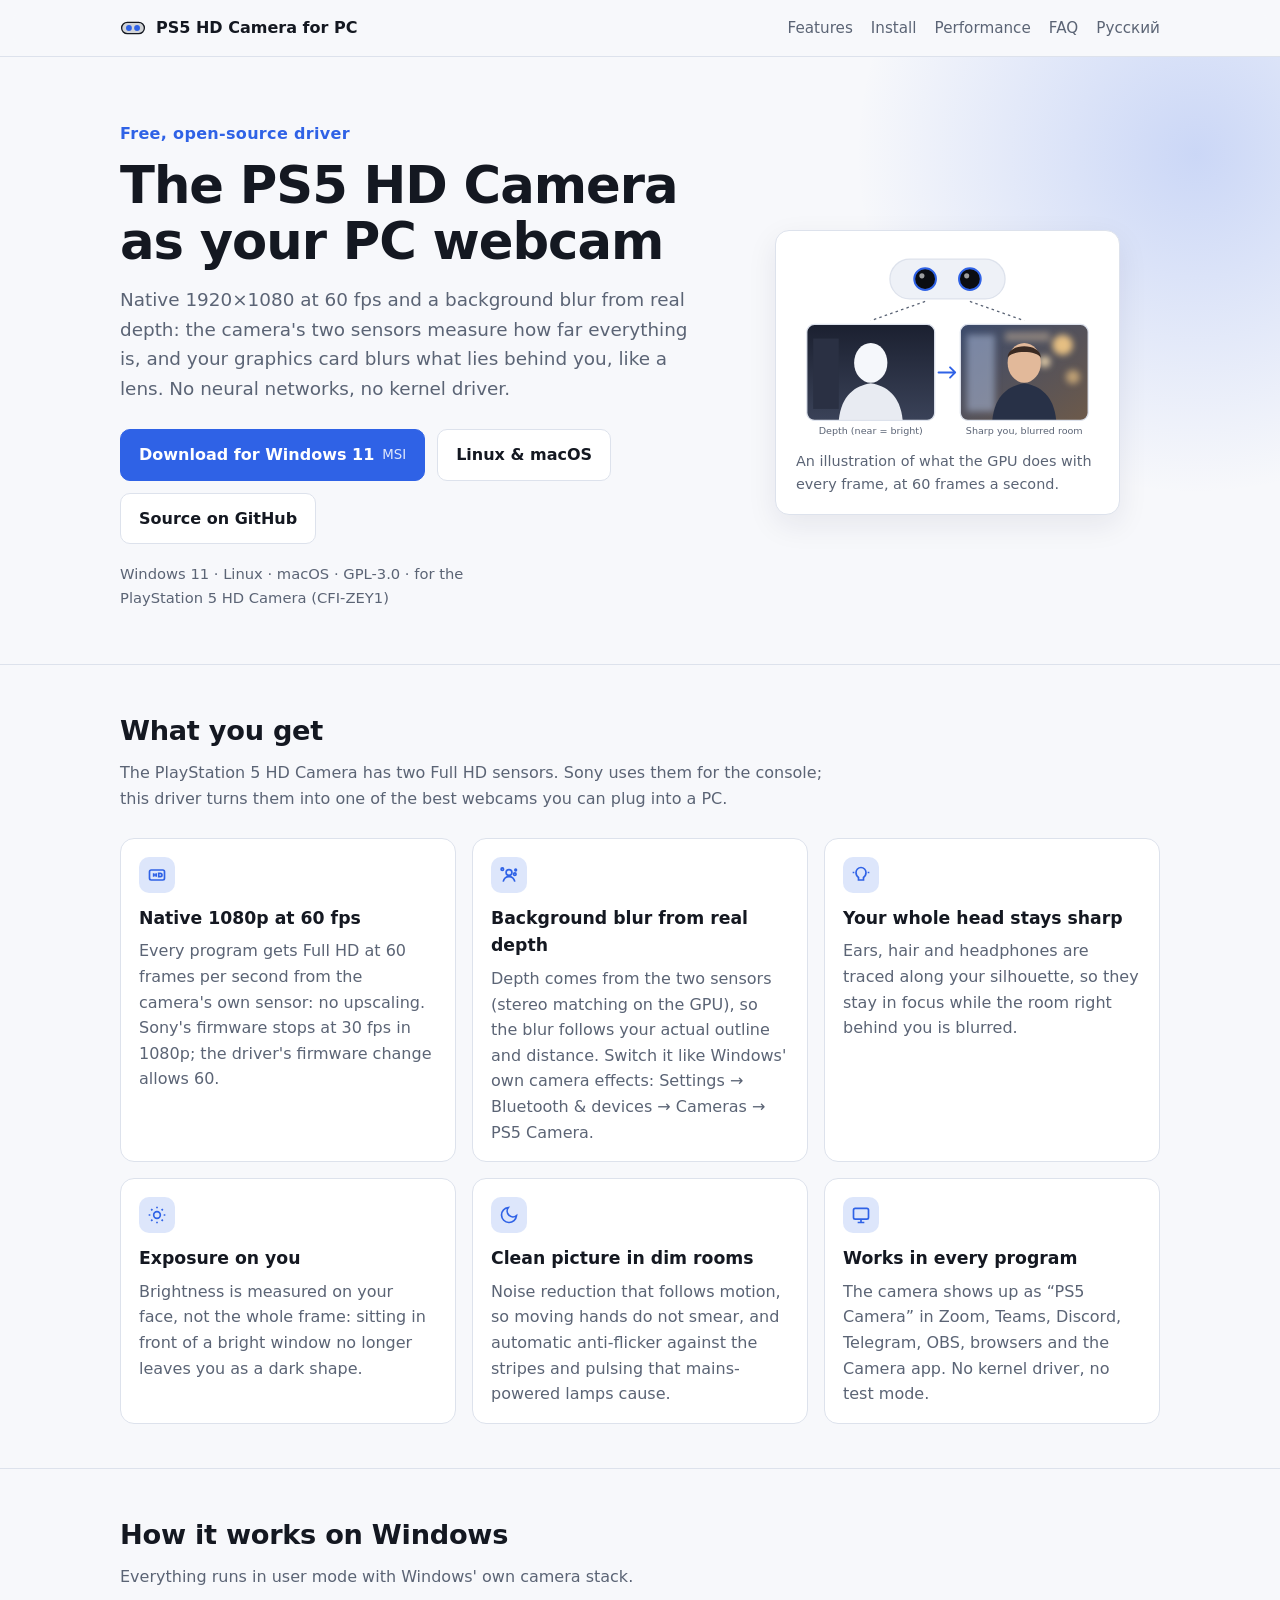
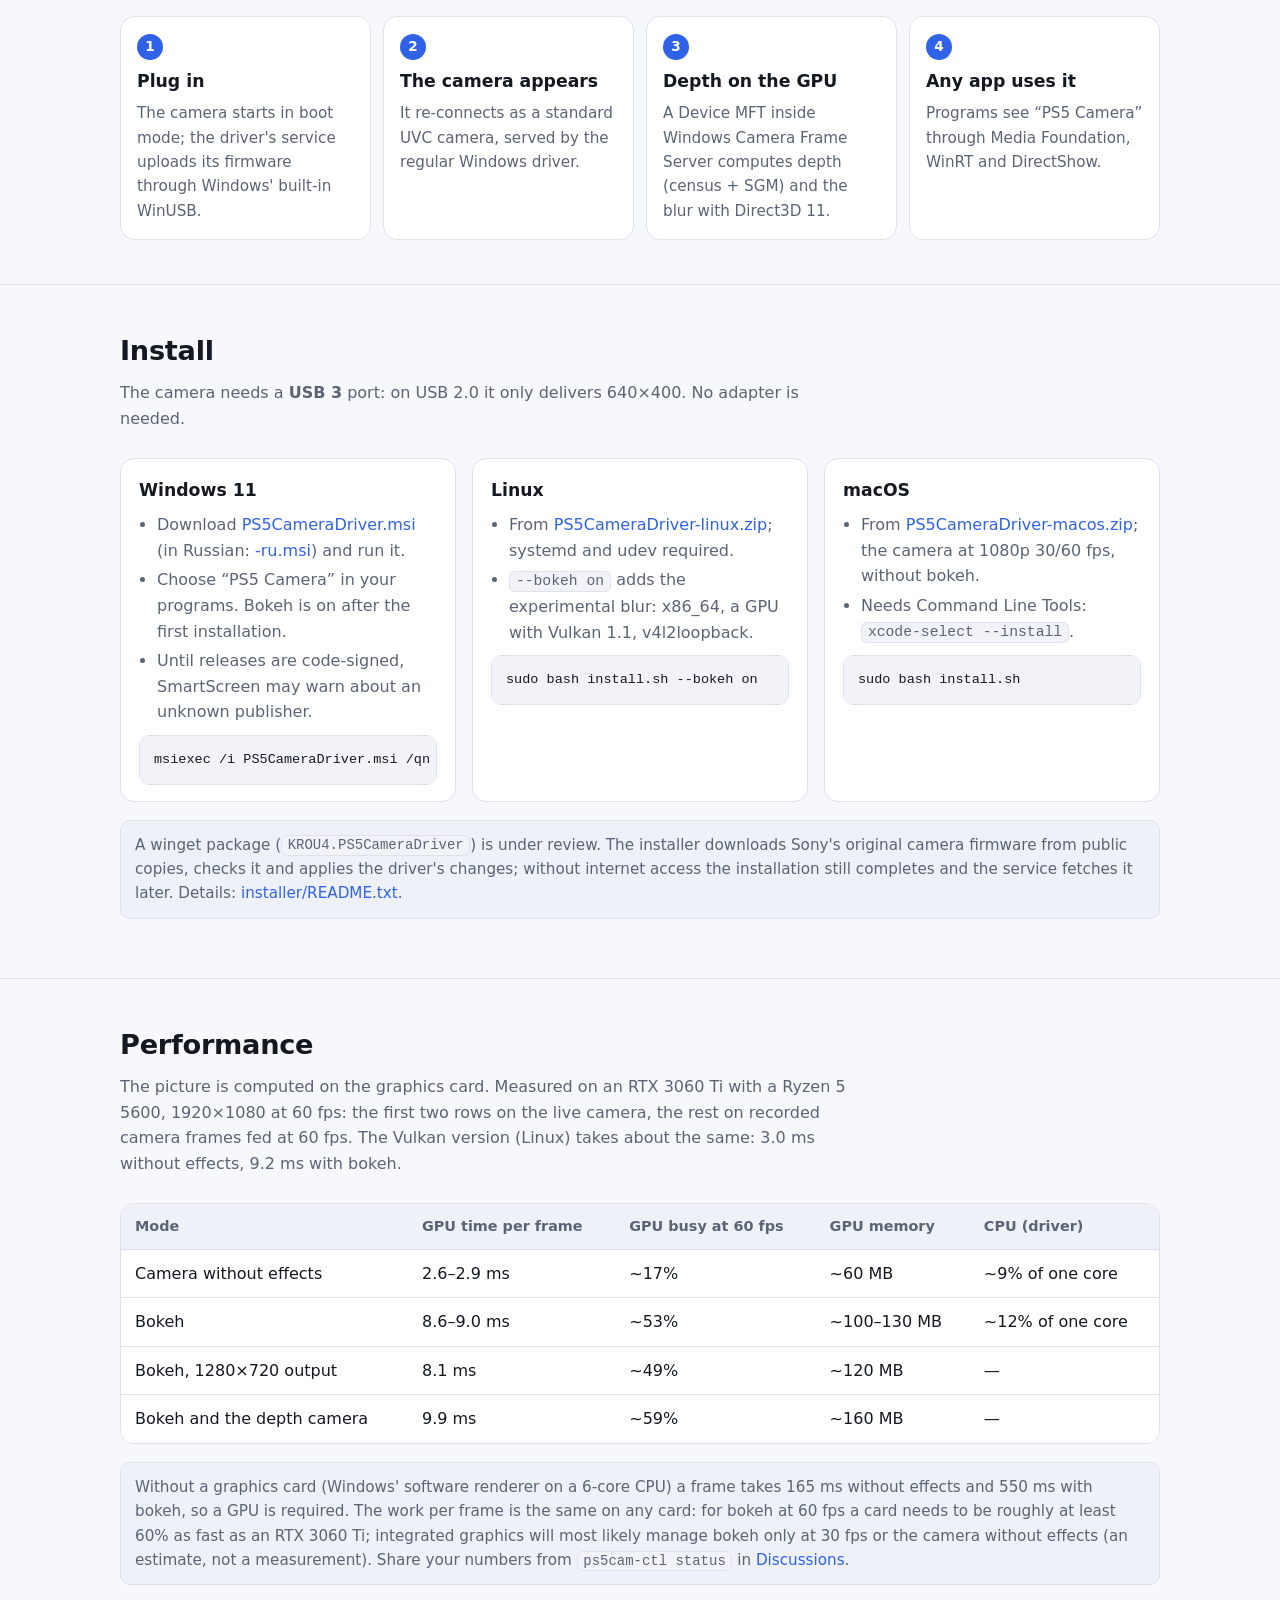
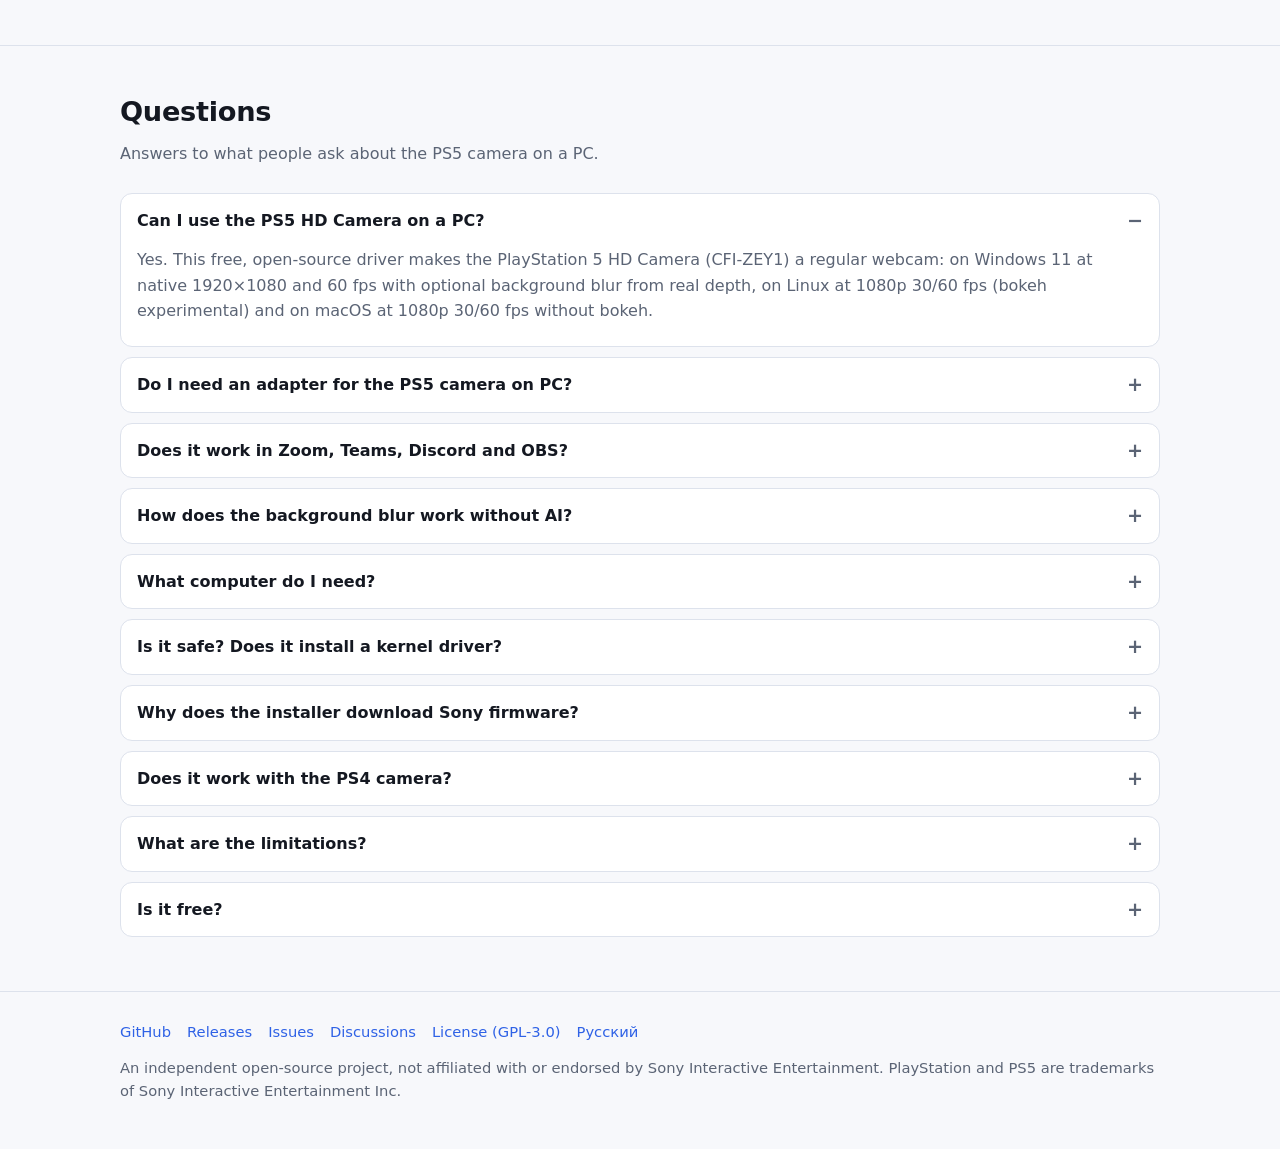
==== docs/index.html @ 49c75872 "GitHub Pages site: English and Russian pages, llms.txt, sitemap, social previews" ====
<!doctype html>
<html lang="en">
<head>
<meta charset="utf-8">
<meta name="viewport" content="width=device-width, initial-scale=1">
<title>PS5 HD Camera for PC — free 1080p60 webcam driver with depth background blur</title>
<meta name="description" content="Use the PlayStation 5 HD Camera (CFI-ZEY1) as a PC webcam: native 1920x1080 at 60 fps and background blur from real stereo depth on Windows 11, plus Linux and macOS. Free and open source (GPL-3.0).">
<link rel="canonical" href="https://krou4.github.io/PS5CameraDriver/">
<link rel="alternate" hreflang="en" href="https://krou4.github.io/PS5CameraDriver/">
<link rel="alternate" hreflang="ru" href="https://krou4.github.io/PS5CameraDriver/ru/">
<link rel="alternate" hreflang="x-default" href="https://krou4.github.io/PS5CameraDriver/">
<link rel="icon" href="favicon.svg" type="image/svg+xml">
<link rel="stylesheet" href="assets/style.css">
<meta property="og:type" content="website">
<meta property="og:site_name" content="PS5 HD Camera for PC">
<meta property="og:title" content="PS5 HD Camera for PC — 1080p60 webcam with real depth blur">
<meta property="og:description" content="A free, open-source driver that makes the PlayStation 5 HD Camera a regular webcam on Windows 11, Linux and macOS.">
<meta property="og:url" content="https://krou4.github.io/PS5CameraDriver/">
<meta property="og:image" content="https://krou4.github.io/PS5CameraDriver/assets/og.png">
<meta property="og:image:width" content="1200">
<meta property="og:image:height" content="630">
<meta property="og:locale" content="en_US">
<meta property="og:locale:alternate" content="ru_RU">
<meta name="twitter:card" content="summary_large_image">
<script type="application/ld+json">
{
  "@context": "https://schema.org",
  "@type": "SoftwareApplication",
  "name": "PS5 HD Camera for PC",
  "alternateName": ["PS5CameraDriver", "PS5 HD Camera driver"],
  "description": "Driver that makes the PlayStation 5 HD Camera (CFI-ZEY1) a regular webcam: native 1920x1080 at 60 fps and background blur (bokeh) from real stereo depth computed on the GPU. Windows 11, Linux (experimental bokeh) and macOS (no bokeh).",
  "applicationCategory": "MultimediaApplication",
  "applicationSubCategory": "Webcam driver",
  "operatingSystem": "Windows 11, Linux, macOS",
  "url": "https://krou4.github.io/PS5CameraDriver/",
  "downloadUrl": "https://github.com/KROU4/PS5CameraDriver/releases/latest",
  "codeRepository": "https://github.com/KROU4/PS5CameraDriver",
  "license": "https://www.gnu.org/licenses/gpl-3.0.html",
  "isAccessibleForFree": true,
  "offers": { "@type": "Offer", "price": "0", "priceCurrency": "USD" },
  "author": { "@type": "Person", "name": "KROU4", "url": "https://github.com/KROU4" },
  "inLanguage": ["en", "ru"]
}
</script>
<script type="application/ld+json">
{
  "@context": "https://schema.org",
  "@type": "FAQPage",
  "mainEntity": [
    { "@type": "Question", "name": "Can I use the PS5 HD Camera on a PC?",
      "acceptedAnswer": { "@type": "Answer", "text": "Yes. This free, open-source driver makes the PlayStation 5 HD Camera (CFI-ZEY1) a regular webcam: on Windows 11 at native 1920x1080 and 60 fps with optional background blur from real depth, on Linux at 1080p 30/60 fps (bokeh experimental) and on macOS at 1080p 30/60 fps without bokeh." } },
    { "@type": "Question", "name": "Do I need an adapter for the PS5 camera on PC?",
      "acceptedAnswer": { "@type": "Answer", "text": "No adapter is needed: plug the camera into a USB 3 port. On a USB 2.0 port the camera only delivers 640x400." } },
    { "@type": "Question", "name": "Does the PS5 camera work in Zoom, Teams, Discord and OBS?",
      "acceptedAnswer": { "@type": "Answer", "text": "Yes. With the driver installed the camera appears as \"PS5 Camera\" in every program that uses webcams: Zoom, Microsoft Teams, Discord, Telegram, OBS Studio, web browsers and the Windows Camera app." } },
    { "@type": "Question", "name": "How does the background blur work without AI?",
      "acceptedAnswer": { "@type": "Answer", "text": "The camera has two image sensors. The driver compares the two images with a stereo algorithm (census transform and semi-global matching) on the graphics card, which gives the distance of every pixel, and blurs what lies behind the person like a camera lens with a shallow depth of field. No neural networks are used." } },
    { "@type": "Question", "name": "What computer do I need?",
      "acceptedAnswer": { "@type": "Answer", "text": "Windows 11, a USB 3 port and a graphics card with Direct3D 11 (Vulkan 1.1 on Linux). On an RTX 3060 Ti a 1080p60 frame takes 2.6–2.9 ms of GPU time without effects and about 9 ms with bokeh. Without a graphics card the picture cannot be computed fast enough." } },
    { "@type": "Question", "name": "Is it safe? Does it install a kernel driver?",
      "acceptedAnswer": { "@type": "Answer", "text": "There is no kernel code and no test mode. The effect runs in user mode as a Device MFT inside Windows Camera Frame Server; the camera's boot mode uses Windows' built-in WinUSB driver. The source code is public under GPL-3.0." } },
    { "@type": "Question", "name": "Why does the installer download Sony firmware?",
      "acceptedAnswer": { "@type": "Answer", "text": "The camera needs firmware every time it is plugged in. Sony's firmware is not redistributed: the installer downloads the original image from public copies, checks its SHA-256 and applies the driver's 90-byte change (1080p at 60 fps, the depth mode, automatic exposure). Without internet access the installation still completes and the service fetches the firmware later." } },
    { "@type": "Question", "name": "Does it work with the PS4 camera?",
      "acceptedAnswer": { "@type": "Answer", "text": "No. The driver is for the PlayStation 5 HD Camera (CFI-ZEY1), which plugs into a regular USB 3 port. The PS4 camera uses a proprietary connector and different firmware." } },
    { "@type": "Question", "name": "Is it free?",
      "acceptedAnswer": { "@type": "Answer", "text": "Yes. The driver is free and open source under the GNU GPL 3.0. Sony's camera firmware is not part of the project." } }
  ]
}
</script>
</head>
<body>
<header class="top">
  <div class="wrap">
    <a class="brand" href="./" aria-label="PS5 HD Camera for PC">
      <svg viewBox="0 0 32 32" aria-hidden="true"><rect x="2" y="9" width="28" height="14" rx="7" fill="currentColor" opacity=".16"/><rect x="2" y="9" width="28" height="14" rx="7" fill="none" stroke="currentColor" stroke-width="1.6"/><circle cx="11" cy="16" r="3.6" fill="var(--accent)"/><circle cx="21" cy="16" r="3.6" fill="var(--accent)"/></svg>
      <span>PS5 HD Camera for PC</span>
    </a>
    <nav class="nav">
      <a href="#features" class="hide-sm">Features</a>
      <a href="#install">Install</a>
      <a href="#performance" class="hide-sm">Performance</a>
      <a href="#faq">FAQ</a>
      <a href="ru/" hreflang="ru" lang="ru">Русский</a>
    </nav>
  </div>
</header>

<main>
<section class="hero">
  <div class="wrap hero-grid">
    <div>
      <p class="eyebrow">Free, open-source driver</p>
      <h1>The PS5 HD Camera as your PC webcam</h1>
      <p class="lead">Native 1920×1080 at 60 fps and a background blur from real depth: the camera's two sensors measure how far everything is, and your graphics card blurs what lies behind you, like a lens. No neural networks, no kernel driver.</p>
      <div class="cta">
        <a class="btn primary" href="https://github.com/KROU4/PS5CameraDriver/releases/latest/download/PS5CameraDriver.msi">Download for Windows 11 <small>MSI</small></a>
        <a class="btn" href="https://github.com/KROU4/PS5CameraDriver/releases/latest">Linux &amp; macOS</a>
        <a class="btn" href="https://github.com/KROU4/PS5CameraDriver">Source on GitHub</a>
      </div>
      <p class="meta">Windows 11 · Linux · macOS · GPL-3.0 · for the <span class="nw">PlayStation 5 HD Camera (CFI-ZEY1)</span></p>
    </div>
    <figure class="figure">
      <svg viewBox="0 0 480 300" role="img" aria-labelledby="fig-title">
        <title id="fig-title">Two sensors give depth; the background is blurred, the person stays sharp</title>
        <defs>
          <linearGradient id="g-depth" x1="0" y1="0" x2="0" y2="1"><stop offset="0" stop-color="#1b2030"/><stop offset="1" stop-color="#3a4258"/></linearGradient>
          <linearGradient id="g-room" x1="0" y1="0" x2="1" y2="1"><stop offset="0" stop-color="#3b4a6b"/><stop offset="1" stop-color="#6d5a4a"/></linearGradient>
          <filter id="f-blur" x="-20%" y="-20%" width="140%" height="140%"><feGaussianBlur stdDeviation="5"/></filter>
          <clipPath id="c-left"><rect x="20" y="118" width="200" height="150" rx="12"/></clipPath>
          <clipPath id="c-right"><rect x="260" y="118" width="200" height="150" rx="12"/></clipPath>
        </defs>
        <rect x="150" y="16" width="180" height="62" rx="31" fill="var(--bg-soft)" stroke="var(--line)" stroke-width="2"/>
        <circle cx="205" cy="47" r="17" fill="#0b0d12" stroke="var(--accent)" stroke-width="3"/>
        <circle cx="275" cy="47" r="17" fill="#0b0d12" stroke="var(--accent)" stroke-width="3"/>
        <circle cx="200" cy="42" r="4" fill="#ffffff" opacity=".6"/>
        <circle cx="270" cy="42" r="4" fill="#ffffff" opacity=".6"/>
        <path d="M205 82 L120 112 M275 82 L360 112" stroke="var(--muted)" stroke-width="2" stroke-dasharray="4 5" fill="none"/>
        <g clip-path="url(#c-left)">
          <rect x="20" y="118" width="200" height="150" fill="url(#g-depth)"/>
          <rect x="30" y="140" width="40" height="110" fill="#2a3043"/>
          <path d="M70 268 C74 228 96 214 120 210 C144 214 166 228 170 268 Z" fill="#e8ebf2"/>
          <ellipse cx="120" cy="178" rx="26" ry="31" fill="#f5f7fb"/>
        </g>
        <g clip-path="url(#c-right)">
          <rect x="260" y="118" width="200" height="150" fill="url(#g-room)"/>
          <g filter="url(#f-blur)">
            <rect x="270" y="134" width="44" height="120" fill="#a9b8d8" opacity=".55"/>
            <circle cx="420" cy="150" r="16" fill="#ffd28a" opacity=".85"/>
            <circle cx="392" cy="176" r="9" fill="#ffe6b8" opacity=".8"/>
            <circle cx="436" cy="200" r="11" fill="#ffd28a" opacity=".6"/>
            <rect x="330" y="130" width="70" height="14" fill="#c9b49a" opacity=".5"/>
          </g>
          <path d="M310 268 C314 228 336 214 360 210 C384 214 406 228 410 268 Z" fill="#283147"/>
          <ellipse cx="360" cy="178" rx="26" ry="31" fill="#e2b99a"/>
          <path d="M334 170 C334 146 386 146 386 170 C380 158 340 158 334 170 Z" fill="#3a2a22"/>
        </g>
        <rect x="20" y="118" width="200" height="150" rx="12" fill="none" stroke="var(--line)" stroke-width="2"/>
        <rect x="260" y="118" width="200" height="150" rx="12" fill="none" stroke="var(--line)" stroke-width="2"/>
        <path d="M226 193 L252 193 M244 185 L252 193 L244 201" stroke="var(--accent)" stroke-width="3" fill="none" stroke-linecap="round" stroke-linejoin="round"/>
        <text x="120" y="290" text-anchor="middle" fill="var(--muted)" font-size="15" font-family="system-ui, sans-serif">Depth (near = bright)</text>
        <text x="360" y="290" text-anchor="middle" fill="var(--muted)" font-size="15" font-family="system-ui, sans-serif">Sharp you, blurred room</text>
      </svg>
      <p>An illustration of what the GPU does with every frame, at 60 frames a second.</p>
    </figure>
  </div>
</section>

<section id="features">
  <div class="wrap">
    <h2>What you get</h2>
    <p class="sub">The PlayStation 5 HD Camera has two Full HD sensors. Sony uses them for the console; this driver turns them into one of the best webcams you can plug into a PC.</p>
    <div class="grid">
      <div class="card">
        <div class="icon"><svg viewBox="0 0 24 24" fill="none" stroke="currentColor" stroke-width="2" aria-hidden="true"><rect x="3" y="6" width="18" height="12" rx="2"/><path d="M8 10v4M8 12h3M11 10v4M14 10h2a2 2 0 0 1 0 4h-2z"/></svg></div>
        <h3>Native 1080p at 60 fps</h3>
        <p>Every program gets Full HD at 60 frames per second from the camera's own sensor: no upscaling. Sony's firmware stops at 30 fps in 1080p; the driver's firmware change allows 60.</p>
      </div>
      <div class="card">
        <div class="icon"><svg viewBox="0 0 24 24" fill="none" stroke="currentColor" stroke-width="2" aria-hidden="true"><circle cx="12" cy="9" r="3.5"/><path d="M5 20c1-4 4-6 7-6s6 2 7 6"/><circle cx="4" cy="5" r="1.5"/><circle cx="20" cy="6" r="1"/><circle cx="19" cy="11" r="1.5"/></svg></div>
        <h3>Background blur from real depth</h3>
        <p>Depth comes from the two sensors (stereo matching on the GPU), so the blur follows your actual outline and distance. Switch it like Windows' own camera effects: Settings → Bluetooth &amp; devices → Cameras → PS5 Camera.</p>
      </div>
      <div class="card">
        <div class="icon"><svg viewBox="0 0 24 24" fill="none" stroke="currentColor" stroke-width="2" aria-hidden="true"><path d="M12 3a6 6 0 0 0-6 6c0 3 1.5 5 3 6v3h6v-3c1.5-1 3-3 3-6a6 6 0 0 0-6-6z"/><path d="M4 9H2M22 9h-2"/></svg></div>
        <h3>Your whole head stays sharp</h3>
        <p>Ears, hair and headphones are traced along your silhouette, so they stay in focus while the room right behind you is blurred.</p>
      </div>
      <div class="card">
        <div class="icon"><svg viewBox="0 0 24 24" fill="none" stroke="currentColor" stroke-width="2" aria-hidden="true"><circle cx="12" cy="12" r="4"/><path d="M12 2v2M12 20v2M2 12h2M20 12h2M5 5l1.5 1.5M17.5 17.5 19 19M5 19l1.5-1.5M17.5 6.5 19 5"/></svg></div>
        <h3>Exposure on you</h3>
        <p>Brightness is measured on your face, not the whole frame: sitting in front of a bright window no longer leaves you as a dark shape.</p>
      </div>
      <div class="card">
        <div class="icon"><svg viewBox="0 0 24 24" fill="none" stroke="currentColor" stroke-width="2" aria-hidden="true"><path d="M21 12.8A9 9 0 1 1 11.2 3a7 7 0 0 0 9.8 9.8z"/></svg></div>
        <h3>Clean picture in dim rooms</h3>
        <p>Noise reduction that follows motion, so moving hands do not smear, and automatic anti-flicker against the stripes and pulsing that mains-powered lamps cause.</p>
      </div>
      <div class="card">
        <div class="icon"><svg viewBox="0 0 24 24" fill="none" stroke="currentColor" stroke-width="2" aria-hidden="true"><rect x="3" y="4" width="18" height="13" rx="2"/><path d="M8 21h8M12 17v4"/></svg></div>
        <h3>Works in every program</h3>
        <p>The camera shows up as “PS5 Camera” in Zoom, Teams, Discord, Telegram, OBS, browsers and the Camera app. No kernel driver, no test mode.</p>
      </div>
    </div>
  </div>
</section>

<section id="how">
  <div class="wrap">
    <h2>How it works on Windows</h2>
    <p class="sub">Everything runs in user mode with Windows' own camera stack.</p>
    <div class="steps">
      <div class="step"><h3>Plug in</h3><p>The camera starts in boot mode; the driver's service uploads its firmware through Windows' built-in WinUSB.</p></div>
      <div class="step"><h3>The camera appears</h3><p>It re-connects as a standard UVC camera, served by the regular Windows driver.</p></div>
      <div class="step"><h3>Depth on the GPU</h3><p>A Device MFT inside Windows Camera Frame Server computes depth (census + SGM) and the blur with Direct3D 11.</p></div>
      <div class="step"><h3>Any app uses it</h3><p>Programs see “PS5 Camera” through Media Foundation, WinRT and DirectShow.</p></div>
    </div>
  </div>
</section>

<section id="install">
  <div class="wrap">
    <h2>Install</h2>
    <p class="sub">The camera needs a <strong>USB 3</strong> port: on USB 2.0 it only delivers 640×400. No adapter is needed.</p>
    <div class="os">
      <div class="card">
        <h3>Windows 11</h3>
        <ul>
          <li>Download <a href="https://github.com/KROU4/PS5CameraDriver/releases/latest/download/PS5CameraDriver.msi">PS5CameraDriver.msi</a> (in Russian: <a href="https://github.com/KROU4/PS5CameraDriver/releases/latest/download/PS5CameraDriver-ru.msi">-ru.msi</a>) and run it.</li>
          <li>Choose “PS5 Camera” in your programs. Bokeh is on after the first installation.</li>
          <li>Until releases are code-signed, SmartScreen may warn about an unknown publisher.</li>
        </ul>
        <pre><code>msiexec /i PS5CameraDriver.msi /qn BOKEH=on</code></pre>
      </div>
      <div class="card">
        <h3>Linux</h3>
        <ul>
          <li>From <a href="https://github.com/KROU4/PS5CameraDriver/releases/latest">PS5CameraDriver-linux.zip</a>; systemd and udev required.</li>
          <li><code>--bokeh on</code> adds the experimental blur: x86_64, a GPU with Vulkan 1.1, v4l2loopback.</li>
        </ul>
        <pre><code>sudo bash install.sh --bokeh on</code></pre>
      </div>
      <div class="card">
        <h3>macOS</h3>
        <ul>
          <li>From <a href="https://github.com/KROU4/PS5CameraDriver/releases/latest">PS5CameraDriver-macos.zip</a>; the camera at 1080p 30/60 fps, without bokeh.</li>
          <li>Needs Command Line Tools: <code>xcode-select --install</code>.</li>
        </ul>
        <pre><code>sudo bash install.sh</code></pre>
      </div>
    </div>
    <p class="note">A winget package (<code>KROU4.PS5CameraDriver</code>) is under review. The installer downloads Sony's original camera firmware from public copies, checks it and applies the driver's changes; without internet access the installation still completes and the service fetches it later. Details: <a href="https://github.com/KROU4/PS5CameraDriver/blob/main/installer/README.txt">installer/README.txt</a>.</p>
  </div>
</section>

<section id="performance">
  <div class="wrap">
    <h2>Performance</h2>
    <p class="sub">The picture is computed on the graphics card. Measured on an RTX 3060 Ti with a Ryzen 5 5600, 1920×1080 at 60 fps: the first two rows on the live camera, the rest on recorded camera frames fed at 60 fps. The Vulkan version (Linux) takes about the same: 3.0 ms without effects, 9.2 ms with bokeh.</p>
    <div class="table-wrap">
      <table>
        <thead><tr><th>Mode</th><th>GPU time per frame</th><th>GPU busy at 60 fps</th><th>GPU memory</th><th>CPU (driver)</th></tr></thead>
        <tbody>
          <tr><td>Camera without effects</td><td class="num">2.6–2.9 ms</td><td class="num">~17%</td><td class="num">~60 MB</td><td class="num">~9% of one core</td></tr>
          <tr><td>Bokeh</td><td class="num">8.6–9.0 ms</td><td class="num">~53%</td><td class="num">~100–130 MB</td><td class="num">~12% of one core</td></tr>
          <tr><td>Bokeh, 1280×720 output</td><td class="num">8.1 ms</td><td class="num">~49%</td><td class="num">~120 MB</td><td class="num">—</td></tr>
          <tr><td>Bokeh and the depth camera</td><td class="num">9.9 ms</td><td class="num">~59%</td><td class="num">~160 MB</td><td class="num">—</td></tr>
        </tbody>
      </table>
    </div>
    <p class="note">Without a graphics card (Windows' software renderer on a 6-core CPU) a frame takes 165 ms without effects and 550 ms with bokeh, so a GPU is required. The work per frame is the same on any card: for bokeh at 60 fps a card needs to be roughly at least 60% as fast as an RTX 3060 Ti; integrated graphics will most likely manage bokeh only at 30 fps or the camera without effects (an estimate, not a measurement). Share your numbers from <code>ps5cam-ctl status</code> in <a href="https://github.com/KROU4/PS5CameraDriver/discussions">Discussions</a>.</p>
  </div>
</section>

<section id="faq" class="faq">
  <div class="wrap">
    <h2>Questions</h2>
    <p class="sub">Answers to what people ask about the PS5 camera on a PC.</p>
    <details open><summary>Can I use the PS5 HD Camera on a PC?</summary><div><p>Yes. This free, open-source driver makes the PlayStation 5 HD Camera (CFI-ZEY1) a regular webcam: on Windows 11 at native 1920×1080 and 60 fps with optional background blur from real depth, on Linux at 1080p 30/60 fps (bokeh experimental) and on macOS at 1080p 30/60 fps without bokeh.</p></div></details>
    <details><summary>Do I need an adapter for the PS5 camera on PC?</summary><div><p>No adapter is needed: plug the camera into a USB 3 port. On a USB 2.0 port the camera only delivers 640×400.</p></div></details>
    <details><summary>Does it work in Zoom, Teams, Discord and OBS?</summary><div><p>Yes. With the driver installed the camera appears as “PS5 Camera” in every program that uses webcams: Zoom, Microsoft Teams, Discord, Telegram, OBS Studio, web browsers and the Windows Camera app.</p></div></details>
    <details><summary>How does the background blur work without AI?</summary><div><p>The camera has two image sensors. The driver compares the two images with a stereo algorithm (census transform and semi-global matching) on the graphics card, which gives the distance of every pixel, and blurs what lies behind the person like a camera lens with a shallow depth of field. No neural networks are used.</p></div></details>
    <details><summary>What computer do I need?</summary><div><p>Windows 11, a USB 3 port and a graphics card with Direct3D 11 (Vulkan 1.1 on Linux). On an RTX 3060 Ti a 1080p60 frame takes 2.6–2.9 ms of GPU time without effects and about 9 ms with bokeh. Without a graphics card the picture cannot be computed fast enough.</p></div></details>
    <details><summary>Is it safe? Does it install a kernel driver?</summary><div><p>There is no kernel code and no test mode. The effect runs in user mode as a Device MFT inside Windows Camera Frame Server; the camera's boot mode uses Windows' built-in WinUSB driver. The source code is public under GPL-3.0, and the program sends nothing over the network except the firmware download.</p></div></details>
    <details><summary>Why does the installer download Sony firmware?</summary><div><p>The camera needs firmware every time it is plugged in. Sony's firmware is not redistributed: the installer downloads the original image from public copies, checks its SHA-256 and applies the driver's 90-byte change (1080p at 60 fps, the depth mode, automatic exposure). Without internet access the installation still completes and the service fetches the firmware later.</p></div></details>
    <details><summary>Does it work with the PS4 camera?</summary><div><p>No. The driver is for the PlayStation 5 HD Camera (CFI-ZEY1), which plugs into a regular USB 3 port. The PS4 camera uses a proprietary connector and different firmware.</p></div></details>
    <details><summary>What are the limitations?</summary><div><p>One program uses the camera at a time, as with any webcam. The camera measures depth from about half a metre: anything closer is blurred unevenly. Bokeh on Linux is experimental, and macOS has no bokeh (it would need a camera system extension, which macOS only runs with an Apple developer signature).</p></div></details>
    <details><summary>Is it free?</summary><div><p>Yes. The driver is free and open source under the GNU GPL 3.0. Sony's camera firmware is not part of the project.</p></div></details>
  </div>
</section>
</main>

<footer>
  <div class="wrap">
    <div class="links">
      <a href="https://github.com/KROU4/PS5CameraDriver">GitHub</a>
      <a href="https://github.com/KROU4/PS5CameraDriver/releases">Releases</a>
      <a href="https://github.com/KROU4/PS5CameraDriver/issues">Issues</a>
      <a href="https://github.com/KROU4/PS5CameraDriver/discussions">Discussions</a>
      <a href="https://github.com/KROU4/PS5CameraDriver/blob/main/LICENSE">License (GPL-3.0)</a>
      <a href="ru/" hreflang="ru" lang="ru">Русский</a>
    </div>
    <p>An independent open-source project, not affiliated with or endorsed by Sony Interactive Entertainment. PlayStation and PS5 are trademarks of Sony Interactive Entertainment Inc.</p>
  </div>
</footer>
</body>
</html>
---- docs/assets/style.css ----
:root {
  --bg: #0b0d12;
  --bg-soft: #12151d;
  --card: #161a24;
  --line: #262c3a;
  --text: #e8ebf2;
  --muted: #9aa3b5;
  --accent: #5b8cff;
  --accent-strong: #3f74f5;
  --accent-text: #ffffff;
  --code: #0f1219;
  --ok: #3fbf7f;
  --radius: 14px;
  --shadow: 0 10px 30px rgba(0, 0, 0, 0.35);
  color-scheme: dark;
}
@media (prefers-color-scheme: light) {
  :root {
    --bg: #f7f8fb;
    --bg-soft: #eef1f7;
    --card: #ffffff;
    --line: #dde2ec;
    --text: #141821;
    --muted: #5b6475;
    --accent: #2f62e6;
    --accent-strong: #2453cc;
    --code: #f1f3f8;
    --shadow: 0 10px 30px rgba(20, 30, 60, 0.08);
    color-scheme: light;
  }
}

* { box-sizing: border-box; }
html { scroll-behavior: smooth; -webkit-text-size-adjust: 100%; }
body {
  margin: 0;
  background: var(--bg);
  color: var(--text);
  font: 16px/1.6 system-ui, -apple-system, "Segoe UI", Roboto, "Helvetica Neue", Arial, sans-serif;
}
a { color: var(--accent); text-decoration: none; }
a:hover { text-decoration: underline; }
a:focus-visible, button:focus-visible, summary:focus-visible {
  outline: 2px solid var(--accent);
  outline-offset: 3px;
  border-radius: 6px;
}
code, pre { font-family: ui-monospace, "Cascadia Code", Consolas, "Liberation Mono", monospace; font-size: 0.92em; }
code { background: var(--code); border: 1px solid var(--line); border-radius: 6px; padding: 0.1em 0.4em; }
pre {
  background: var(--code);
  border: 1px solid var(--line);
  border-radius: 10px;
  padding: 12px 14px;
  overflow-x: auto;
  margin: 10px 0 0;
}
pre code { background: none; border: 0; padding: 0; }

.wrap { max-width: 1080px; margin: 0 auto; padding: 0 20px; }

/* Header */
.top {
  position: sticky; top: 0; z-index: 10;
  background: color-mix(in srgb, var(--bg) 85%, transparent);
  backdrop-filter: blur(10px);
  border-bottom: 1px solid var(--line);
}
.top .wrap { display: flex; align-items: center; justify-content: space-between; gap: 16px; height: 56px; }
.brand { display: flex; align-items: center; gap: 10px; color: var(--text); font-weight: 650; }
.brand:hover { text-decoration: none; }
.brand svg { width: 26px; height: 26px; }
.nav { display: flex; gap: 18px; font-size: 0.95rem; }
.nav a { color: var(--muted); }
.nav a:hover { color: var(--text); text-decoration: none; }
@media (max-width: 720px) { .nav .hide-sm { display: none; } }

/* Hero */
.hero { padding: 64px 0 40px; position: relative; overflow: hidden; }
.hero::before {
  content: ""; position: absolute; inset: -40% -20% auto auto; width: 680px; height: 680px;
  background: radial-gradient(closest-side, color-mix(in srgb, var(--accent) 22%, transparent), transparent);
  pointer-events: none;
}
.hero-grid { display: grid; grid-template-columns: 1.15fr 0.85fr; gap: 40px; align-items: center; position: relative; }
@media (max-width: 860px) { .hero-grid { grid-template-columns: 1fr; } }
.eyebrow { color: var(--accent); font-weight: 600; letter-spacing: 0.02em; margin: 0 0 10px; }
h1 { font-size: clamp(2rem, 4.6vw, 3.2rem); line-height: 1.1; margin: 0 0 16px; letter-spacing: -0.02em; }
.lead { font-size: 1.15rem; color: var(--muted); margin: 0 0 26px; max-width: 40em; }
.cta { display: flex; flex-wrap: wrap; gap: 12px; margin-bottom: 18px; }
.btn {
  display: inline-flex; align-items: center; gap: 8px;
  padding: 12px 18px; border-radius: 10px; font-weight: 600;
  border: 1px solid var(--line); color: var(--text); background: var(--card);
}
.btn:hover { text-decoration: none; border-color: var(--accent); }
.btn.primary { background: var(--accent); border-color: var(--accent); color: var(--accent-text); }
.btn.primary:hover { background: var(--accent-strong); }
.btn small { font-weight: 500; opacity: 0.85; }
.meta { color: var(--muted); font-size: 0.92rem; }

/* Depth illustration */
.figure {
  background: var(--card); border: 1px solid var(--line); border-radius: var(--radius);
  box-shadow: var(--shadow); padding: 18px;
}
.figure svg { width: 100%; height: auto; display: block; }
.figure p { margin: 10px 2px 0; color: var(--muted); font-size: 0.9rem; }

/* Sections */
section { padding: 44px 0; scroll-margin-top: 56px; }
section + section { border-top: 1px solid var(--line); }
h2 { font-size: 1.7rem; margin: 0 0 8px; letter-spacing: -0.01em; }
.sub { color: var(--muted); margin: 0 0 26px; max-width: 46em; }
h3 { font-size: 1.08rem; margin: 0 0 6px; }

.grid { display: grid; gap: 16px; grid-template-columns: repeat(3, 1fr); }
@media (max-width: 900px) { .grid { grid-template-columns: repeat(2, 1fr); } }
@media (max-width: 600px) { .grid { grid-template-columns: 1fr; } }
.card {
  background: var(--card); border: 1px solid var(--line); border-radius: var(--radius); padding: 18px 18px 16px;
}
.card p { margin: 0; color: var(--muted); }
.icon {
  width: 36px; height: 36px; border-radius: 10px; display: grid; place-items: center; margin-bottom: 12px;
  background: color-mix(in srgb, var(--accent) 16%, transparent); color: var(--accent);
}
.icon svg { width: 20px; height: 20px; }

.steps { counter-reset: step; display: grid; gap: 12px; grid-template-columns: repeat(4, 1fr); }
@media (max-width: 900px) { .steps { grid-template-columns: repeat(2, 1fr); } }
@media (max-width: 600px) { .steps { grid-template-columns: 1fr; } }
.step { background: var(--card); border: 1px solid var(--line); border-radius: var(--radius); padding: 16px; }
.step::before {
  counter-increment: step; content: counter(step);
  display: inline-grid; place-items: center; width: 26px; height: 26px; border-radius: 50%;
  background: var(--accent); color: var(--accent-text); font-weight: 700; font-size: 0.85rem; margin-bottom: 8px;
}
.step p { margin: 0; color: var(--muted); font-size: 0.95rem; }

.os { display: grid; gap: 16px; grid-template-columns: repeat(3, 1fr); }
@media (max-width: 900px) { .os { grid-template-columns: 1fr; } }
.os .card ul { margin: 8px 0 0; padding-left: 18px; color: var(--muted); }
.os .card li { margin: 4px 0; }
.note {
  margin-top: 18px; padding: 12px 14px; border-radius: 10px; border: 1px solid var(--line);
  background: var(--bg-soft); color: var(--muted); font-size: 0.95rem;
}

.table-wrap { overflow-x: auto; border: 1px solid var(--line); border-radius: var(--radius); }
table { border-collapse: collapse; width: 100%; min-width: 560px; background: var(--card); }
th, td { text-align: left; padding: 11px 14px; border-bottom: 1px solid var(--line); }
th { font-size: 0.9rem; color: var(--muted); font-weight: 600; background: var(--bg-soft); }
tr:last-child td { border-bottom: 0; }
td.num { font-variant-numeric: tabular-nums; white-space: nowrap; }

.faq details {
  background: var(--card); border: 1px solid var(--line); border-radius: 12px; padding: 0 16px; margin-bottom: 10px;
}
.faq summary {
  cursor: pointer; list-style: none; padding: 14px 24px 14px 0; font-weight: 600; position: relative;
}
.faq summary::-webkit-details-marker { display: none; }
.faq summary::after {
  content: "+"; position: absolute; right: 0; top: 12px; color: var(--muted); font-size: 1.2rem;
}
.faq details[open] summary::after { content: "−"; }
.faq details > div { padding: 0 0 14px; color: var(--muted); }
.faq details > div p { margin: 0 0 8px; }

footer { border-top: 1px solid var(--line); padding: 28px 0 40px; color: var(--muted); font-size: 0.92rem; }
footer .links { display: flex; flex-wrap: wrap; gap: 16px; margin-bottom: 12px; }
footer p { margin: 6px 0; }
.nw { white-space: nowrap; }

/* Grid items may shrink below their content (a long command in <pre> scrolls instead of widening the page). */
.hero-grid > *, .grid > *, .steps > *, .os > * { min-width: 0; }

/* Phones: the logo alone, so the menu fits on one line. */
.brand span { white-space: nowrap; }
@media (max-width: 560px) {
  .brand span { display: none; }
  .nav { gap: 16px; }
}
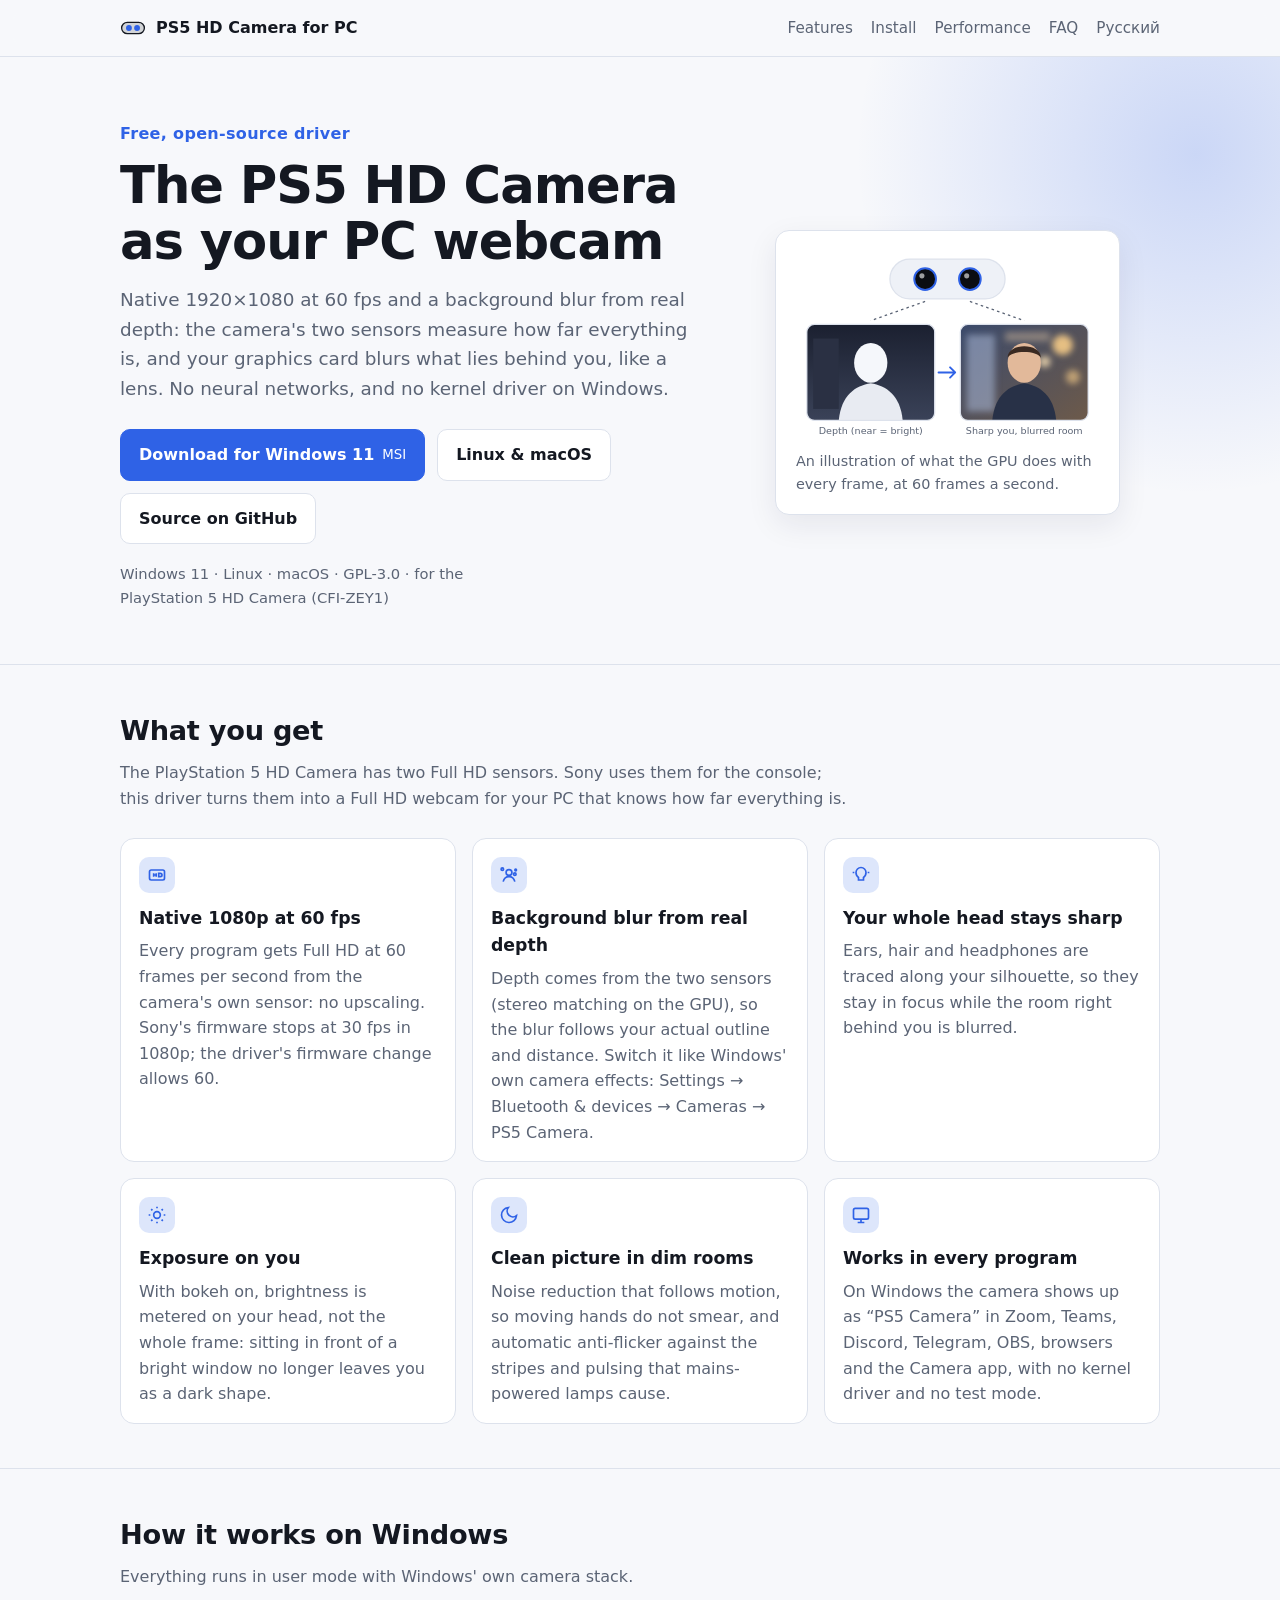
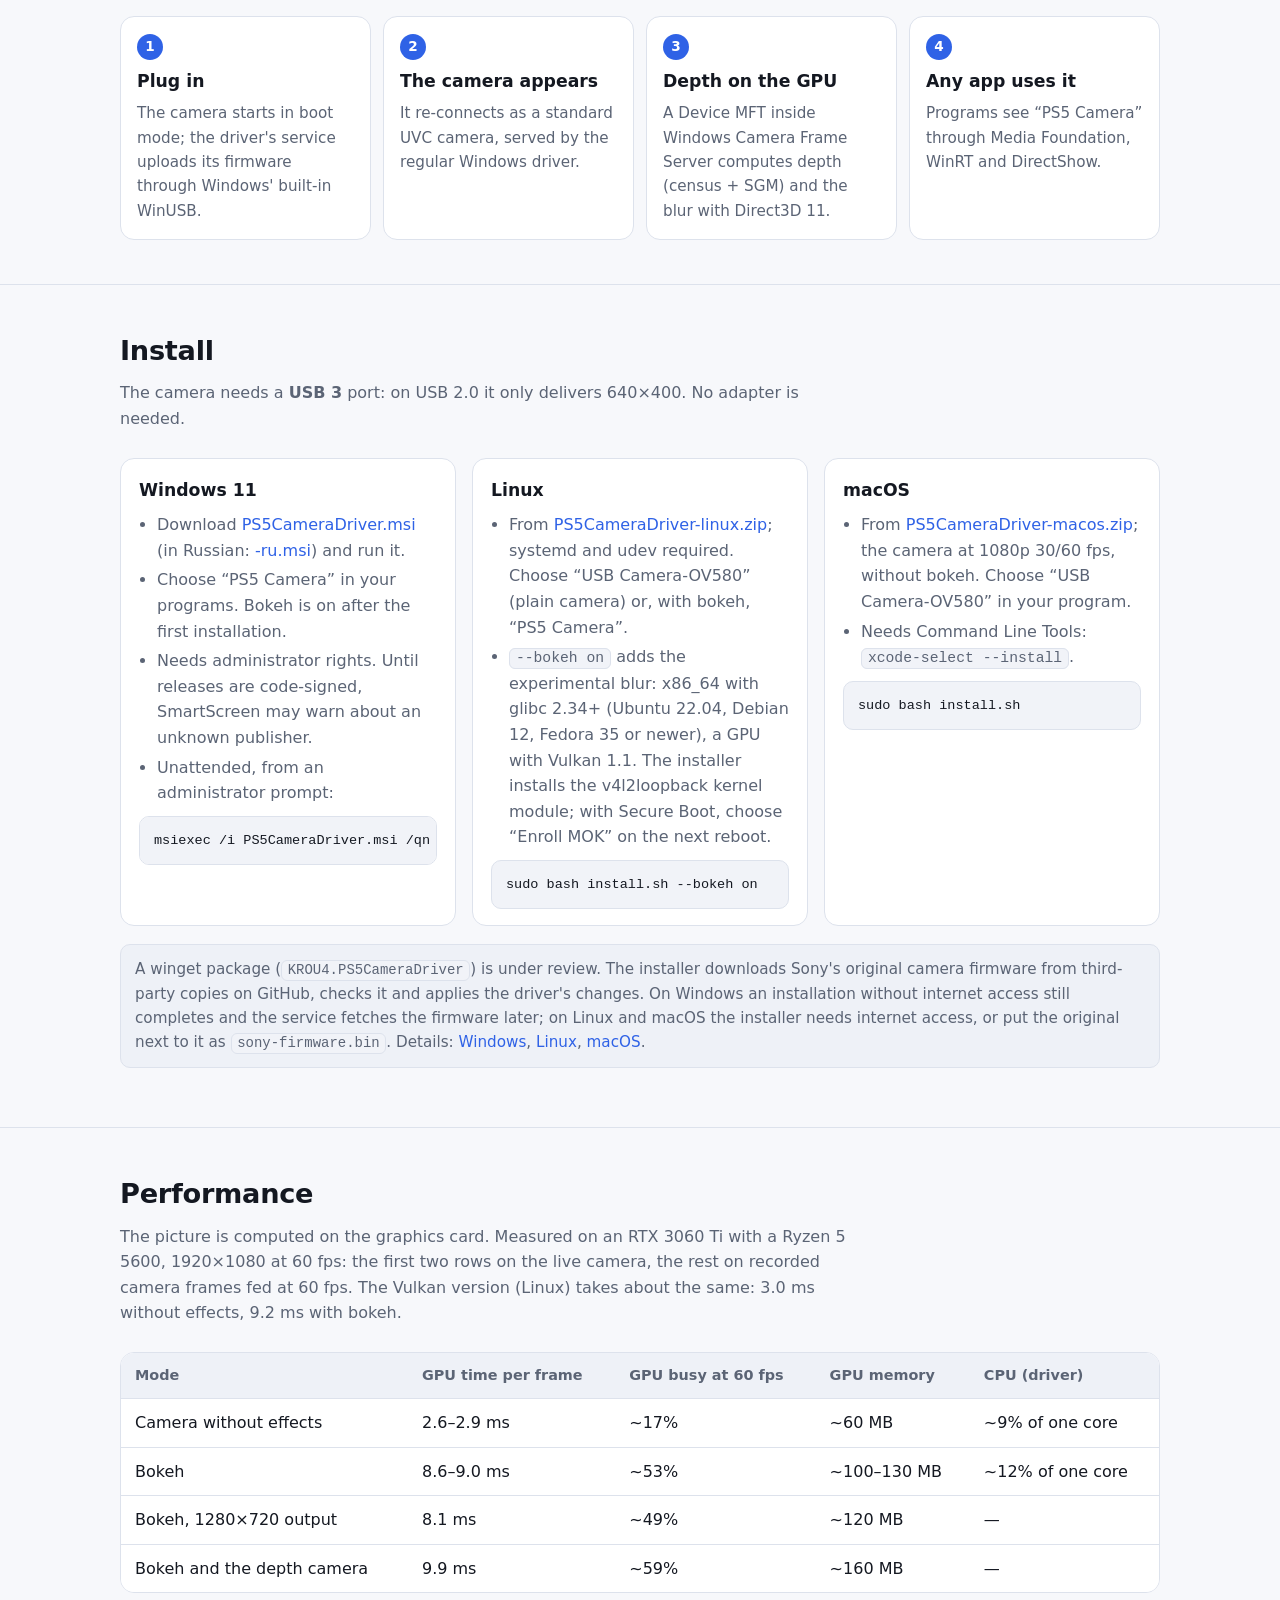
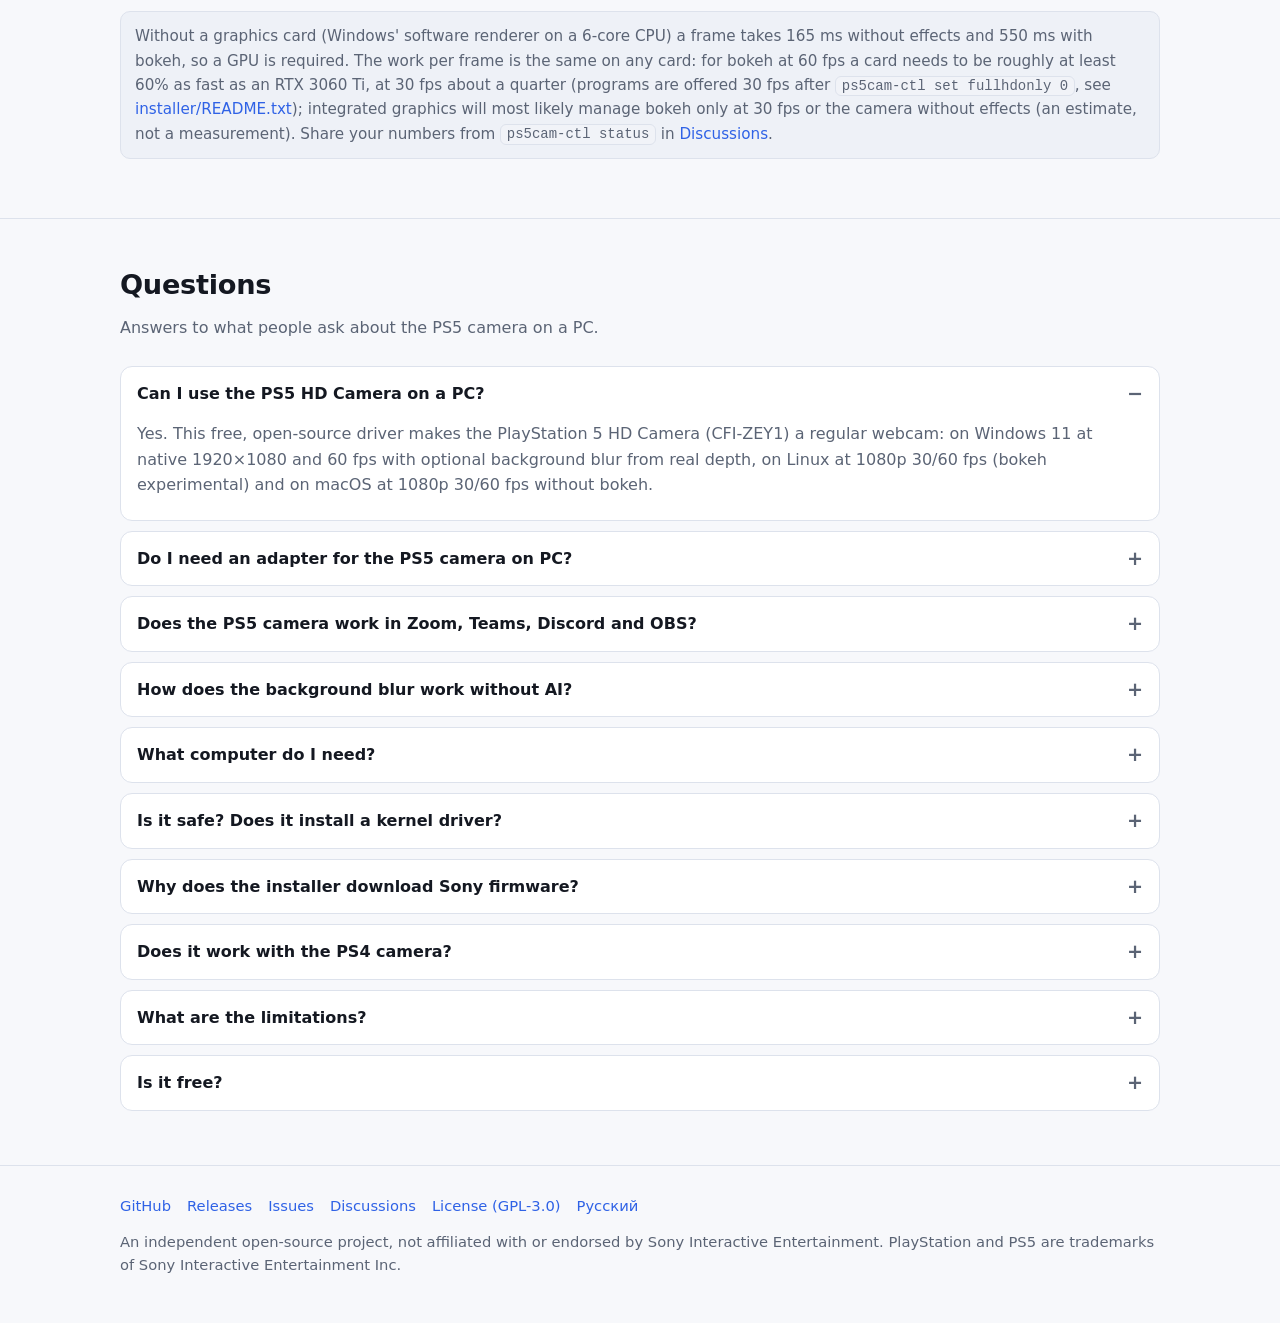
==== commit d07723e3: "Pages review: per-OS facts (offline install, camera names, kernel module), FAQ JSON-LD built from th" ====
--- a/docs/index.html
+++ b/docs/index.html
@@ -19,6 +19,7 @@
 <meta property="og:image" content="https://krou4.github.io/PS5CameraDriver/assets/og.png">
 <meta property="og:image:width" content="1200">
 <meta property="og:image:height" content="630">
+<meta property="og:image:alt" content="PS5 HD Camera as your PC webcam: 1080p at 60 fps and background blur from real depth">
 <meta property="og:locale" content="en_US">
 <meta property="og:locale:alternate" content="ru_RU">
 <meta name="twitter:card" content="summary_large_image">
@@ -34,7 +35,6 @@
   "operatingSystem": "Windows 11, Linux, macOS",
   "url": "https://krou4.github.io/PS5CameraDriver/",
   "downloadUrl": "https://github.com/KROU4/PS5CameraDriver/releases/latest",
-  "codeRepository": "https://github.com/KROU4/PS5CameraDriver",
   "license": "https://www.gnu.org/licenses/gpl-3.0.html",
   "isAccessibleForFree": true,
   "offers": { "@type": "Offer", "price": "0", "priceCurrency": "USD" },
@@ -46,25 +46,88 @@
 {
   "@context": "https://schema.org",
   "@type": "FAQPage",
+  "inLanguage": "en",
   "mainEntity": [
-    { "@type": "Question", "name": "Can I use the PS5 HD Camera on a PC?",
-      "acceptedAnswer": { "@type": "Answer", "text": "Yes. This free, open-source driver makes the PlayStation 5 HD Camera (CFI-ZEY1) a regular webcam: on Windows 11 at native 1920x1080 and 60 fps with optional background blur from real depth, on Linux at 1080p 30/60 fps (bokeh experimental) and on macOS at 1080p 30/60 fps without bokeh." } },
-    { "@type": "Question", "name": "Do I need an adapter for the PS5 camera on PC?",
-      "acceptedAnswer": { "@type": "Answer", "text": "No adapter is needed: plug the camera into a USB 3 port. On a USB 2.0 port the camera only delivers 640x400." } },
-    { "@type": "Question", "name": "Does the PS5 camera work in Zoom, Teams, Discord and OBS?",
-      "acceptedAnswer": { "@type": "Answer", "text": "Yes. With the driver installed the camera appears as \"PS5 Camera\" in every program that uses webcams: Zoom, Microsoft Teams, Discord, Telegram, OBS Studio, web browsers and the Windows Camera app." } },
-    { "@type": "Question", "name": "How does the background blur work without AI?",
-      "acceptedAnswer": { "@type": "Answer", "text": "The camera has two image sensors. The driver compares the two images with a stereo algorithm (census transform and semi-global matching) on the graphics card, which gives the distance of every pixel, and blurs what lies behind the person like a camera lens with a shallow depth of field. No neural networks are used." } },
-    { "@type": "Question", "name": "What computer do I need?",
-      "acceptedAnswer": { "@type": "Answer", "text": "Windows 11, a USB 3 port and a graphics card with Direct3D 11 (Vulkan 1.1 on Linux). On an RTX 3060 Ti a 1080p60 frame takes 2.6–2.9 ms of GPU time without effects and about 9 ms with bokeh. Without a graphics card the picture cannot be computed fast enough." } },
-    { "@type": "Question", "name": "Is it safe? Does it install a kernel driver?",
-      "acceptedAnswer": { "@type": "Answer", "text": "There is no kernel code and no test mode. The effect runs in user mode as a Device MFT inside Windows Camera Frame Server; the camera's boot mode uses Windows' built-in WinUSB driver. The source code is public under GPL-3.0." } },
-    { "@type": "Question", "name": "Why does the installer download Sony firmware?",
-      "acceptedAnswer": { "@type": "Answer", "text": "The camera needs firmware every time it is plugged in. Sony's firmware is not redistributed: the installer downloads the original image from public copies, checks its SHA-256 and applies the driver's 90-byte change (1080p at 60 fps, the depth mode, automatic exposure). Without internet access the installation still completes and the service fetches the firmware later." } },
-    { "@type": "Question", "name": "Does it work with the PS4 camera?",
-      "acceptedAnswer": { "@type": "Answer", "text": "No. The driver is for the PlayStation 5 HD Camera (CFI-ZEY1), which plugs into a regular USB 3 port. The PS4 camera uses a proprietary connector and different firmware." } },
-    { "@type": "Question", "name": "Is it free?",
-      "acceptedAnswer": { "@type": "Answer", "text": "Yes. The driver is free and open source under the GNU GPL 3.0. Sony's camera firmware is not part of the project." } }
+    {
+      "@type": "Question",
+      "name": "Can I use the PS5 HD Camera on a PC?",
+      "acceptedAnswer": {
+        "@type": "Answer",
+        "text": "Yes. This free, open-source driver makes the PlayStation 5 HD Camera (CFI-ZEY1) a regular webcam: on Windows 11 at native 1920×1080 and 60 fps with optional background blur from real depth, on Linux at 1080p 30/60 fps (bokeh experimental) and on macOS at 1080p 30/60 fps without bokeh."
+      }
+    },
+    {
+      "@type": "Question",
+      "name": "Do I need an adapter for the PS5 camera on PC?",
+      "acceptedAnswer": {
+        "@type": "Answer",
+        "text": "No adapter is needed: plug the camera into a USB 3 port. On a USB 2.0 port the camera only delivers 640×400."
+      }
+    },
+    {
+      "@type": "Question",
+      "name": "Does the PS5 camera work in Zoom, Teams, Discord and OBS?",
+      "acceptedAnswer": {
+        "@type": "Answer",
+        "text": "Yes, in every program that uses webcams: Zoom, Microsoft Teams, Discord, Telegram, OBS Studio, web browsers and the Windows Camera app. On Windows, and on Linux with bokeh, the camera is called “PS5 Camera”; on macOS and on Linux without bokeh, “USB Camera-OV580”."
+      }
+    },
+    {
+      "@type": "Question",
+      "name": "How does the background blur work without AI?",
+      "acceptedAnswer": {
+        "@type": "Answer",
+        "text": "The camera has two image sensors. The driver compares the two images with a stereo algorithm (census transform and semi-global matching) on the graphics card, which gives the distance of every pixel, and blurs what lies behind the person like a camera lens with a shallow depth of field. No neural networks are used."
+      }
+    },
+    {
+      "@type": "Question",
+      "name": "What computer do I need?",
+      "acceptedAnswer": {
+        "@type": "Answer",
+        "text": "On Windows: Windows 11, a USB 3 port and a graphics card with Direct3D 11; integrated graphics count. The driver processes the picture on the GPU: on an RTX 3060 Ti a 1080p60 frame takes 2.6–2.9 ms without effects and about 9 ms with bokeh, and without a graphics card it cannot keep up. On Linux the bokeh needs Vulkan 1.1; the plain camera on Linux and macOS needs no GPU."
+      }
+    },
+    {
+      "@type": "Question",
+      "name": "Is it safe? Does it install a kernel driver?",
+      "acceptedAnswer": {
+        "@type": "Answer",
+        "text": "On Windows there is no kernel code and no test mode. The effect runs in user mode as a Device MFT inside Windows Camera Frame Server, and the camera's boot mode uses Windows' built-in WinUSB driver: the installer adds a certificate created on your computer to the trusted stores to install that driver package and deletes its private key right away, so nothing else can be signed with it. On Windows nothing is sent over the network except the firmware download. On Linux the bokeh uses the v4l2loopback kernel module, which the installer installs. The source code is public under GPL-3.0."
+      }
+    },
+    {
+      "@type": "Question",
+      "name": "Why does the installer download Sony firmware?",
+      "acceptedAnswer": {
+        "@type": "Answer",
+        "text": "The camera needs firmware every time it is plugged in. Sony's firmware is not redistributed: the installer downloads the original image from third-party copies on GitHub, checks its SHA-256 and applies the driver's 90-byte change (1080p at 60 fps, the depth mode, automatic exposure). On Windows an installation without internet access still completes and the service fetches the firmware later; on Linux and macOS the installer needs internet access or the original placed next to it as sony-firmware.bin."
+      }
+    },
+    {
+      "@type": "Question",
+      "name": "Does it work with the PS4 camera?",
+      "acceptedAnswer": {
+        "@type": "Answer",
+        "text": "No. The driver is for the PlayStation 5 HD Camera (CFI-ZEY1) only. The PS4 camera is a different device and is not supported, even through a USB adapter."
+      }
+    },
+    {
+      "@type": "Question",
+      "name": "What are the limitations?",
+      "acceptedAnswer": {
+        "@type": "Answer",
+        "text": "One program uses the camera at a time, as with any webcam. The camera measures depth from about half a metre: anything closer is blurred unevenly. Bokeh on Linux is experimental, and macOS has no bokeh (it would need a camera system extension, which macOS only runs with an Apple developer signature)."
+      }
+    },
+    {
+      "@type": "Question",
+      "name": "Is it free?",
+      "acceptedAnswer": {
+        "@type": "Answer",
+        "text": "Yes. The driver is free and open source under the GNU GPL 3.0. Sony's camera firmware is not part of the project."
+      }
+    }
   ]
 }
 </script>
@@ -92,7 +155,7 @@
     <div>
       <p class="eyebrow">Free, open-source driver</p>
       <h1>The PS5 HD Camera as your PC webcam</h1>
-      <p class="lead">Native 1920×1080 at 60 fps and a background blur from real depth: the camera's two sensors measure how far everything is, and your graphics card blurs what lies behind you, like a lens. No neural networks, no kernel driver.</p>
+      <p class="lead">Native 1920×1080 at 60 fps and a background blur from real depth: the camera's two sensors measure how far everything is, and your graphics card blurs what lies behind you, like a lens. No neural networks, and no kernel driver on Windows.</p>
       <div class="cta">
         <a class="btn primary" href="https://github.com/KROU4/PS5CameraDriver/releases/latest/download/PS5CameraDriver.msi">Download for Windows 11 <small>MSI</small></a>
         <a class="btn" href="https://github.com/KROU4/PS5CameraDriver/releases/latest">Linux &amp; macOS</a>
@@ -141,7 +204,7 @@
         <text x="120" y="290" text-anchor="middle" fill="var(--muted)" font-size="15" font-family="system-ui, sans-serif">Depth (near = bright)</text>
         <text x="360" y="290" text-anchor="middle" fill="var(--muted)" font-size="15" font-family="system-ui, sans-serif">Sharp you, blurred room</text>
       </svg>
-      <p>An illustration of what the GPU does with every frame, at 60 frames a second.</p>
+      <figcaption>An illustration of what the GPU does with every frame, at 60 frames a second.</figcaption>
     </figure>
   </div>
 </section>
@@ -149,7 +212,7 @@
 <section id="features">
   <div class="wrap">
     <h2>What you get</h2>
-    <p class="sub">The PlayStation 5 HD Camera has two Full HD sensors. Sony uses them for the console; this driver turns them into one of the best webcams you can plug into a PC.</p>
+    <p class="sub">The PlayStation 5 HD Camera has two Full HD sensors. Sony uses them for the console; this driver turns them into a Full HD webcam for your PC that knows how far everything is.</p>
     <div class="grid">
       <div class="card">
         <div class="icon"><svg viewBox="0 0 24 24" fill="none" stroke="currentColor" stroke-width="2" aria-hidden="true"><rect x="3" y="6" width="18" height="12" rx="2"/><path d="M8 10v4M8 12h3M11 10v4M14 10h2a2 2 0 0 1 0 4h-2z"/></svg></div>
@@ -169,7 +232,7 @@
       <div class="card">
         <div class="icon"><svg viewBox="0 0 24 24" fill="none" stroke="currentColor" stroke-width="2" aria-hidden="true"><circle cx="12" cy="12" r="4"/><path d="M12 2v2M12 20v2M2 12h2M20 12h2M5 5l1.5 1.5M17.5 17.5 19 19M5 19l1.5-1.5M17.5 6.5 19 5"/></svg></div>
         <h3>Exposure on you</h3>
-        <p>Brightness is measured on your face, not the whole frame: sitting in front of a bright window no longer leaves you as a dark shape.</p>
+        <p>With bokeh on, brightness is metered on your head, not the whole frame: sitting in front of a bright window no longer leaves you as a dark shape.</p>
       </div>
       <div class="card">
         <div class="icon"><svg viewBox="0 0 24 24" fill="none" stroke="currentColor" stroke-width="2" aria-hidden="true"><path d="M21 12.8A9 9 0 1 1 11.2 3a7 7 0 0 0 9.8 9.8z"/></svg></div>
@@ -179,7 +242,7 @@
       <div class="card">
         <div class="icon"><svg viewBox="0 0 24 24" fill="none" stroke="currentColor" stroke-width="2" aria-hidden="true"><rect x="3" y="4" width="18" height="13" rx="2"/><path d="M8 21h8M12 17v4"/></svg></div>
         <h3>Works in every program</h3>
-        <p>The camera shows up as “PS5 Camera” in Zoom, Teams, Discord, Telegram, OBS, browsers and the Camera app. No kernel driver, no test mode.</p>
+        <p>On Windows the camera shows up as “PS5 Camera” in Zoom, Teams, Discord, Telegram, OBS, browsers and the Camera app, with no kernel driver and no test mode.</p>
       </div>
     </div>
   </div>
@@ -208,28 +271,29 @@
         <ul>
           <li>Download <a href="https://github.com/KROU4/PS5CameraDriver/releases/latest/download/PS5CameraDriver.msi">PS5CameraDriver.msi</a> (in Russian: <a href="https://github.com/KROU4/PS5CameraDriver/releases/latest/download/PS5CameraDriver-ru.msi">-ru.msi</a>) and run it.</li>
           <li>Choose “PS5 Camera” in your programs. Bokeh is on after the first installation.</li>
-          <li>Until releases are code-signed, SmartScreen may warn about an unknown publisher.</li>
+          <li>Needs administrator rights. Until releases are code-signed, SmartScreen may warn about an unknown publisher.</li>
+          <li>Unattended, from an administrator prompt:</li>
         </ul>
         <pre><code>msiexec /i PS5CameraDriver.msi /qn BOKEH=on</code></pre>
       </div>
       <div class="card">
         <h3>Linux</h3>
         <ul>
-          <li>From <a href="https://github.com/KROU4/PS5CameraDriver/releases/latest">PS5CameraDriver-linux.zip</a>; systemd and udev required.</li>
-          <li><code>--bokeh on</code> adds the experimental blur: x86_64, a GPU with Vulkan 1.1, v4l2loopback.</li>
+          <li>From <a href="https://github.com/KROU4/PS5CameraDriver/releases/latest">PS5CameraDriver-linux.zip</a>; systemd and udev required. Choose “USB Camera-OV580” (plain camera) or, with bokeh, “PS5 Camera”.</li>
+          <li><code>--bokeh on</code> adds the experimental blur: x86_64 with glibc 2.34+ (Ubuntu 22.04, Debian 12, Fedora 35 or newer), a GPU with Vulkan 1.1. The installer installs the v4l2loopback kernel module; with Secure Boot, choose “Enroll MOK” on the next reboot.</li>
         </ul>
         <pre><code>sudo bash install.sh --bokeh on</code></pre>
       </div>
       <div class="card">
         <h3>macOS</h3>
         <ul>
-          <li>From <a href="https://github.com/KROU4/PS5CameraDriver/releases/latest">PS5CameraDriver-macos.zip</a>; the camera at 1080p 30/60 fps, without bokeh.</li>
+          <li>From <a href="https://github.com/KROU4/PS5CameraDriver/releases/latest">PS5CameraDriver-macos.zip</a>; the camera at 1080p 30/60 fps, without bokeh. Choose “USB Camera-OV580” in your program.</li>
           <li>Needs Command Line Tools: <code>xcode-select --install</code>.</li>
         </ul>
         <pre><code>sudo bash install.sh</code></pre>
       </div>
     </div>
-    <p class="note">A winget package (<code>KROU4.PS5CameraDriver</code>) is under review. The installer downloads Sony's original camera firmware from public copies, checks it and applies the driver's changes; without internet access the installation still completes and the service fetches it later. Details: <a href="https://github.com/KROU4/PS5CameraDriver/blob/main/installer/README.txt">installer/README.txt</a>.</p>
+    <p class="note">A winget package (<code>KROU4.PS5CameraDriver</code>) is under review. The installer downloads Sony's original camera firmware from third-party copies on GitHub, checks it and applies the driver's changes. On Windows an installation without internet access still completes and the service fetches the firmware later; on Linux and macOS the installer needs internet access, or put the original next to it as <code>sony-firmware.bin</code>. Details: <a href="https://github.com/KROU4/PS5CameraDriver/blob/main/installer/README.txt">Windows</a>, <a href="https://github.com/KROU4/PS5CameraDriver/blob/main/installer/linux/README.txt">Linux</a>, <a href="https://github.com/KROU4/PS5CameraDriver/blob/main/installer/macos/README.txt">macOS</a>.</p>
   </div>
 </section>
 
@@ -248,7 +312,7 @@
         </tbody>
       </table>
     </div>
-    <p class="note">Without a graphics card (Windows' software renderer on a 6-core CPU) a frame takes 165 ms without effects and 550 ms with bokeh, so a GPU is required. The work per frame is the same on any card: for bokeh at 60 fps a card needs to be roughly at least 60% as fast as an RTX 3060 Ti; integrated graphics will most likely manage bokeh only at 30 fps or the camera without effects (an estimate, not a measurement). Share your numbers from <code>ps5cam-ctl status</code> in <a href="https://github.com/KROU4/PS5CameraDriver/discussions">Discussions</a>.</p>
+    <p class="note">Without a graphics card (Windows' software renderer on a 6-core CPU) a frame takes 165 ms without effects and 550 ms with bokeh, so a GPU is required. The work per frame is the same on any card: for bokeh at 60 fps a card needs to be roughly at least 60% as fast as an RTX 3060 Ti, at 30 fps about a quarter (programs are offered 30 fps after <code>ps5cam-ctl set fullhdonly 0</code>, see <a href="https://github.com/KROU4/PS5CameraDriver/blob/main/installer/README.txt">installer/README.txt</a>); integrated graphics will most likely manage bokeh only at 30 fps or the camera without effects (an estimate, not a measurement). Share your numbers from <code>ps5cam-ctl status</code> in <a href="https://github.com/KROU4/PS5CameraDriver/discussions">Discussions</a>.</p>
   </div>
 </section>
 
@@ -258,12 +322,12 @@
     <p class="sub">Answers to what people ask about the PS5 camera on a PC.</p>
     <details open><summary>Can I use the PS5 HD Camera on a PC?</summary><div><p>Yes. This free, open-source driver makes the PlayStation 5 HD Camera (CFI-ZEY1) a regular webcam: on Windows 11 at native 1920×1080 and 60 fps with optional background blur from real depth, on Linux at 1080p 30/60 fps (bokeh experimental) and on macOS at 1080p 30/60 fps without bokeh.</p></div></details>
     <details><summary>Do I need an adapter for the PS5 camera on PC?</summary><div><p>No adapter is needed: plug the camera into a USB 3 port. On a USB 2.0 port the camera only delivers 640×400.</p></div></details>
-    <details><summary>Does it work in Zoom, Teams, Discord and OBS?</summary><div><p>Yes. With the driver installed the camera appears as “PS5 Camera” in every program that uses webcams: Zoom, Microsoft Teams, Discord, Telegram, OBS Studio, web browsers and the Windows Camera app.</p></div></details>
+    <details><summary>Does the PS5 camera work in Zoom, Teams, Discord and OBS?</summary><div><p>Yes, in every program that uses webcams: Zoom, Microsoft Teams, Discord, Telegram, OBS Studio, web browsers and the Windows Camera app. On Windows, and on Linux with bokeh, the camera is called “PS5 Camera”; on macOS and on Linux without bokeh, “USB Camera-OV580”.</p></div></details>
     <details><summary>How does the background blur work without AI?</summary><div><p>The camera has two image sensors. The driver compares the two images with a stereo algorithm (census transform and semi-global matching) on the graphics card, which gives the distance of every pixel, and blurs what lies behind the person like a camera lens with a shallow depth of field. No neural networks are used.</p></div></details>
-    <details><summary>What computer do I need?</summary><div><p>Windows 11, a USB 3 port and a graphics card with Direct3D 11 (Vulkan 1.1 on Linux). On an RTX 3060 Ti a 1080p60 frame takes 2.6–2.9 ms of GPU time without effects and about 9 ms with bokeh. Without a graphics card the picture cannot be computed fast enough.</p></div></details>
-    <details><summary>Is it safe? Does it install a kernel driver?</summary><div><p>There is no kernel code and no test mode. The effect runs in user mode as a Device MFT inside Windows Camera Frame Server; the camera's boot mode uses Windows' built-in WinUSB driver. The source code is public under GPL-3.0, and the program sends nothing over the network except the firmware download.</p></div></details>
-    <details><summary>Why does the installer download Sony firmware?</summary><div><p>The camera needs firmware every time it is plugged in. Sony's firmware is not redistributed: the installer downloads the original image from public copies, checks its SHA-256 and applies the driver's 90-byte change (1080p at 60 fps, the depth mode, automatic exposure). Without internet access the installation still completes and the service fetches the firmware later.</p></div></details>
-    <details><summary>Does it work with the PS4 camera?</summary><div><p>No. The driver is for the PlayStation 5 HD Camera (CFI-ZEY1), which plugs into a regular USB 3 port. The PS4 camera uses a proprietary connector and different firmware.</p></div></details>
+    <details><summary>What computer do I need?</summary><div><p>On Windows: Windows 11, a USB 3 port and a graphics card with Direct3D 11; integrated graphics count. The driver processes the picture on the GPU: on an RTX 3060 Ti a 1080p60 frame takes 2.6–2.9 ms without effects and about 9 ms with bokeh, and without a graphics card it cannot keep up. On Linux the bokeh needs Vulkan 1.1; the plain camera on Linux and macOS needs no GPU.</p></div></details>
+    <details><summary>Is it safe? Does it install a kernel driver?</summary><div><p>On Windows there is no kernel code and no test mode. The effect runs in user mode as a Device MFT inside Windows Camera Frame Server, and the camera's boot mode uses Windows' built-in WinUSB driver: the installer adds a certificate created on your computer to the trusted stores to install that driver package and deletes its private key right away, so nothing else can be signed with it. On Windows nothing is sent over the network except the firmware download. On Linux the bokeh uses the v4l2loopback kernel module, which the installer installs. The source code is public under GPL-3.0.</p></div></details>
+    <details><summary>Why does the installer download Sony firmware?</summary><div><p>The camera needs firmware every time it is plugged in. Sony's firmware is not redistributed: the installer downloads the original image from third-party copies on GitHub, checks its SHA-256 and applies the driver's 90-byte change (1080p at 60 fps, the depth mode, automatic exposure). On Windows an installation without internet access still completes and the service fetches the firmware later; on Linux and macOS the installer needs internet access or the original placed next to it as sony-firmware.bin.</p></div></details>
+    <details><summary>Does it work with the PS4 camera?</summary><div><p>No. The driver is for the PlayStation 5 HD Camera (CFI-ZEY1) only. The PS4 camera is a different device and is not supported, even through a USB adapter.</p></div></details>
     <details><summary>What are the limitations?</summary><div><p>One program uses the camera at a time, as with any webcam. The camera measures depth from about half a metre: anything closer is blurred unevenly. Bokeh on Linux is experimental, and macOS has no bokeh (it would need a camera system extension, which macOS only runs with an Apple developer signature).</p></div></details>
     <details><summary>Is it free?</summary><div><p>Yes. The driver is free and open source under the GNU GPL 3.0. Sony's camera firmware is not part of the project.</p></div></details>
   </div>
--- a/docs/assets/style.css
+++ b/docs/assets/style.css
@@ -8,6 +8,9 @@
   --accent: #5b8cff;
   --accent-strong: #3f74f5;
   --accent-text: #ffffff;
+  /* Filled buttons: white text needs a darker blue than the links (WCAG AA in both themes). */
+  --accent-fill: #2f62e6;
+  --accent-fill-hover: #2453cc;
   --code: #0f1219;
   --ok: #3fbf7f;
   --radius: 14px;
@@ -31,7 +34,8 @@
 }
 
 * { box-sizing: border-box; }
-html { scroll-behavior: smooth; -webkit-text-size-adjust: 100%; }
+html { -webkit-text-size-adjust: 100%; }
+@media (prefers-reduced-motion: no-preference) { html { scroll-behavior: smooth; } }
 body {
   margin: 0;
   background: var(--bg);
@@ -62,6 +66,7 @@
 /* Header */
 .top {
   position: sticky; top: 0; z-index: 10;
+  background: var(--bg);
   background: color-mix(in srgb, var(--bg) 85%, transparent);
   backdrop-filter: blur(10px);
   border-bottom: 1px solid var(--line);
@@ -73,7 +78,7 @@
 .nav { display: flex; gap: 18px; font-size: 0.95rem; }
 .nav a { color: var(--muted); }
 .nav a:hover { color: var(--text); text-decoration: none; }
-@media (max-width: 720px) { .nav .hide-sm { display: none; } }
+@media (max-width: 760px) { .nav .hide-sm { display: none; } }
 
 /* Hero */
 .hero { padding: 64px 0 40px; position: relative; overflow: hidden; }
@@ -94,9 +99,9 @@
   border: 1px solid var(--line); color: var(--text); background: var(--card);
 }
 .btn:hover { text-decoration: none; border-color: var(--accent); }
-.btn.primary { background: var(--accent); border-color: var(--accent); color: var(--accent-text); }
-.btn.primary:hover { background: var(--accent-strong); }
-.btn small { font-weight: 500; opacity: 0.85; }
+.btn.primary { background: var(--accent-fill); border-color: var(--accent-fill); color: var(--accent-text); }
+.btn.primary:hover { background: var(--accent-fill-hover); border-color: var(--accent-fill-hover); }
+.btn small { font-weight: 500; }
 .meta { color: var(--muted); font-size: 0.92rem; }
 
 /* Depth illustration */
@@ -105,7 +110,7 @@
   box-shadow: var(--shadow); padding: 18px;
 }
 .figure svg { width: 100%; height: auto; display: block; }
-.figure p { margin: 10px 2px 0; color: var(--muted); font-size: 0.9rem; }
+.figure figcaption { margin: 10px 2px 0; color: var(--muted); font-size: 0.9rem; }
 
 /* Sections */
 section { padding: 44px 0; scroll-margin-top: 56px; }
@@ -134,7 +139,7 @@
 .step::before {
   counter-increment: step; content: counter(step);
   display: inline-grid; place-items: center; width: 26px; height: 26px; border-radius: 50%;
-  background: var(--accent); color: var(--accent-text); font-weight: 700; font-size: 0.85rem; margin-bottom: 8px;
+  background: var(--accent-fill); color: var(--accent-text); font-weight: 700; font-size: 0.85rem; margin-bottom: 8px;
 }
 .step p { margin: 0; color: var(--muted); font-size: 0.95rem; }
 
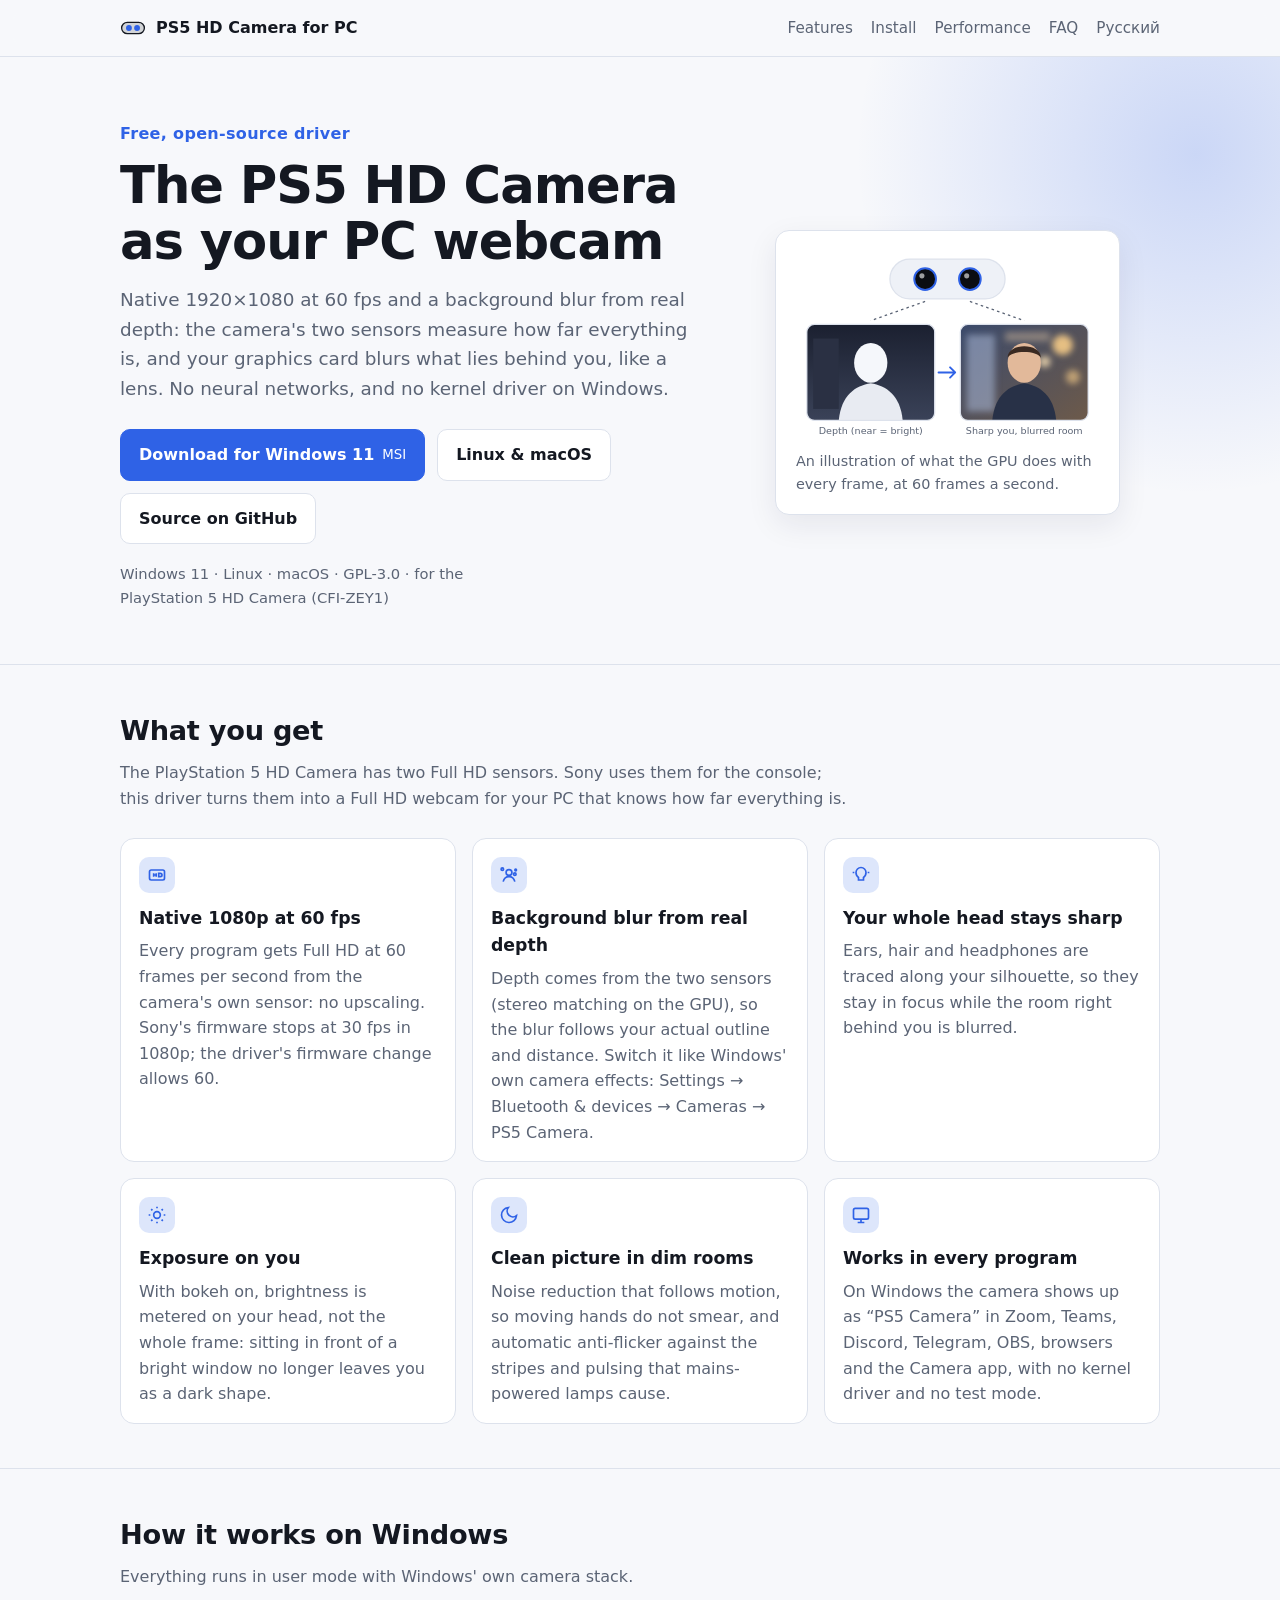
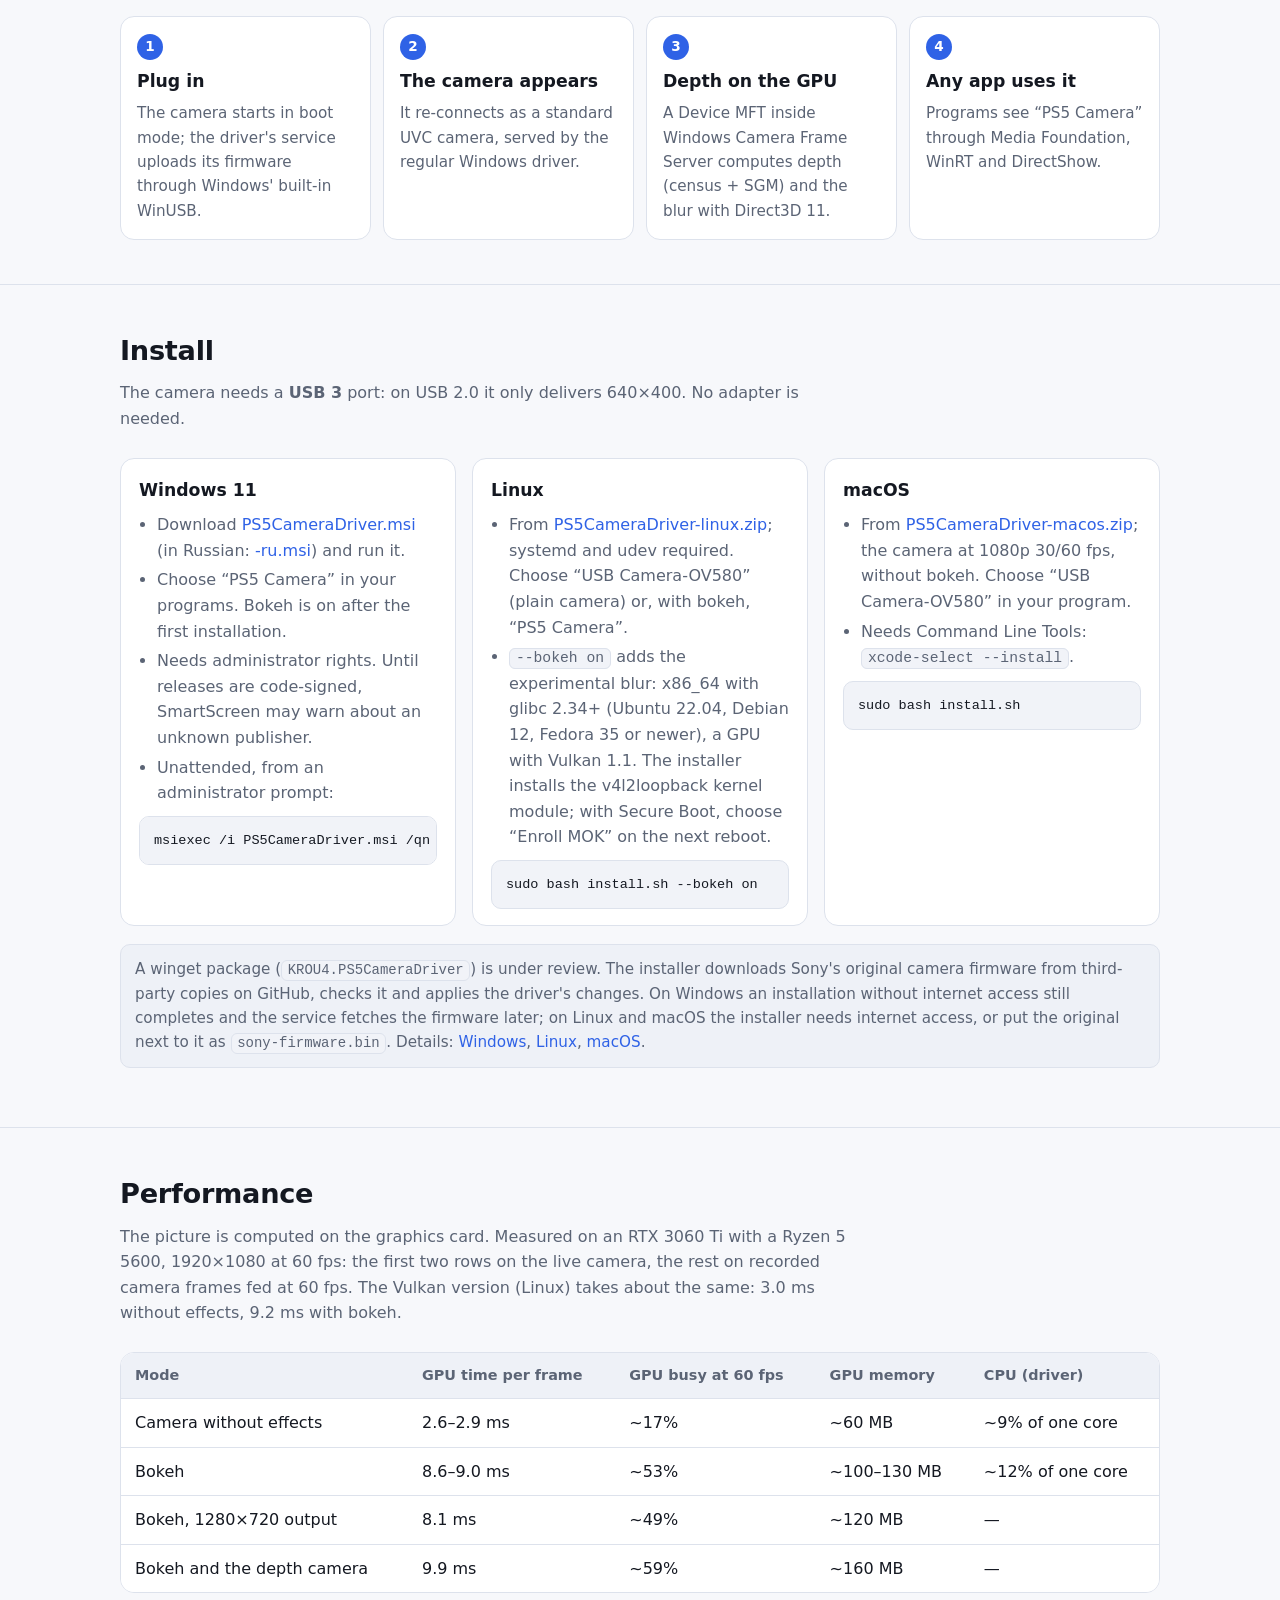
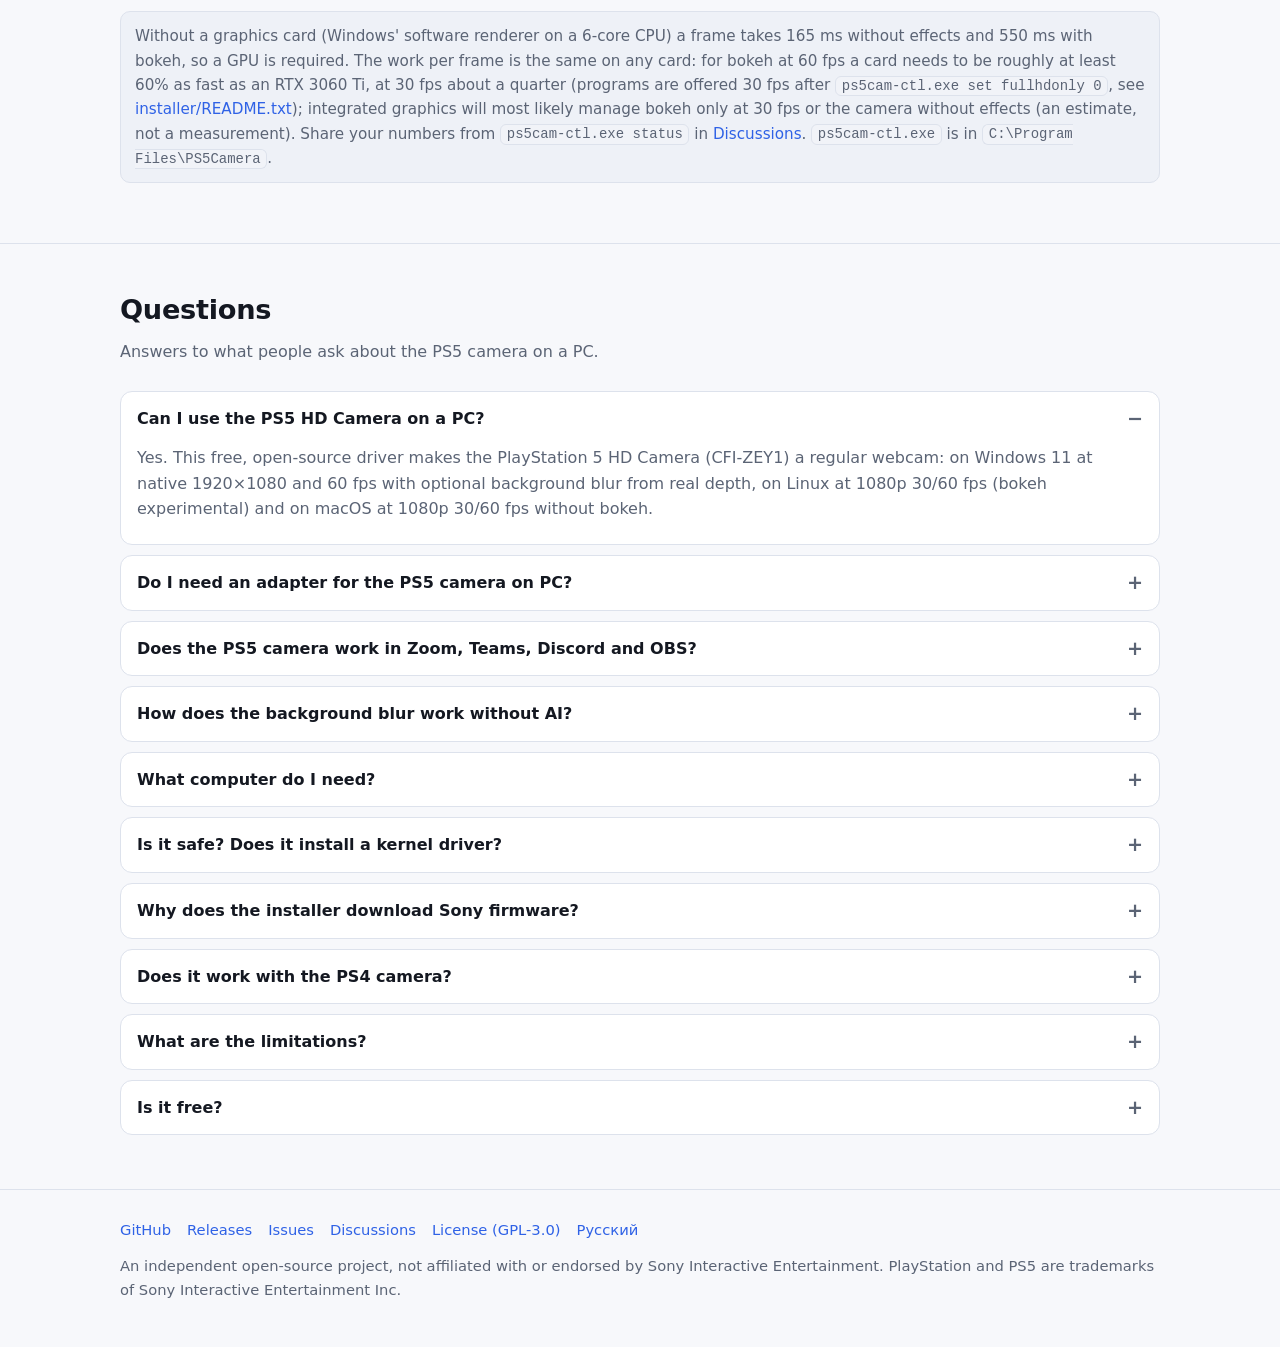
==== commit 93dd1d74: "Pages: ps5cam-ctl.exe with its folder, escape </ in the FAQ JSON-LD" ====
--- a/docs/index.html
+++ b/docs/index.html
@@ -312,7 +312,7 @@
         </tbody>
       </table>
     </div>
-    <p class="note">Without a graphics card (Windows' software renderer on a 6-core CPU) a frame takes 165 ms without effects and 550 ms with bokeh, so a GPU is required. The work per frame is the same on any card: for bokeh at 60 fps a card needs to be roughly at least 60% as fast as an RTX 3060 Ti, at 30 fps about a quarter (programs are offered 30 fps after <code>ps5cam-ctl set fullhdonly 0</code>, see <a href="https://github.com/KROU4/PS5CameraDriver/blob/main/installer/README.txt">installer/README.txt</a>); integrated graphics will most likely manage bokeh only at 30 fps or the camera without effects (an estimate, not a measurement). Share your numbers from <code>ps5cam-ctl status</code> in <a href="https://github.com/KROU4/PS5CameraDriver/discussions">Discussions</a>.</p>
+    <p class="note">Without a graphics card (Windows' software renderer on a 6-core CPU) a frame takes 165 ms without effects and 550 ms with bokeh, so a GPU is required. The work per frame is the same on any card: for bokeh at 60 fps a card needs to be roughly at least 60% as fast as an RTX 3060 Ti, at 30 fps about a quarter (programs are offered 30 fps after <code>ps5cam-ctl.exe set fullhdonly 0</code>, see <a href="https://github.com/KROU4/PS5CameraDriver/blob/main/installer/README.txt">installer/README.txt</a>); integrated graphics will most likely manage bokeh only at 30 fps or the camera without effects (an estimate, not a measurement). Share your numbers from <code>ps5cam-ctl.exe status</code> in <a href="https://github.com/KROU4/PS5CameraDriver/discussions">Discussions</a>. <code>ps5cam-ctl.exe</code> is in <code>C:\Program Files\PS5Camera</code>.</p>
   </div>
 </section>
 
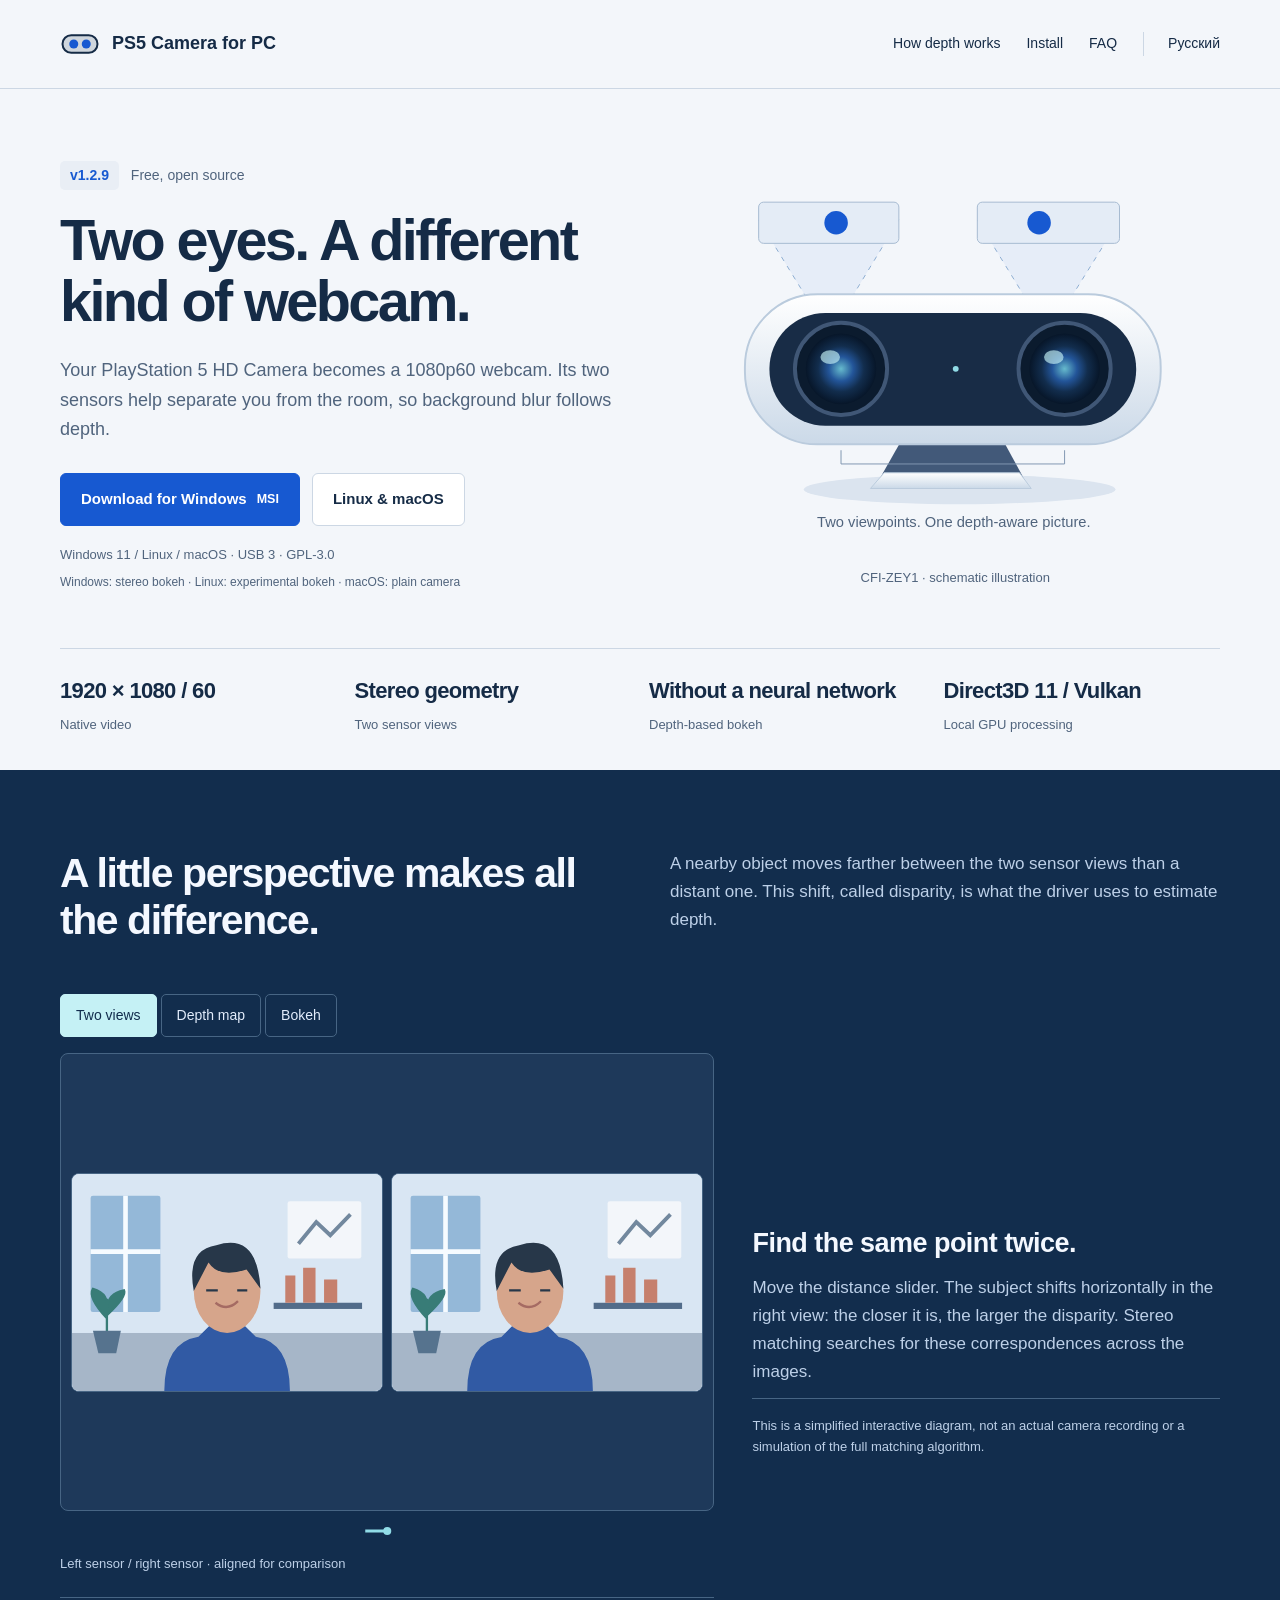
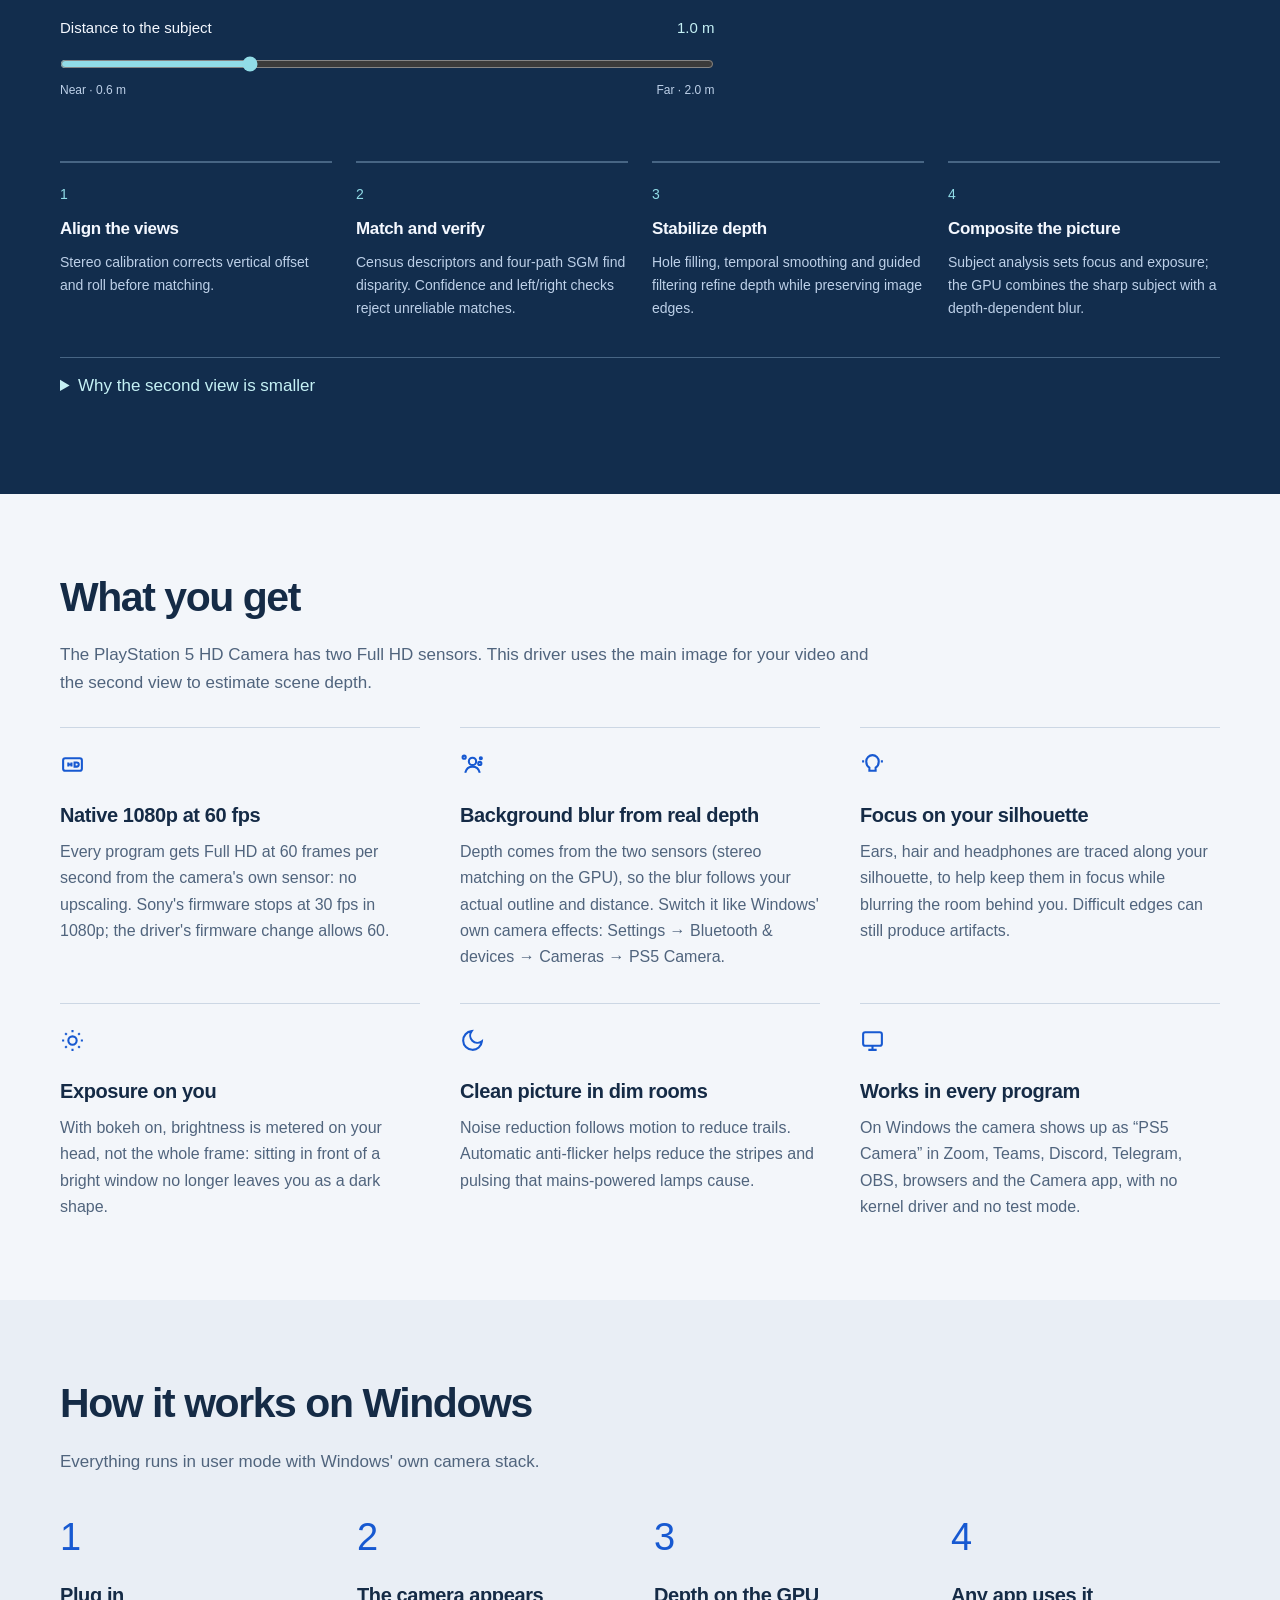
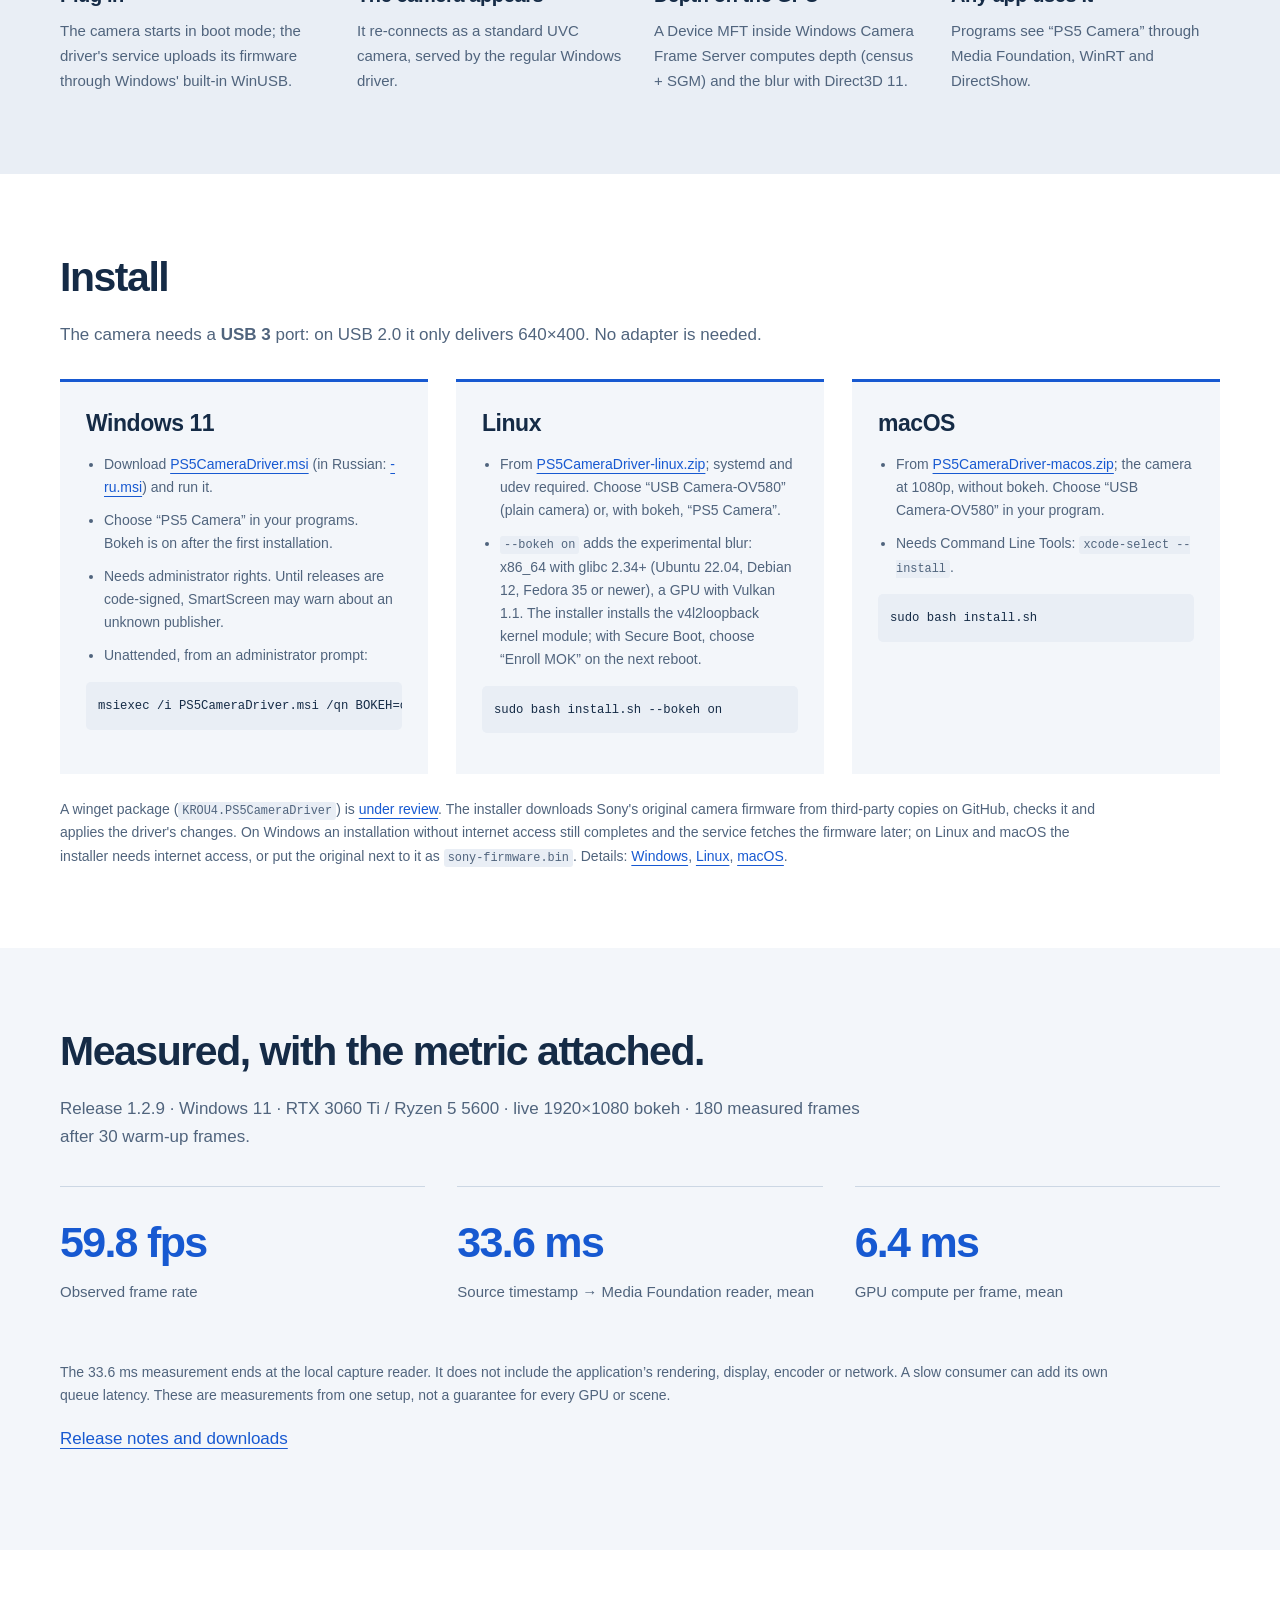
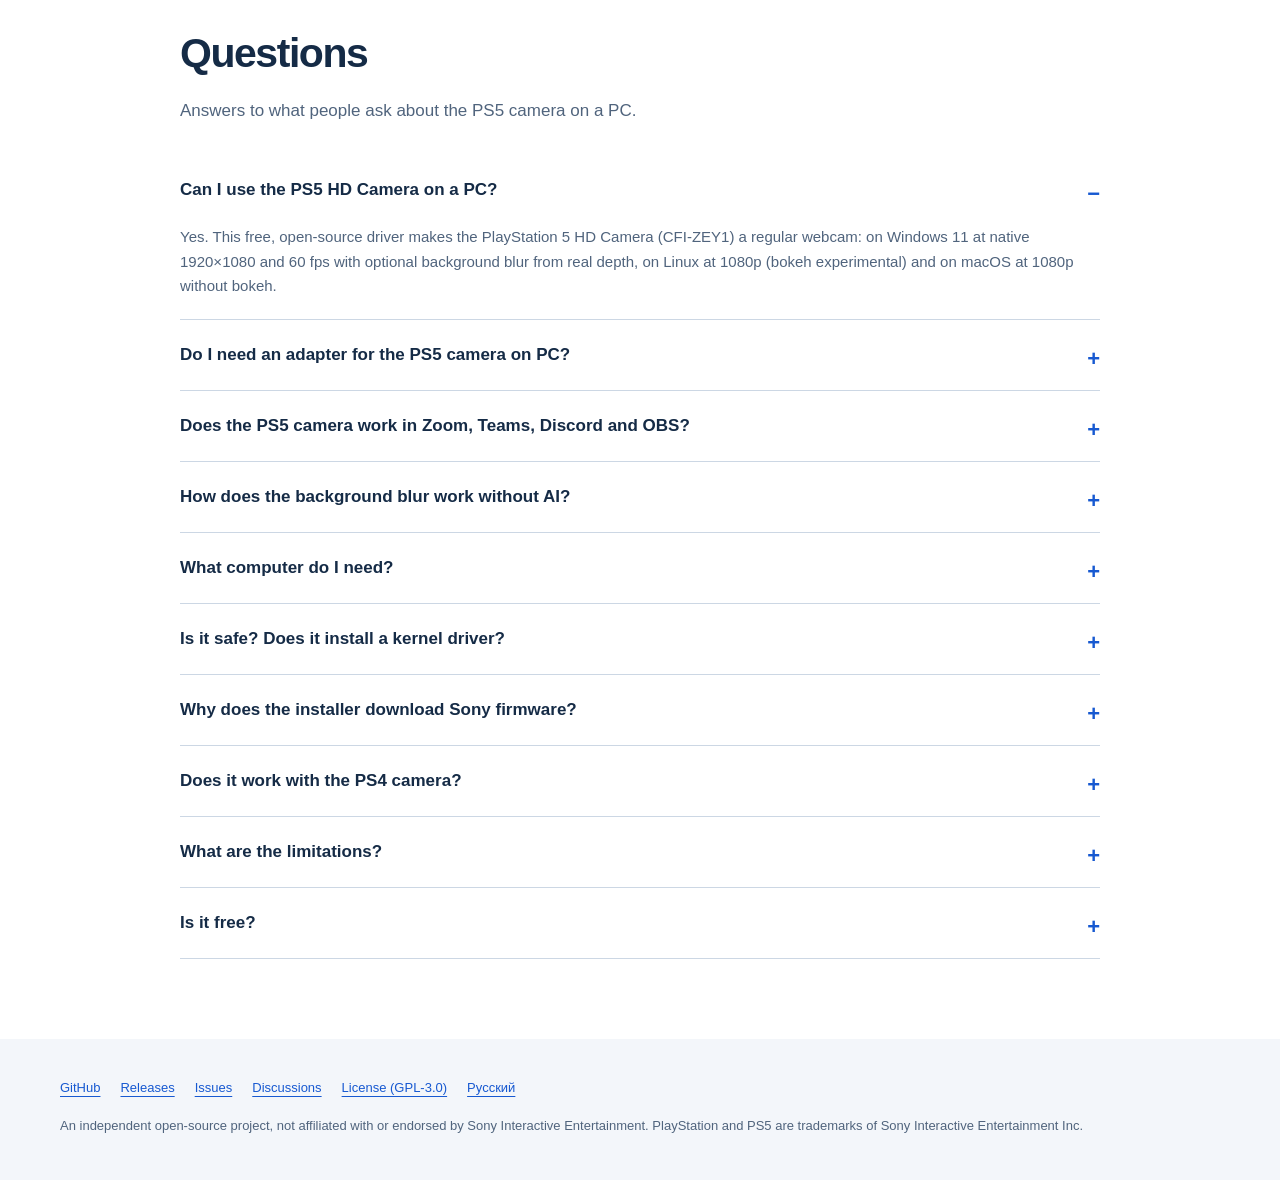
==== commit 7a573ad6: "Redesign the website around an interactive stereo depth explanation" ====
--- a/docs/index.html
+++ b/docs/index.html
@@ -10,7 +10,7 @@
 <link rel="alternate" hreflang="ru" href="https://krou4.github.io/PS5CameraDriver/ru/">
 <link rel="alternate" hreflang="x-default" href="https://krou4.github.io/PS5CameraDriver/">
 <link rel="icon" href="favicon.svg" type="image/svg+xml">
-<link rel="stylesheet" href="assets/style.css">
+<link rel="stylesheet" href="assets/site.css">
 <meta property="og:type" content="website">
 <meta property="og:site_name" content="PS5 HD Camera for PC">
 <meta property="og:title" content="PS5 HD Camera for PC — 1080p60 webcam with real depth blur">
@@ -53,7 +53,7 @@
       "name": "Can I use the PS5 HD Camera on a PC?",
       "acceptedAnswer": {
         "@type": "Answer",
-        "text": "Yes. This free, open-source driver makes the PlayStation 5 HD Camera (CFI-ZEY1) a regular webcam: on Windows 11 at native 1920×1080 and 60 fps with optional background blur from real depth, on Linux at 1080p 30/60 fps (bokeh experimental) and on macOS at 1080p 30/60 fps without bokeh."
+        "text": "Yes. This free, open-source driver makes the PlayStation 5 HD Camera (CFI-ZEY1) a regular webcam: on Windows 11 at native 1920×1080 and 60 fps with optional background blur from real depth, on Linux at 1080p (bokeh experimental) and on macOS at 1080p without bokeh."
       }
     },
     {
@@ -77,7 +77,7 @@
       "name": "How does the background blur work without AI?",
       "acceptedAnswer": {
         "@type": "Answer",
-        "text": "The camera has two image sensors. The driver compares the two images with a stereo algorithm (census transform and semi-global matching) on the graphics card, which gives the distance of every pixel, and blurs what lies behind the person like a camera lens with a shallow depth of field. No neural networks are used."
+        "text": "The camera has two image sensors. The driver compares the two images with a stereo algorithm (census transform and semi-global matching) on the graphics card, which estimates a lower-resolution disparity field aligned to the full-resolution image, and blurs what lies behind the person like a camera lens with a shallow depth of field. No neural networks are used."
       }
     },
     {
@@ -85,7 +85,7 @@
       "name": "What computer do I need?",
       "acceptedAnswer": {
         "@type": "Answer",
-        "text": "On Windows: Windows 11, a USB 3 port and a graphics card with Direct3D 11; integrated graphics count. The driver processes the picture on the GPU: on an RTX 3060 Ti a 1080p60 frame takes 2.6–2.9 ms without effects and about 9 ms with bokeh, and without a graphics card it cannot keep up. On Linux the bokeh needs Vulkan 1.1; the plain camera on Linux and macOS needs no GPU."
+        "text": "On Windows: Windows 11, a USB 3 port and a graphics card with Direct3D 11; integrated graphics count. Processing runs on the GPU; speed depends on the graphics card, scene and settings. Current release measurements are in the performance section. On Linux the bokeh needs Vulkan 1.1; the plain camera on Linux and macOS needs no GPU."
       }
     },
     {
@@ -131,221 +131,531 @@
   ]
 }
 </script>
+<!-- Yandex.Metrika counter -->
+<script type="text/javascript">
+    (function(m,e,t,r,i,k,a){
+        m[i]=m[i]||function(){(m[i].a=m[i].a||[]).push(arguments)};
+        m[i].l=1*new Date();
+        for (var j = 0; j < document.scripts.length; j++) {if (document.scripts[j].src === r) { return; }}
+        k=e.createElement(t),a=e.getElementsByTagName(t)[0],k.async=1,k.src=r,a.parentNode.insertBefore(k,a)
+    })(window, document,'script','https://mc.yandex.ru/metrika/tag.js?id=113591260', 'ym');
+
+    ym(113591260, 'init', {ssr:true, webvisor:true, clickmap:true, ecommerce:"dataLayer", referrer: document.referrer, url: location.href, accurateTrackBounce:true, trackLinks:true});
+</script>
+<!-- /Yandex.Metrika counter -->
 </head>
 <body>
+<noscript>
+<div>
+<img src="https://mc.yandex.ru/watch/113591260" style="position:absolute; left:-9999px;" alt="" />
+</div>
+</noscript>
+<a class="skip" href="#content">Skip to content</a>
 <header class="top">
-  <div class="wrap">
-    <a class="brand" href="./" aria-label="PS5 HD Camera for PC">
-      <svg viewBox="0 0 32 32" aria-hidden="true"><rect x="2" y="9" width="28" height="14" rx="7" fill="currentColor" opacity=".16"/><rect x="2" y="9" width="28" height="14" rx="7" fill="none" stroke="currentColor" stroke-width="1.6"/><circle cx="11" cy="16" r="3.6" fill="var(--accent)"/><circle cx="21" cy="16" r="3.6" fill="var(--accent)"/></svg>
-      <span>PS5 HD Camera for PC</span>
-    </a>
-    <nav class="nav">
-      <a href="#features" class="hide-sm">Features</a>
-      <a href="#install">Install</a>
-      <a href="#performance" class="hide-sm">Performance</a>
-      <a href="#faq">FAQ</a>
-      <a href="ru/" hreflang="ru" lang="ru">Русский</a>
-    </nav>
-  </div>
+<div class="wrap">
+<a class="brand" href="./">
+<svg viewBox="0 0 32 32" aria-hidden="true">
+<rect x="2" y="9" width="28" height="14" rx="7" fill="currentColor" opacity=".16"/>
+<rect x="2" y="9" width="28" height="14" rx="7" fill="none" stroke="currentColor" stroke-width="1.6"/>
+<circle cx="11" cy="16" r="3.6" fill="var(--accent)"/>
+<circle cx="21" cy="16" r="3.6" fill="var(--accent)"/>
+</svg>
+<span>PS5 Camera for PC</span>
+</a>
+<nav class="nav" aria-label="Navigation">
+<a class="hide-sm" href="#depth">How depth works</a>
+<a href="#install">Install</a>
+<a class="hide-xs" href="#faq">FAQ</a>
+<a href="ru/" lang="ru" hreflang="ru">Русский</a>
+</nav>
+</div>
 </header>
-
-<main>
+<main id="content">
 <section class="hero">
-  <div class="wrap hero-grid">
-    <div>
-      <p class="eyebrow">Free, open-source driver</p>
-      <h1>The PS5 HD Camera as your PC webcam</h1>
-      <p class="lead">Native 1920×1080 at 60 fps and a background blur from real depth: the camera's two sensors measure how far everything is, and your graphics card blurs what lies behind you, like a lens. No neural networks, and no kernel driver on Windows.</p>
-      <div class="cta">
-        <a class="btn primary" href="https://github.com/KROU4/PS5CameraDriver/releases/latest/download/PS5CameraDriver.msi">Download for Windows 11 <small>MSI</small></a>
-        <a class="btn" href="https://github.com/KROU4/PS5CameraDriver/releases/latest">Linux &amp; macOS</a>
-        <a class="btn" href="https://github.com/KROU4/PS5CameraDriver">Source on GitHub</a>
-      </div>
-      <p class="meta">Windows 11 · Linux · macOS · GPL-3.0 · for the <span class="nw">PlayStation 5 HD Camera (CFI-ZEY1)</span></p>
-    </div>
-    <figure class="figure">
-      <svg viewBox="0 0 480 300" role="img" aria-labelledby="fig-title">
-        <title id="fig-title">Two sensors give depth; the background is blurred, the person stays sharp</title>
-        <defs>
-          <linearGradient id="g-depth" x1="0" y1="0" x2="0" y2="1"><stop offset="0" stop-color="#1b2030"/><stop offset="1" stop-color="#3a4258"/></linearGradient>
-          <linearGradient id="g-room" x1="0" y1="0" x2="1" y2="1"><stop offset="0" stop-color="#3b4a6b"/><stop offset="1" stop-color="#6d5a4a"/></linearGradient>
-          <filter id="f-blur" x="-20%" y="-20%" width="140%" height="140%"><feGaussianBlur stdDeviation="5"/></filter>
-          <clipPath id="c-left"><rect x="20" y="118" width="200" height="150" rx="12"/></clipPath>
-          <clipPath id="c-right"><rect x="260" y="118" width="200" height="150" rx="12"/></clipPath>
-        </defs>
-        <rect x="150" y="16" width="180" height="62" rx="31" fill="var(--bg-soft)" stroke="var(--line)" stroke-width="2"/>
-        <circle cx="205" cy="47" r="17" fill="#0b0d12" stroke="var(--accent)" stroke-width="3"/>
-        <circle cx="275" cy="47" r="17" fill="#0b0d12" stroke="var(--accent)" stroke-width="3"/>
-        <circle cx="200" cy="42" r="4" fill="#ffffff" opacity=".6"/>
-        <circle cx="270" cy="42" r="4" fill="#ffffff" opacity=".6"/>
-        <path d="M205 82 L120 112 M275 82 L360 112" stroke="var(--muted)" stroke-width="2" stroke-dasharray="4 5" fill="none"/>
-        <g clip-path="url(#c-left)">
-          <rect x="20" y="118" width="200" height="150" fill="url(#g-depth)"/>
-          <rect x="30" y="140" width="40" height="110" fill="#2a3043"/>
-          <path d="M70 268 C74 228 96 214 120 210 C144 214 166 228 170 268 Z" fill="#e8ebf2"/>
-          <ellipse cx="120" cy="178" rx="26" ry="31" fill="#f5f7fb"/>
-        </g>
-        <g clip-path="url(#c-right)">
-          <rect x="260" y="118" width="200" height="150" fill="url(#g-room)"/>
-          <g filter="url(#f-blur)">
-            <rect x="270" y="134" width="44" height="120" fill="#a9b8d8" opacity=".55"/>
-            <circle cx="420" cy="150" r="16" fill="#ffd28a" opacity=".85"/>
-            <circle cx="392" cy="176" r="9" fill="#ffe6b8" opacity=".8"/>
-            <circle cx="436" cy="200" r="11" fill="#ffd28a" opacity=".6"/>
-            <rect x="330" y="130" width="70" height="14" fill="#c9b49a" opacity=".5"/>
-          </g>
-          <path d="M310 268 C314 228 336 214 360 210 C384 214 406 228 410 268 Z" fill="#283147"/>
-          <ellipse cx="360" cy="178" rx="26" ry="31" fill="#e2b99a"/>
-          <path d="M334 170 C334 146 386 146 386 170 C380 158 340 158 334 170 Z" fill="#3a2a22"/>
-        </g>
-        <rect x="20" y="118" width="200" height="150" rx="12" fill="none" stroke="var(--line)" stroke-width="2"/>
-        <rect x="260" y="118" width="200" height="150" rx="12" fill="none" stroke="var(--line)" stroke-width="2"/>
-        <path d="M226 193 L252 193 M244 185 L252 193 L244 201" stroke="var(--accent)" stroke-width="3" fill="none" stroke-linecap="round" stroke-linejoin="round"/>
-        <text x="120" y="290" text-anchor="middle" fill="var(--muted)" font-size="15" font-family="system-ui, sans-serif">Depth (near = bright)</text>
-        <text x="360" y="290" text-anchor="middle" fill="var(--muted)" font-size="15" font-family="system-ui, sans-serif">Sharp you, blurred room</text>
-      </svg>
-      <figcaption>An illustration of what the GPU does with every frame, at 60 frames a second.</figcaption>
-    </figure>
-  </div>
+<div class="wrap hero-grid">
+<div>
+<p class="eyebrow">
+<span class="release-pill">v1.2.9</span> Free, open source</p>
+<h1>Two eyes. A different kind of webcam.</h1>
+<p class="lead">Your PlayStation 5 HD Camera becomes a 1080p60 webcam. Its two sensors help separate you from the room, so background blur follows depth.</p>
+<div class="cta">
+<a class="btn primary" href="https://github.com/KROU4/PS5CameraDriver/releases/latest/download/PS5CameraDriver.msi">Download for Windows <small>MSI</small>
+</a>
+<a class="btn" href="#install">Linux &amp; macOS</a>
+</div>
+<p class="meta">Windows 11 / Linux / macOS · USB 3 · GPL-3.0</p>
+<p class="meta platform-note">Windows: stereo bokeh · Linux: experimental bokeh · macOS: plain camera</p>
+</div>
+<figure class="hardware">
+<svg viewBox="0 0 540 410" role="img" aria-labelledby="camera-title">
+<title id="camera-title">Schematic of the two lenses of the PS5 HD Camera</title>
+<defs>
+<linearGradient id="shell" x1="0" y1="0" x2="0" y2="1">
+<stop stop-color="#fff"/>
+<stop offset="1" stop-color="#cbd9e8"/>
+</linearGradient>
+<radialGradient id="lens">
+<stop stop-color="#66bacd"/>
+<stop offset=".35" stop-color="#235599"/>
+<stop offset=".65" stop-color="#122d4d"/>
+<stop offset="1" stop-color="#071629"/>
+</radialGradient>
+</defs>
+<ellipse cx="275" cy="337" rx="159" ry="15" fill="#dbe4ef"/>
+<path d="M142 179L70 62L213 62Z M365 179L293 62L438 62Z" fill="#1759d1" opacity=".06"/>
+<path d="M142 179L70 62M142 179L213 62M365 179L293 62M365 179L438 62" stroke="#8cadd2" stroke-dasharray="5 6" fill="none"/>
+<rect x="70" y="44" width="143" height="42" rx="5" fill="#e4ecf6" stroke="#a6bad1"/>
+<rect x="293" y="44" width="145" height="42" rx="5" fill="#e4ecf6" stroke="#a6bad1"/>
+<circle cx="149" cy="65" r="12" fill="#1759d1"/>
+<circle cx="356" cy="65" r="12" fill="#1759d1"/>
+<path d="M219 281L194 325H340L316 281Z" fill="#425979"/>
+<path d="M198 320H336L348 336H184Z" fill="url(#shell)" stroke="#bacbdd"/>
+<rect x="56" y="138" width="424" height="153" rx="74" fill="url(#shell)" stroke="#bacbdd" stroke-width="2"/>
+<rect x="81" y="157" width="374" height="115" rx="57" fill="#182c46"/>
+<circle cx="154" cy="214" r="47" fill="#0b1b2e" stroke="#405776" stroke-width="4"/>
+<circle cx="154" cy="214" r="36" fill="url(#lens)"/>
+<circle cx="382" cy="214" r="47" fill="#0b1b2e" stroke="#405776" stroke-width="4"/>
+<circle cx="382" cy="214" r="36" fill="url(#lens)"/>
+<ellipse cx="143" cy="202" rx="10" ry="7" fill="#c5f1f5" opacity=".65"/>
+<ellipse cx="371" cy="202" rx="10" ry="7" fill="#c5f1f5" opacity=".65"/>
+<circle cx="271" cy="214" r="3" fill="#91dce7"/>
+<path d="M154 297V311H382V297" fill="none" stroke="#8096b1"/>
+<text x="269" y="375" text-anchor="middle" font-family="Segoe UI,Arial,sans-serif" font-size="15" fill="#50647d">Two viewpoints. One depth-aware picture.</text>
+</svg>
+<figcaption>CFI-ZEY1 · schematic illustration</figcaption>
+</figure>
+</div>
+<div class="wrap">
+<div class="spec-strip">
+<div>
+<strong>1920 × 1080 / 60</strong>
+<span>Native video</span>
+</div>
+<div>
+<strong>Stereo geometry</strong>
+<span>Two sensor views</span>
+</div>
+<div>
+<strong>Without a neural network</strong>
+<span>Depth-based bokeh</span>
+</div>
+<div>
+<strong>Direct3D 11 / Vulkan</strong>
+<span>Local GPU processing</span>
+</div>
+</div>
+</div>
 </section>
-
+<section id="depth" class="depth">
+<div class="wrap">
+<div class="section-intro">
+<h2>A little perspective makes all the difference.</h2>
+<p class="sub">A nearby object moves farther between the two sensor views than a distant one. This shift, called disparity, is what the driver uses to estimate depth.</p>
+</div>
+<div class="lab" data-depth-lab>
+<div class="depth-views">
+<div class="view-controls" role="group" aria-label="Processing stage">
+<button type="button" disabled data-view="stereo" aria-pressed="false" aria-controls="view-stereo">Two views</button>
+<button type="button" disabled data-view="depth" aria-pressed="false" aria-controls="view-depth">Depth map</button>
+<button type="button" disabled data-view="bokeh" aria-pressed="false" aria-controls="view-bokeh">Bokeh</button>
+</div>
+<figure class="view-panel" id="view-stereo" data-panel="stereo" role="group" aria-label="Two views">
+<div class="stereo-pair">
+<svg viewBox="0 0 400 280" aria-hidden="true">
+<rect width="400" height="280" fill="#d9e6f3"/>
+<rect y="205" width="400" height="75" fill="#a6b6c8"/>
+<rect x="24" y="28" width="90" height="150" rx="3" fill="#94b8d8"/>
+<path d="M69 28V178M24 100H114" stroke="#f6fbff" stroke-width="6"/>
+<rect x="278" y="35" width="95" height="74" rx="3" fill="#f3f6fa"/>
+<path d="M292 90L315 62L333 79L359 52" fill="none" stroke="#72889e" stroke-width="5"/>
+<rect x="260" y="166" width="114" height="8" fill="#526c8a"/>
+<path d="M275 166V131H288V166M298 166V121H314V166M325 166V136H342V166" fill="#c6806d"/>
+<path d="M45 207V161M45 186Q20 159 27 148Q49 154 45 178M45 182Q71 158 67 150Q46 154 45 174" fill="#387c77" stroke="#387c77" stroke-width="3"/>
+<path d="M27 202H63L57 231H34Z" fill="#56738e"/>
+<g>
+<g fill="#315aa4">
+<path d="M119 280Q119 217 163 210L177 196H223L237 210Q281 217 281 280Z"/>
+</g>
+<ellipse cx="200" cy="151" rx="43" ry="54" fill="#d6a58b"/>
+<path d="M157 151Q147 98 186 92Q239 75 243 148L225 123Q190 135 176 114Z" fill="#273749"/>
+<path d="M185 166Q200 178 214 164" stroke="#a56b63" stroke-width="3" fill="none"/>
+<path d="M173 150H188M213 150H226" stroke="#273749" stroke-width="3"/>
+</g>
+</svg>
+<svg viewBox="0 0 400 280" aria-hidden="true">
+<rect width="400" height="280" fill="#d9e6f3"/>
+<rect y="205" width="400" height="75" fill="#a6b6c8"/>
+<rect x="24" y="28" width="90" height="150" rx="3" fill="#94b8d8"/>
+<path d="M69 28V178M24 100H114" stroke="#f6fbff" stroke-width="6"/>
+<rect x="278" y="35" width="95" height="74" rx="3" fill="#f3f6fa"/>
+<path d="M292 90L315 62L333 79L359 52" fill="none" stroke="#72889e" stroke-width="5"/>
+<rect x="260" y="166" width="114" height="8" fill="#526c8a"/>
+<path d="M275 166V131H288V166M298 166V121H314V166M325 166V136H342V166" fill="#c6806d"/>
+<path d="M45 207V161M45 186Q20 159 27 148Q49 154 45 178M45 182Q71 158 67 150Q46 154 45 174" fill="#387c77" stroke="#387c77" stroke-width="3"/>
+<path d="M27 202H63L57 231H34Z" fill="#56738e"/>
+<g data-right-subject>
+<g fill="#315aa4">
+<path d="M119 280Q119 217 163 210L177 196H223L237 210Q281 217 281 280Z"/>
+</g>
+<ellipse cx="200" cy="151" rx="43" ry="54" fill="#d6a58b"/>
+<path d="M157 151Q147 98 186 92Q239 75 243 148L225 123Q190 135 176 114Z" fill="#273749"/>
+<path d="M185 166Q200 178 214 164" stroke="#a56b63" stroke-width="3" fill="none"/>
+<path d="M173 150H188M213 150H226" stroke="#273749" stroke-width="3"/>
+</g>
+</svg>
+</div>
+<svg viewBox="0 0 400 24" aria-hidden="true" class="disparity-ruler">
+<line x1="200" y1="12" x2="178" y2="12" data-disparity-line stroke="#91dce7" stroke-width="3"/>
+<circle cx="200" cy="12" r="4" fill="#91dce7"/>
+</svg>
+<figcaption>Left sensor / right sensor · aligned for comparison</figcaption>
+</figure>
+<figure class="view-panel" id="view-depth" data-panel="depth" role="group" aria-label="Depth map">
+<svg viewBox="0 0 400 280" aria-hidden="true">
+<rect width="400" height="280" fill="#263b55"/>
+<rect x="24" y="28" width="90" height="150" fill="#516981"/>
+<rect x="290" y="35" width="74" height="90" fill="#8497a9"/>
+<g>
+<g data-depth-subject fill="#bebebe">
+<path d="M119 280Q119 217 163 210L177 196H223L237 210Q281 217 281 280Z"/>
+<ellipse cx="200" cy="151" rx="43" ry="54"/>
+</g>
+</g>
+</svg>
+<figcaption>Brighter is nearer · illustrative depth, not captured data</figcaption>
+</figure>
+<figure class="view-panel" id="view-bokeh" data-panel="bokeh" role="group" aria-label="Bokeh">
+<svg viewBox="0 0 400 280" aria-hidden="true">
+<defs>
+<filter id="blur-en-bokeh">
+<feGaussianBlur data-blur stdDeviation="2"/>
+</filter>
+</defs>
+<g filter="url(#blur-en-bokeh)">
+<rect width="400" height="280" fill="#d9e6f3"/>
+<rect y="205" width="400" height="75" fill="#a6b6c8"/>
+<rect x="24" y="28" width="90" height="150" rx="3" fill="#94b8d8"/>
+<path d="M69 28V178M24 100H114" stroke="#f6fbff" stroke-width="6"/>
+<rect x="278" y="35" width="95" height="74" rx="3" fill="#f3f6fa"/>
+<path d="M292 90L315 62L333 79L359 52" fill="none" stroke="#72889e" stroke-width="5"/>
+<rect x="260" y="166" width="114" height="8" fill="#526c8a"/>
+<path d="M275 166V131H288V166M298 166V121H314V166M325 166V136H342V166" fill="#c6806d"/>
+<path d="M45 207V161M45 186Q20 159 27 148Q49 154 45 178M45 182Q71 158 67 150Q46 154 45 174" fill="#387c77" stroke="#387c77" stroke-width="3"/>
+<path d="M27 202H63L57 231H34Z" fill="#56738e"/>
+</g>
+<g>
+<g fill="#315aa4">
+<path d="M119 280Q119 217 163 210L177 196H223L237 210Q281 217 281 280Z"/>
+</g>
+<ellipse cx="200" cy="151" rx="43" ry="54" fill="#d6a58b"/>
+<path d="M157 151Q147 98 186 92Q239 75 243 148L225 123Q190 135 176 114Z" fill="#273749"/>
+<path d="M185 166Q200 178 214 164" stroke="#a56b63" stroke-width="3" fill="none"/>
+<path d="M173 150H188M213 150H226" stroke="#273749" stroke-width="3"/>
+</g>
+</svg>
+<figcaption>Focus follows the subject · the background stays at 3 m in this diagram</figcaption>
+</figure>
+<div class="distance-control">
+<div class="distance-label">
+<label for="subject-distance">Distance to the subject</label>
+<output for="subject-distance">1.0 m</output>
+</div>
+<input id="subject-distance" type="range" disabled min="0.6" max="2" step="0.1" value="1">
+<div class="range-ends">
+<span>Near · 0.6 m</span>
+<span>Far · 2.0 m</span>
+</div>
+</div>
+</div>
+<div class="lab-copy">
+<div class="explanation" data-explanation="stereo">
+<h3>Find the same point twice.</h3>
+<p>Move the distance slider. The subject shifts horizontally in the right view: the closer it is, the larger the disparity. Stereo matching searches for these correspondences across the images.</p>
+</div>
+<div class="explanation" data-explanation="depth">
+<h3>Depth is an estimate.</h3>
+<p>Correspondences form a lower-resolution disparity field. Textureless walls, reflections and hidden edges can produce unreliable matches. The pipeline rejects and filters these before using the result.</p>
+</div>
+<div class="explanation" data-explanation="bokeh">
+<h3>Blur follows distance.</h3>
+<p>The subject remains in focus. Background blur depends on its separation from the focus plane. Edge-aware filtering and compositing help avoid spilling that blur over the subject.</p>
+</div>
+<p class="demo-note">This is a simplified interactive diagram, not an actual camera recording or a simulation of the full matching algorithm.</p>
+</div>
+</div>
+<div class="pipeline">
+<article>
+<span class="ordinal">1</span>
+<h3>Align the views</h3>
+<p>Stereo calibration corrects vertical offset and roll before matching.</p>
+</article>
+<article>
+<span class="ordinal">2</span>
+<h3>Match and verify</h3>
+<p>Census descriptors and four-path SGM find disparity. Confidence and left/right checks reject unreliable matches.</p>
+</article>
+<article>
+<span class="ordinal">3</span>
+<h3>Stabilize depth</h3>
+<p>Hole filling, temporal smoothing and guided filtering refine depth while preserving image edges.</p>
+</article>
+<article>
+<span class="ordinal">4</span>
+<h3>Composite the picture</h3>
+<p>Subject analysis sets focus and exposure; the GPU combines the sharp subject with a depth-dependent blur.</p>
+</article>
+</div>
+<details class="engineering">
+<summary>Why the second view is smaller</summary>
+<div>
+<p>The main image stays at 1920×1080. The second sensor supplies 960×540 inside a packed 2448×1088 stream. Matching works at approximately 640×360, then guided filtering aligns the depth estimate to the output. Two full 1080p60 streams would exceed the camera’s available USB bandwidth. This layout leaves the main picture at full resolution while using the second view for geometry.</p>
+<p>Depth gets less reliable closer than roughly 0.5 m. Transparent surfaces, repetitive patterns and occlusions can still cause artifacts; this is not a precision depth sensor.</p>
+<a href="https://github.com/KROU4/PS5CameraDriver/blob/main/src/core/pipeline.cpp">Read the pipeline code</a>
+</div>
+</details>
+</div>
+</section>
 <section id="features">
-  <div class="wrap">
-    <h2>What you get</h2>
-    <p class="sub">The PlayStation 5 HD Camera has two Full HD sensors. Sony uses them for the console; this driver turns them into a Full HD webcam for your PC that knows how far everything is.</p>
-    <div class="grid">
-      <div class="card">
-        <div class="icon"><svg viewBox="0 0 24 24" fill="none" stroke="currentColor" stroke-width="2" aria-hidden="true"><rect x="3" y="6" width="18" height="12" rx="2"/><path d="M8 10v4M8 12h3M11 10v4M14 10h2a2 2 0 0 1 0 4h-2z"/></svg></div>
-        <h3>Native 1080p at 60 fps</h3>
-        <p>Every program gets Full HD at 60 frames per second from the camera's own sensor: no upscaling. Sony's firmware stops at 30 fps in 1080p; the driver's firmware change allows 60.</p>
-      </div>
-      <div class="card">
-        <div class="icon"><svg viewBox="0 0 24 24" fill="none" stroke="currentColor" stroke-width="2" aria-hidden="true"><circle cx="12" cy="9" r="3.5"/><path d="M5 20c1-4 4-6 7-6s6 2 7 6"/><circle cx="4" cy="5" r="1.5"/><circle cx="20" cy="6" r="1"/><circle cx="19" cy="11" r="1.5"/></svg></div>
-        <h3>Background blur from real depth</h3>
-        <p>Depth comes from the two sensors (stereo matching on the GPU), so the blur follows your actual outline and distance. Switch it like Windows' own camera effects: Settings → Bluetooth &amp; devices → Cameras → PS5 Camera.</p>
-      </div>
-      <div class="card">
-        <div class="icon"><svg viewBox="0 0 24 24" fill="none" stroke="currentColor" stroke-width="2" aria-hidden="true"><path d="M12 3a6 6 0 0 0-6 6c0 3 1.5 5 3 6v3h6v-3c1.5-1 3-3 3-6a6 6 0 0 0-6-6z"/><path d="M4 9H2M22 9h-2"/></svg></div>
-        <h3>Your whole head stays sharp</h3>
-        <p>Ears, hair and headphones are traced along your silhouette, so they stay in focus while the room right behind you is blurred.</p>
-      </div>
-      <div class="card">
-        <div class="icon"><svg viewBox="0 0 24 24" fill="none" stroke="currentColor" stroke-width="2" aria-hidden="true"><circle cx="12" cy="12" r="4"/><path d="M12 2v2M12 20v2M2 12h2M20 12h2M5 5l1.5 1.5M17.5 17.5 19 19M5 19l1.5-1.5M17.5 6.5 19 5"/></svg></div>
-        <h3>Exposure on you</h3>
-        <p>With bokeh on, brightness is metered on your head, not the whole frame: sitting in front of a bright window no longer leaves you as a dark shape.</p>
-      </div>
-      <div class="card">
-        <div class="icon"><svg viewBox="0 0 24 24" fill="none" stroke="currentColor" stroke-width="2" aria-hidden="true"><path d="M21 12.8A9 9 0 1 1 11.2 3a7 7 0 0 0 9.8 9.8z"/></svg></div>
-        <h3>Clean picture in dim rooms</h3>
-        <p>Noise reduction that follows motion, so moving hands do not smear, and automatic anti-flicker against the stripes and pulsing that mains-powered lamps cause.</p>
-      </div>
-      <div class="card">
-        <div class="icon"><svg viewBox="0 0 24 24" fill="none" stroke="currentColor" stroke-width="2" aria-hidden="true"><rect x="3" y="4" width="18" height="13" rx="2"/><path d="M8 21h8M12 17v4"/></svg></div>
-        <h3>Works in every program</h3>
-        <p>On Windows the camera shows up as “PS5 Camera” in Zoom, Teams, Discord, Telegram, OBS, browsers and the Camera app, with no kernel driver and no test mode.</p>
-      </div>
-    </div>
-  </div>
+<div class="wrap">
+<h2>What you get</h2>
+<p class="sub">The PlayStation 5 HD Camera has two Full HD sensors. This driver uses the main image for your video and the second view to estimate scene depth.</p>
+<div class="grid">
+<div class="card">
+<div class="icon">
+<svg viewBox="0 0 24 24" fill="none" stroke="currentColor" stroke-width="2" aria-hidden="true">
+<rect x="3" y="6" width="18" height="12" rx="2"/>
+<path d="M8 10v4M8 12h3M11 10v4M14 10h2a2 2 0 0 1 0 4h-2z"/>
+</svg>
+</div>
+<h3>Native 1080p at 60 fps</h3>
+<p>Every program gets Full HD at 60 frames per second from the camera's own sensor: no upscaling. Sony's firmware stops at 30 fps in 1080p; the driver's firmware change allows 60.</p>
+</div>
+<div class="card">
+<div class="icon">
+<svg viewBox="0 0 24 24" fill="none" stroke="currentColor" stroke-width="2" aria-hidden="true">
+<circle cx="12" cy="9" r="3.5"/>
+<path d="M5 20c1-4 4-6 7-6s6 2 7 6"/>
+<circle cx="4" cy="5" r="1.5"/>
+<circle cx="20" cy="6" r="1"/>
+<circle cx="19" cy="11" r="1.5"/>
+</svg>
+</div>
+<h3>Background blur from real depth</h3>
+<p>Depth comes from the two sensors (stereo matching on the GPU), so the blur follows your actual outline and distance. Switch it like Windows' own camera effects: Settings → Bluetooth &amp; devices → Cameras → PS5 Camera.</p>
+</div>
+<div class="card">
+<div class="icon">
+<svg viewBox="0 0 24 24" fill="none" stroke="currentColor" stroke-width="2" aria-hidden="true">
+<path d="M12 3a6 6 0 0 0-6 6c0 3 1.5 5 3 6v3h6v-3c1.5-1 3-3 3-6a6 6 0 0 0-6-6z"/>
+<path d="M4 9H2M22 9h-2"/>
+</svg>
+</div>
+<h3>Focus on your silhouette</h3>
+<p>Ears, hair and headphones are traced along your silhouette, to help keep them in focus while blurring the room behind you. Difficult edges can still produce artifacts.</p>
+</div>
+<div class="card">
+<div class="icon">
+<svg viewBox="0 0 24 24" fill="none" stroke="currentColor" stroke-width="2" aria-hidden="true">
+<circle cx="12" cy="12" r="4"/>
+<path d="M12 2v2M12 20v2M2 12h2M20 12h2M5 5l1.5 1.5M17.5 17.5 19 19M5 19l1.5-1.5M17.5 6.5 19 5"/>
+</svg>
+</div>
+<h3>Exposure on you</h3>
+<p>With bokeh on, brightness is metered on your head, not the whole frame: sitting in front of a bright window no longer leaves you as a dark shape.</p>
+</div>
+<div class="card">
+<div class="icon">
+<svg viewBox="0 0 24 24" fill="none" stroke="currentColor" stroke-width="2" aria-hidden="true">
+<path d="M21 12.8A9 9 0 1 1 11.2 3a7 7 0 0 0 9.8 9.8z"/>
+</svg>
+</div>
+<h3>Clean picture in dim rooms</h3>
+<p>Noise reduction follows motion to reduce trails. Automatic anti-flicker helps reduce the stripes and pulsing that mains-powered lamps cause.</p>
+</div>
+<div class="card">
+<div class="icon">
+<svg viewBox="0 0 24 24" fill="none" stroke="currentColor" stroke-width="2" aria-hidden="true">
+<rect x="3" y="4" width="18" height="13" rx="2"/>
+<path d="M8 21h8M12 17v4"/>
+</svg>
+</div>
+<h3>Works in every program</h3>
+<p>On Windows the camera shows up as “PS5 Camera” in Zoom, Teams, Discord, Telegram, OBS, browsers and the Camera app, with no kernel driver and no test mode.</p>
+</div>
+</div>
+</div>
 </section>
-
 <section id="how">
-  <div class="wrap">
-    <h2>How it works on Windows</h2>
-    <p class="sub">Everything runs in user mode with Windows' own camera stack.</p>
-    <div class="steps">
-      <div class="step"><h3>Plug in</h3><p>The camera starts in boot mode; the driver's service uploads its firmware through Windows' built-in WinUSB.</p></div>
-      <div class="step"><h3>The camera appears</h3><p>It re-connects as a standard UVC camera, served by the regular Windows driver.</p></div>
-      <div class="step"><h3>Depth on the GPU</h3><p>A Device MFT inside Windows Camera Frame Server computes depth (census + SGM) and the blur with Direct3D 11.</p></div>
-      <div class="step"><h3>Any app uses it</h3><p>Programs see “PS5 Camera” through Media Foundation, WinRT and DirectShow.</p></div>
-    </div>
-  </div>
+<div class="wrap">
+<h2>How it works on Windows</h2>
+<p class="sub">Everything runs in user mode with Windows' own camera stack.</p>
+<div class="steps">
+<div class="step">
+<h3>Plug in</h3>
+<p>The camera starts in boot mode; the driver's service uploads its firmware through Windows' built-in WinUSB.</p>
+</div>
+<div class="step">
+<h3>The camera appears</h3>
+<p>It re-connects as a standard UVC camera, served by the regular Windows driver.</p>
+</div>
+<div class="step">
+<h3>Depth on the GPU</h3>
+<p>A Device MFT inside Windows Camera Frame Server computes depth (census + SGM) and the blur with Direct3D 11.</p>
+</div>
+<div class="step">
+<h3>Any app uses it</h3>
+<p>Programs see “PS5 Camera” through Media Foundation, WinRT and DirectShow.</p>
+</div>
+</div>
+</div>
 </section>
-
 <section id="install">
-  <div class="wrap">
-    <h2>Install</h2>
-    <p class="sub">The camera needs a <strong>USB 3</strong> port: on USB 2.0 it only delivers 640×400. No adapter is needed.</p>
-    <div class="os">
-      <div class="card">
-        <h3>Windows 11</h3>
-        <ul>
-          <li>Download <a href="https://github.com/KROU4/PS5CameraDriver/releases/latest/download/PS5CameraDriver.msi">PS5CameraDriver.msi</a> (in Russian: <a href="https://github.com/KROU4/PS5CameraDriver/releases/latest/download/PS5CameraDriver-ru.msi">-ru.msi</a>) and run it.</li>
-          <li>Choose “PS5 Camera” in your programs. Bokeh is on after the first installation.</li>
-          <li>Needs administrator rights. Until releases are code-signed, SmartScreen may warn about an unknown publisher.</li>
-          <li>Unattended, from an administrator prompt:</li>
-        </ul>
-        <pre><code>msiexec /i PS5CameraDriver.msi /qn BOKEH=on</code></pre>
-      </div>
-      <div class="card">
-        <h3>Linux</h3>
-        <ul>
-          <li>From <a href="https://github.com/KROU4/PS5CameraDriver/releases/latest">PS5CameraDriver-linux.zip</a>; systemd and udev required. Choose “USB Camera-OV580” (plain camera) or, with bokeh, “PS5 Camera”.</li>
-          <li><code>--bokeh on</code> adds the experimental blur: x86_64 with glibc 2.34+ (Ubuntu 22.04, Debian 12, Fedora 35 or newer), a GPU with Vulkan 1.1. The installer installs the v4l2loopback kernel module; with Secure Boot, choose “Enroll MOK” on the next reboot.</li>
-        </ul>
-        <pre><code>sudo bash install.sh --bokeh on</code></pre>
-      </div>
-      <div class="card">
-        <h3>macOS</h3>
-        <ul>
-          <li>From <a href="https://github.com/KROU4/PS5CameraDriver/releases/latest">PS5CameraDriver-macos.zip</a>; the camera at 1080p 30/60 fps, without bokeh. Choose “USB Camera-OV580” in your program.</li>
-          <li>Needs Command Line Tools: <code>xcode-select --install</code>.</li>
-        </ul>
-        <pre><code>sudo bash install.sh</code></pre>
-      </div>
-    </div>
-    <p class="note">A winget package (<code>KROU4.PS5CameraDriver</code>) is under review. The installer downloads Sony's original camera firmware from third-party copies on GitHub, checks it and applies the driver's changes. On Windows an installation without internet access still completes and the service fetches the firmware later; on Linux and macOS the installer needs internet access, or put the original next to it as <code>sony-firmware.bin</code>. Details: <a href="https://github.com/KROU4/PS5CameraDriver/blob/main/installer/README.txt">Windows</a>, <a href="https://github.com/KROU4/PS5CameraDriver/blob/main/installer/linux/README.txt">Linux</a>, <a href="https://github.com/KROU4/PS5CameraDriver/blob/main/installer/macos/README.txt">macOS</a>.</p>
-  </div>
+<div class="wrap">
+<h2>Install</h2>
+<p class="sub">The camera needs a <strong>USB 3</strong> port: on USB 2.0 it only delivers 640×400. No adapter is needed.</p>
+<div class="os">
+<div class="card">
+<h3>Windows 11</h3>
+<ul>
+<li>Download <a href="https://github.com/KROU4/PS5CameraDriver/releases/latest/download/PS5CameraDriver.msi">PS5CameraDriver.msi</a> (in Russian: <a href="https://github.com/KROU4/PS5CameraDriver/releases/latest/download/PS5CameraDriver-ru.msi">-ru.msi</a>) and run it.</li>
+<li>Choose “PS5 Camera” in your programs. Bokeh is on after the first installation.</li>
+<li>Needs administrator rights. Until releases are code-signed, SmartScreen may warn about an unknown publisher.</li>
+<li>Unattended, from an administrator prompt:</li>
+</ul>
+<pre>
+<code>msiexec /i PS5CameraDriver.msi /qn BOKEH=on</code>
+</pre>
+</div>
+<div class="card">
+<h3>Linux</h3>
+<ul>
+<li>From <a href="https://github.com/KROU4/PS5CameraDriver/releases/latest">PS5CameraDriver-linux.zip</a>; systemd and udev required. Choose “USB Camera-OV580” (plain camera) or, with bokeh, “PS5 Camera”.</li>
+<li>
+<code>--bokeh on</code> adds the experimental blur: x86_64 with glibc 2.34+ (Ubuntu 22.04, Debian 12, Fedora 35 or newer), a GPU with Vulkan 1.1. The installer installs the v4l2loopback kernel module; with Secure Boot, choose “Enroll MOK” on the next reboot.</li>
+</ul>
+<pre>
+<code>sudo bash install.sh --bokeh on</code>
+</pre>
+</div>
+<div class="card">
+<h3>macOS</h3>
+<ul>
+<li>From <a href="https://github.com/KROU4/PS5CameraDriver/releases/latest">PS5CameraDriver-macos.zip</a>; the camera at 1080p, without bokeh. Choose “USB Camera-OV580” in your program.</li>
+<li>Needs Command Line Tools: <code>xcode-select --install</code>.</li>
+</ul>
+<pre>
+<code>sudo bash install.sh</code>
+</pre>
+</div>
+</div>
+<p class="note">A winget package (<code>KROU4.PS5CameraDriver</code>) is <a href="https://github.com/microsoft/winget-pkgs/pull/449133">under review</a>. The installer downloads Sony's original camera firmware from third-party copies on GitHub, checks it and applies the driver's changes. On Windows an installation without internet access still completes and the service fetches the firmware later; on Linux and macOS the installer needs internet access, or put the original next to it as <code>sony-firmware.bin</code>. Details: <a href="https://github.com/KROU4/PS5CameraDriver/blob/main/installer/README.txt">Windows</a>, <a href="https://github.com/KROU4/PS5CameraDriver/blob/main/installer/linux/README.txt">Linux</a>, <a href="https://github.com/KROU4/PS5CameraDriver/blob/main/installer/macos/README.txt">macOS</a>.</p>
+</div>
 </section>
-
 <section id="performance">
-  <div class="wrap">
-    <h2>Performance</h2>
-    <p class="sub">The picture is computed on the graphics card. Measured on an RTX 3060 Ti with a Ryzen 5 5600, 1920×1080 at 60 fps: the first two rows on the live camera, the rest on recorded camera frames fed at 60 fps. The Vulkan version (Linux) takes about the same: 3.0 ms without effects, 9.2 ms with bokeh.</p>
-    <div class="table-wrap">
-      <table>
-        <thead><tr><th>Mode</th><th>GPU time per frame</th><th>GPU busy at 60 fps</th><th>GPU memory</th><th>CPU (driver)</th></tr></thead>
-        <tbody>
-          <tr><td>Camera without effects</td><td class="num">2.6–2.9 ms</td><td class="num">~17%</td><td class="num">~60 MB</td><td class="num">~9% of one core</td></tr>
-          <tr><td>Bokeh</td><td class="num">8.6–9.0 ms</td><td class="num">~53%</td><td class="num">~100–130 MB</td><td class="num">~12% of one core</td></tr>
-          <tr><td>Bokeh, 1280×720 output</td><td class="num">8.1 ms</td><td class="num">~49%</td><td class="num">~120 MB</td><td class="num">—</td></tr>
-          <tr><td>Bokeh and the depth camera</td><td class="num">9.9 ms</td><td class="num">~59%</td><td class="num">~160 MB</td><td class="num">—</td></tr>
-        </tbody>
-      </table>
-    </div>
-    <p class="note">Without a graphics card (Windows' software renderer on a 6-core CPU) a frame takes 165 ms without effects and 550 ms with bokeh, so a GPU is required. The work per frame is the same on any card: for bokeh at 60 fps a card needs to be roughly at least 60% as fast as an RTX 3060 Ti, at 30 fps about a quarter (programs are offered 30 fps after <code>ps5cam-ctl.exe set fullhdonly 0</code>, see <a href="https://github.com/KROU4/PS5CameraDriver/blob/main/installer/README.txt">installer/README.txt</a>); integrated graphics will most likely manage bokeh only at 30 fps or the camera without effects (an estimate, not a measurement). Share your numbers from <code>ps5cam-ctl.exe status</code> in <a href="https://github.com/KROU4/PS5CameraDriver/discussions">Discussions</a>. <code>ps5cam-ctl.exe</code> is in <code>C:\Program Files\PS5Camera</code>.</p>
-  </div>
+<div class="wrap">
+<h2>Measured, with the metric attached.</h2>
+<p class="sub">Release 1.2.9 · Windows 11 · RTX 3060 Ti / Ryzen 5 5600 · live 1920×1080 bokeh · 180 measured frames after 30 warm-up frames.</p>
+<div class="bench">
+<div>
+<strong>59.8 fps</strong>
+<span>Observed frame rate</span>
+</div>
+<div>
+<strong>33.6 ms</strong>
+<span>Source timestamp → Media Foundation reader, mean</span>
+</div>
+<div>
+<strong>6.4 ms</strong>
+<span>GPU compute per frame, mean</span>
+</div>
+</div>
+<p class="note">The 33.6 ms measurement ends at the local capture reader. It does not include the application’s rendering, display, encoder or network. A slow consumer can add its own queue latency. These are measurements from one setup, not a guarantee for every GPU or scene.</p>
+<p>
+<a href="https://github.com/KROU4/PS5CameraDriver/releases/tag/v1.2.9">Release notes and downloads</a>
+</p>
+</div>
 </section>
-
 <section id="faq" class="faq">
-  <div class="wrap">
-    <h2>Questions</h2>
-    <p class="sub">Answers to what people ask about the PS5 camera on a PC.</p>
-    <details open><summary>Can I use the PS5 HD Camera on a PC?</summary><div><p>Yes. This free, open-source driver makes the PlayStation 5 HD Camera (CFI-ZEY1) a regular webcam: on Windows 11 at native 1920×1080 and 60 fps with optional background blur from real depth, on Linux at 1080p 30/60 fps (bokeh experimental) and on macOS at 1080p 30/60 fps without bokeh.</p></div></details>
-    <details><summary>Do I need an adapter for the PS5 camera on PC?</summary><div><p>No adapter is needed: plug the camera into a USB 3 port. On a USB 2.0 port the camera only delivers 640×400.</p></div></details>
-    <details><summary>Does the PS5 camera work in Zoom, Teams, Discord and OBS?</summary><div><p>Yes, in every program that uses webcams: Zoom, Microsoft Teams, Discord, Telegram, OBS Studio, web browsers and the Windows Camera app. On Windows, and on Linux with bokeh, the camera is called “PS5 Camera”; on macOS and on Linux without bokeh, “USB Camera-OV580”.</p></div></details>
-    <details><summary>How does the background blur work without AI?</summary><div><p>The camera has two image sensors. The driver compares the two images with a stereo algorithm (census transform and semi-global matching) on the graphics card, which gives the distance of every pixel, and blurs what lies behind the person like a camera lens with a shallow depth of field. No neural networks are used.</p></div></details>
-    <details><summary>What computer do I need?</summary><div><p>On Windows: Windows 11, a USB 3 port and a graphics card with Direct3D 11; integrated graphics count. The driver processes the picture on the GPU: on an RTX 3060 Ti a 1080p60 frame takes 2.6–2.9 ms without effects and about 9 ms with bokeh, and without a graphics card it cannot keep up. On Linux the bokeh needs Vulkan 1.1; the plain camera on Linux and macOS needs no GPU.</p></div></details>
-    <details><summary>Is it safe? Does it install a kernel driver?</summary><div><p>On Windows there is no kernel code and no test mode. The effect runs in user mode as a Device MFT inside Windows Camera Frame Server, and the camera's boot mode uses Windows' built-in WinUSB driver: the installer adds a certificate created on your computer to the trusted stores to install that driver package and deletes its private key right away, so nothing else can be signed with it. On Windows nothing is sent over the network except the firmware download. On Linux the bokeh uses the v4l2loopback kernel module, which the installer installs. The source code is public under GPL-3.0.</p></div></details>
-    <details><summary>Why does the installer download Sony firmware?</summary><div><p>The camera needs firmware every time it is plugged in. Sony's firmware is not redistributed: the installer downloads the original image from third-party copies on GitHub, checks its SHA-256 and applies the driver's 90-byte change (1080p at 60 fps, the depth mode, automatic exposure). On Windows an installation without internet access still completes and the service fetches the firmware later; on Linux and macOS the installer needs internet access or the original placed next to it as sony-firmware.bin.</p></div></details>
-    <details><summary>Does it work with the PS4 camera?</summary><div><p>No. The driver is for the PlayStation 5 HD Camera (CFI-ZEY1) only. The PS4 camera is a different device and is not supported, even through a USB adapter.</p></div></details>
-    <details><summary>What are the limitations?</summary><div><p>One program uses the camera at a time, as with any webcam. The camera measures depth from about half a metre: anything closer is blurred unevenly. Bokeh on Linux is experimental, and macOS has no bokeh (it would need a camera system extension, which macOS only runs with an Apple developer signature).</p></div></details>
-    <details><summary>Is it free?</summary><div><p>Yes. The driver is free and open source under the GNU GPL 3.0. Sony's camera firmware is not part of the project.</p></div></details>
-  </div>
+<div class="wrap">
+<h2>Questions</h2>
+<p class="sub">Answers to what people ask about the PS5 camera on a PC.</p>
+<details open>
+<summary>Can I use the PS5 HD Camera on a PC?</summary>
+<div>
+<p>Yes. This free, open-source driver makes the PlayStation 5 HD Camera (CFI-ZEY1) a regular webcam: on Windows 11 at native 1920×1080 and 60 fps with optional background blur from real depth, on Linux at 1080p (bokeh experimental) and on macOS at 1080p without bokeh.</p>
+</div>
+</details>
+<details>
+<summary>Do I need an adapter for the PS5 camera on PC?</summary>
+<div>
+<p>No adapter is needed: plug the camera into a USB 3 port. On a USB 2.0 port the camera only delivers 640×400.</p>
+</div>
+</details>
+<details>
+<summary>Does the PS5 camera work in Zoom, Teams, Discord and OBS?</summary>
+<div>
+<p>Yes, in every program that uses webcams: Zoom, Microsoft Teams, Discord, Telegram, OBS Studio, web browsers and the Windows Camera app. On Windows, and on Linux with bokeh, the camera is called “PS5 Camera”; on macOS and on Linux without bokeh, “USB Camera-OV580”.</p>
+</div>
+</details>
+<details>
+<summary>How does the background blur work without AI?</summary>
+<div>
+<p>The camera has two image sensors. The driver compares the two images with a stereo algorithm (census transform and semi-global matching) on the graphics card, which estimates a lower-resolution disparity field aligned to the full-resolution image, and blurs what lies behind the person like a camera lens with a shallow depth of field. No neural networks are used.</p>
+</div>
+</details>
+<details>
+<summary>What computer do I need?</summary>
+<div>
+<p>On Windows: Windows 11, a USB 3 port and a graphics card with Direct3D 11; integrated graphics count. Processing runs on the GPU; speed depends on the graphics card, scene and settings. Current release measurements are in the performance section. On Linux the bokeh needs Vulkan 1.1; the plain camera on Linux and macOS needs no GPU.</p>
+</div>
+</details>
+<details>
+<summary>Is it safe? Does it install a kernel driver?</summary>
+<div>
+<p>On Windows there is no kernel code and no test mode. The effect runs in user mode as a Device MFT inside Windows Camera Frame Server, and the camera's boot mode uses Windows' built-in WinUSB driver: the installer adds a certificate created on your computer to the trusted stores to install that driver package and deletes its private key right away, so nothing else can be signed with it. On Windows nothing is sent over the network except the firmware download. On Linux the bokeh uses the v4l2loopback kernel module, which the installer installs. The source code is public under GPL-3.0.</p>
+</div>
+</details>
+<details>
+<summary>Why does the installer download Sony firmware?</summary>
+<div>
+<p>The camera needs firmware every time it is plugged in. Sony's firmware is not redistributed: the installer downloads the original image from third-party copies on GitHub, checks its SHA-256 and applies the driver's 90-byte change (1080p at 60 fps, the depth mode, automatic exposure). On Windows an installation without internet access still completes and the service fetches the firmware later; on Linux and macOS the installer needs internet access or the original placed next to it as sony-firmware.bin.</p>
+</div>
+</details>
+<details>
+<summary>Does it work with the PS4 camera?</summary>
+<div>
+<p>No. The driver is for the PlayStation 5 HD Camera (CFI-ZEY1) only. The PS4 camera is a different device and is not supported, even through a USB adapter.</p>
+</div>
+</details>
+<details>
+<summary>What are the limitations?</summary>
+<div>
+<p>One program uses the camera at a time, as with any webcam. The camera measures depth from about half a metre: anything closer is blurred unevenly. Bokeh on Linux is experimental, and macOS has no bokeh (it would need a camera system extension, which macOS only runs with an Apple developer signature).</p>
+</div>
+</details>
+<details>
+<summary>Is it free?</summary>
+<div>
+<p>Yes. The driver is free and open source under the GNU GPL 3.0. Sony's camera firmware is not part of the project.</p>
+</div>
+</details>
+</div>
 </section>
 </main>
-
 <footer>
-  <div class="wrap">
-    <div class="links">
-      <a href="https://github.com/KROU4/PS5CameraDriver">GitHub</a>
-      <a href="https://github.com/KROU4/PS5CameraDriver/releases">Releases</a>
-      <a href="https://github.com/KROU4/PS5CameraDriver/issues">Issues</a>
-      <a href="https://github.com/KROU4/PS5CameraDriver/discussions">Discussions</a>
-      <a href="https://github.com/KROU4/PS5CameraDriver/blob/main/LICENSE">License (GPL-3.0)</a>
-      <a href="ru/" hreflang="ru" lang="ru">Русский</a>
-    </div>
-    <p>An independent open-source project, not affiliated with or endorsed by Sony Interactive Entertainment. PlayStation and PS5 are trademarks of Sony Interactive Entertainment Inc.</p>
-  </div>
+<div class="wrap">
+<div class="links">
+<a href="https://github.com/KROU4/PS5CameraDriver">GitHub</a>
+<a href="https://github.com/KROU4/PS5CameraDriver/releases">Releases</a>
+<a href="https://github.com/KROU4/PS5CameraDriver/issues">Issues</a>
+<a href="https://github.com/KROU4/PS5CameraDriver/discussions">Discussions</a>
+<a href="https://github.com/KROU4/PS5CameraDriver/blob/main/LICENSE">License (GPL-3.0)</a>
+<a href="ru/" hreflang="ru" lang="ru">Русский</a>
+</div>
+<p>An independent open-source project, not affiliated with or endorsed by Sony Interactive Entertainment. PlayStation and PS5 are trademarks of Sony Interactive Entertainment Inc.</p>
+</div>
 </footer>
+<script src="assets/depth.js" defer>
+</script>
 </body>
 </html>
--- a/docs/assets/site.css
+++ b/docs/assets/site.css
@@ -0,0 +1,667 @@
+:root {
+  --bg: #f3f6fa;
+  --bg-soft: #e9eef5;
+  --card: #fff;
+  --line: #ccd7e4;
+  --text: #152b46;
+  --muted: #50647d;
+  --accent: #1759d1;
+  --code: #e9eef5;
+  color-scheme: light;
+}
+* {
+  box-sizing: border-box;
+}
+html {
+  -webkit-text-size-adjust: 100%;
+}
+body {
+  margin: 0;
+  background: var(--bg);
+  color: var(--text);
+  font: 17px/1.65 "Segoe UI","Helvetica Neue",Arial,sans-serif;
+}
+a {
+  color: var(--accent);
+  text-underline-offset: 4px;
+}
+a:hover {
+  text-decoration: none;
+}
+a:focus-visible,button:focus-visible,input:focus-visible,summary:focus-visible {
+  outline: 3px solid var(--accent);
+  outline-offset: 5px;
+}
+button,input {
+  font: inherit;
+}
+button {
+  cursor: pointer;
+}
+[hidden] {
+  display: none!important;
+}
+.skip {
+  position: absolute;
+  left: 16px;
+  top: -80px;
+  z-index: 30;
+  background: white;
+  padding: 10px 18px;
+}
+.skip:focus {
+  top: 12px;
+}
+.wrap {
+  max-width: 1240px;
+  margin: auto;
+  padding: 0 40px;
+}
+.top {
+  border-bottom: 1px solid var(--line);
+}
+.top .wrap {
+  display: flex;
+  min-height: 88px;
+  align-items: center;
+  justify-content: space-between;
+  gap: 20px;
+}
+.brand {
+  display: flex;
+  gap: 12px;
+  align-items: center;
+  color: var(--text);
+  text-decoration: none;
+  font-size: 18px;
+  font-weight: 700;
+}
+.brand svg {
+  width: 40px;
+  height: 40px;
+}
+.nav {
+  display: flex;
+  gap: 26px;
+  font-size: 14px;
+  align-items: center;
+}
+.nav a {
+  color: var(--text);
+  text-decoration: none;
+}
+.nav a:last-child {
+  border-left: 1px solid var(--line);
+  padding-left: 24px;
+}
+.hero {
+  padding: 70px 0 0;
+  overflow: hidden;
+}
+.hero-grid {
+  display: grid;
+  grid-template-columns: 1.1fr 1fr;
+  gap: 48px;
+  align-items: center;
+}
+.eyebrow {
+  font-size: 14px;
+  margin: 0 0 20px;
+  color: var(--muted);
+}
+.release-pill {
+  display: inline-block;
+  background: var(--bg-soft);
+  padding: 3px 10px;
+  border-radius: 5px;
+  margin-right: 8px;
+  color: var(--accent);
+  font-weight: 650;
+}
+h1 {
+  font-size: clamp(38px,4.5vw,65px);
+  line-height: 1.06;
+  letter-spacing: -.045em;
+  font-weight: 700;
+  margin: 0 0 24px;
+  max-width: 10em;
+}
+.lead {
+  font-size: 18px;
+  color: var(--muted);
+  max-width: 35em;
+  margin: 0 0 28px;
+}
+.cta {
+  display: flex;
+  flex-wrap: wrap;
+  gap: 12px;
+  align-items: center;
+}
+.btn {
+  display: inline-flex;
+  padding: 13px 20px;
+  align-items: center;
+  gap: 10px;
+  border: 1px solid var(--line);
+  border-radius: 6px;
+  font-weight: 600;
+  font-size: 15px;
+  background: white;
+  color: var(--text);
+  text-decoration: none;
+}
+.btn.primary {
+  color: white;
+  background: var(--accent);
+  border-color: var(--accent);
+}
+.btn.primary:hover {
+  background: #1047ac;
+}
+.meta {
+  color: var(--muted);
+  font-size: 13px;
+  margin: 18px 0 0;
+}
+.hardware {
+  margin: 0;
+  min-width: 0;
+}
+.hardware svg {
+  display: block;
+  width: 100%;
+  height: auto;
+}
+.hardware figcaption {
+  color: var(--muted);
+  font-size: 13px;
+  text-align: center;
+  padding: 6px 0;
+}
+.spec-strip {
+  margin-top: 54px;
+  display: grid;
+  grid-template-columns: repeat(4,1fr);
+  border-top: 1px solid var(--line);
+  padding: 24px 0 32px;
+  gap: 18px;
+}
+.spec-strip strong {
+  display: block;
+  font-size: 22px;
+  letter-spacing: -.03em;
+  overflow-wrap: anywhere;
+}
+.spec-strip span {
+  font-size: 13px;
+  color: var(--muted);
+}
+section {
+  padding: 80px 0;
+  scroll-margin-top: 24px;
+}
+h2 {
+  font-size: clamp(28px,3.2vw,43px);
+  line-height: 1.15;
+  letter-spacing: -.035em;
+  margin: 0 0 20px;
+}
+h3 {
+  font-size: 20px;
+  line-height: 1.35;
+  letter-spacing: -.02em;
+  margin: 0 0 10px;
+}
+.sub {
+  max-width: 48em;
+  margin: 0 0 30px;
+  color: var(--muted);
+}
+.depth {
+  background: #122d4d;
+  color: #f4f8ff;
+}
+.depth .sub,.depth p,.depth figcaption {
+  color: #bdd0e8;
+}
+.depth a {
+  color: #91dce7;
+}
+.depth :focus-visible {
+  outline-color: #91dce7;
+}
+.section-intro {
+  display: grid;
+  grid-template-columns: 1fr 1fr;
+  align-items: start;
+  gap: 60px;
+  margin-bottom: 30px;
+}
+.section-intro h2 {
+  max-width: 13em;
+}
+.lab {
+  display: grid;
+  grid-template-columns: 1.4fr 1fr;
+  gap: 38px;
+  align-items: center;
+}
+.depth-views {
+  min-width: 0;
+}
+.view-controls {
+  display: flex;
+  flex-wrap: wrap;
+  gap: 4px;
+  margin-bottom: 16px;
+}
+.view-controls button {
+  background: transparent;
+  border: 1px solid #476584;
+  color: #e3edfc;
+  padding: 9px 15px;
+  border-radius: 5px;
+  font-size: 14px;
+}
+.view-controls button[aria-pressed=true] {
+  background: #c5f1f5;
+  color: #122d4d;
+  border-color: #c5f1f5;
+}
+.view-panel {
+  margin: 0;
+}
+.view-panel svg {
+  display: block;
+  width: 100%;
+  border: 1px solid #476584;
+  border-radius: 8px;
+  background: #d9e6f3;
+}
+.view-panel figcaption {
+  font-size: 13px;
+  margin-top: 10px;
+}
+.distance-control {
+  margin-top: 22px;
+  padding-top: 18px;
+  border-top: 1px solid #476584;
+}
+.distance-label {
+  display: flex;
+  justify-content: space-between;
+  gap: 12px;
+  font-size: 15px;
+}
+.distance-label output {
+  font-variant-numeric: tabular-nums;
+  color: #c5f1f5;
+}
+input[type=range] {
+  width: 100%;
+  accent-color: #91dce7;
+  margin: 16px 0 8px;
+}
+.range-ends {
+  display: flex;
+  justify-content: space-between;
+  font-size: 12px;
+  color: #bdd0e8;
+}
+.lab-copy h3 {
+  font-size: 27px;
+}
+.lab-copy p {
+  margin: 12px 0;
+}
+.lab-copy .explanation {
+  min-height: 7em;
+}
+.lab-copy .demo-note {
+  font-size: 13px;
+  padding-top: 16px;
+  border-top: 1px solid #476584;
+}
+.pipeline {
+  display: grid;
+  grid-template-columns: repeat(4,1fr);
+  gap: 24px;
+  margin-top: 60px;
+}
+.pipeline article {
+  padding-top: 20px;
+  border-top: 2px solid #476584;
+}
+.pipeline .ordinal {
+  color: #91dce7;
+  font-size: 14px;
+  margin-bottom: 12px;
+  display: block;
+}
+.pipeline h3 {
+  font-size: 17px;
+}
+.pipeline p {
+  font-size: 14px;
+  margin: 0;
+}
+.engineering {
+  margin-top: 36px;
+}
+.engineering summary {
+  cursor: pointer;
+  color: #c5f1f5;
+  padding: 14px 0;
+  border-top: 1px solid #476584;
+}
+.engineering div {
+  max-width: 65em;
+  font-size: 15px;
+}
+.grid {
+  display: grid;
+  grid-template-columns: repeat(3,1fr);
+  gap: 32px 40px;
+}
+.grid .card {
+  border-top: 1px solid var(--line);
+  padding-top: 24px;
+}
+.card p {
+  margin: 0;
+  color: var(--muted);
+  font-size: 16px;
+}
+.icon {
+  margin-bottom: 16px;
+  color: var(--accent);
+}
+.icon svg {
+  width: 25px;
+  height: 25px;
+}
+#how {
+  background: var(--bg-soft);
+}
+.steps {
+  counter-reset: step;
+  display: grid;
+  grid-template-columns: repeat(4,1fr);
+  gap: 28px;
+}
+.step::before {
+  counter-increment: step;
+  content: counter(step);
+  display: block;
+  font-size: 38px;
+  color: var(--accent);
+  margin-bottom: 14px;
+}
+.step p {
+  font-size: 15px;
+  color: var(--muted);
+  margin: 0;
+}
+#install {
+  background: white;
+}
+.os {
+  display: grid;
+  grid-template-columns: repeat(3,1fr);
+  gap: 28px;
+}
+.os .card {
+  background: var(--bg);
+  padding: 26px;
+  border-top: 3px solid var(--accent);
+  min-width: 0;
+}
+.os .card a {
+  overflow-wrap: anywhere;
+}
+.hero-grid > *, .spec-strip > *, .lab > *, .grid > *, .pipeline > *, .steps > * {
+  min-width: 0;
+}
+.os .card h3 {
+  font-size: 23px;
+}
+.os ul {
+  padding-left: 18px;
+  font-size: 14px;
+  color: var(--muted);
+}
+.os li {
+  margin-bottom: 10px;
+}
+code,pre {
+  font-family: "Cascadia Code",Consolas,monospace;
+  font-size: .85em;
+}
+code {
+  background: var(--code);
+  border-radius: 3px;
+  padding: 2px 4px;
+}
+pre {
+  background: var(--code);
+  padding: 12px;
+  overflow-x: auto;
+  border-radius: 5px;
+}
+pre code {
+  padding: 0;
+}
+.note {
+  color: var(--muted);
+  font-size: 14px;
+  margin: 24px 0 0;
+  max-width: 75em;
+}
+.bench {
+  display: grid;
+  grid-template-columns: repeat(3,1fr);
+  gap: 32px;
+  margin: 35px 0;
+}
+.bench div {
+  padding: 20px 0;
+  border-top: 1px solid var(--line);
+}
+.bench strong {
+  display: block;
+  color: var(--accent);
+  font-size: 43px;
+  letter-spacing: -.04em;
+}
+.bench span {
+  font-size: 15px;
+  color: var(--muted);
+}
+.faq {
+  background: white;
+}
+.faq .wrap {
+  max-width: 1000px;
+}
+.faq details {
+  border-bottom: 1px solid var(--line);
+}
+.faq summary {
+  cursor: pointer;
+  padding: 21px 30px 21px 0;
+  font-weight: 600;
+  list-style: none;
+  position: relative;
+}
+.faq summary::-webkit-details-marker {
+  display: none;
+}
+.faq summary::after {
+  content: "+";
+  position: absolute;
+  right: 0;
+  font-size: 22px;
+  color: var(--accent);
+}
+.faq details[open] summary::after {
+  content: "−";
+}
+.faq details>div {
+  padding: 0 0 20px;
+  color: var(--muted);
+  font-size: 15px;
+  max-width: 60em;
+}
+.faq details p {
+  margin: 0;
+}
+footer {
+  padding: 38px 0;
+  font-size: 13px;
+  color: var(--muted);
+}
+footer .links {
+  display: flex;
+  flex-wrap: wrap;
+  gap: 20px;
+  margin-bottom: 16px;
+}
+footer p {
+  margin: 7px 0;
+}
+.nw {
+  white-space: nowrap;
+}
+@media(prefers-reduced-motion:no-preference) {
+  html {
+    scroll-behavior: smooth;
+  }
+}
+@media(max-width:1050px) {
+  .hero-grid {
+    gap: 24px;
+  }
+  .nav {
+    gap: 16px;
+  }
+  .nav .hide-sm {
+    display: none;
+  }
+  .os {
+    grid-template-columns: 1fr;
+  }
+  .grid {
+    grid-template-columns: repeat(2,1fr);
+  }
+}
+@media(max-width:760px) {
+  .wrap {
+    padding: 0 24px;
+  }
+  .top .wrap {
+    min-height: 74px;
+  }
+  .brand {
+    font-size: 14px;
+    gap: 8px;
+    max-width: 170px;
+    line-height: 1.3;
+  }
+  .brand svg {
+    width: 32px;
+    height: 32px;
+    flex-shrink: 0;
+  }
+  .nav {
+    gap: 12px;
+    font-size: 13px;
+  }
+  .nav .hide-mobile {
+    display: none;
+  }
+  .nav a:last-child {
+    padding-left: 12px;
+  }
+  .hero {
+    padding-top: 42px;
+  }
+  .hero-grid,.lab,.section-intro {
+    grid-template-columns: 1fr;
+    gap: 28px;
+  }
+  h1 {
+    max-width: 13em;
+  }
+  .hardware {
+    max-width: 500px;
+  }
+  .spec-strip {
+    grid-template-columns: repeat(2,1fr);
+    margin-top: 28px;
+  }
+  section {
+    padding: 50px 0;
+  }
+  .pipeline,.steps {
+    grid-template-columns: repeat(2,1fr);
+    gap: 24px;
+  }
+  .lab-copy .explanation {
+    min-height: 0;
+  }
+  .bench {
+    gap: 20px;
+  }
+  .bench strong {
+    font-size: 32px;
+  }
+}
+@media(max-width:440px) {
+  .wrap {
+    padding: 0 20px;
+  }
+  .nav .hide-xs {
+    display: none;
+  }
+  .grid,.steps,.pipeline,.bench {
+    grid-template-columns: 1fr;
+  }
+  .bench {
+    gap: 0;
+  }
+  .bench strong {
+    font-size: 40px;
+  }
+  .os .card {
+    padding: 20px;
+  }
+  .nw {
+    white-space: normal;
+  }
+}
+.stereo-pair {
+  display: grid;
+  grid-template-columns: 1fr 1fr;
+  gap: 8px;
+  align-items: center;
+  aspect-ratio: 400/280;
+  background: #1e395a;
+  border: 1px solid #476584;
+  border-radius: 8px;
+  padding: 20px 10px;
+  position: relative;
+}
+.disparity-ruler {
+  border: 0!important;
+  background: transparent!important;
+  height: 24px;
+  margin: 8px 0 0;
+}
+.view-panel[data-panel=depth],.view-panel[data-panel=bokeh] {
+  padding-bottom: 32px;
+}
+.platform-note {
+  font-size: 12px;
+  margin-top: 8px;
+}
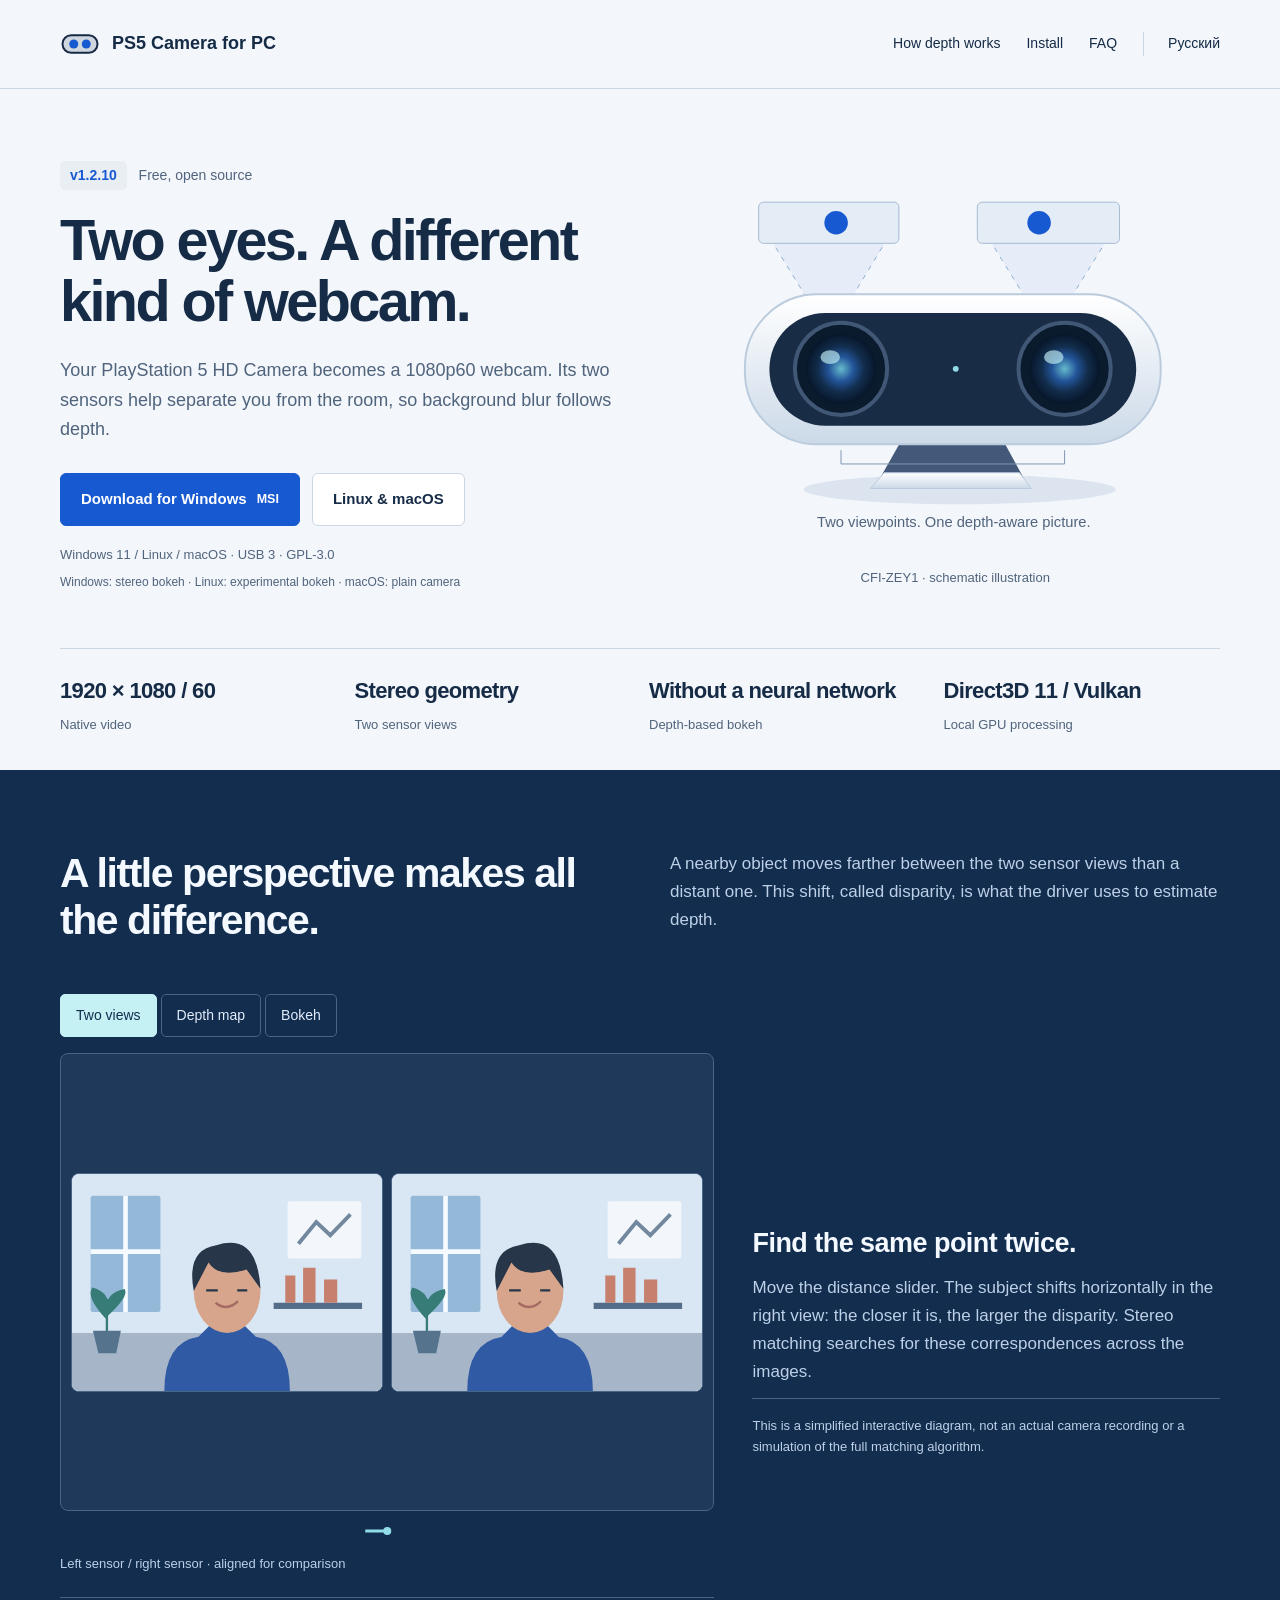
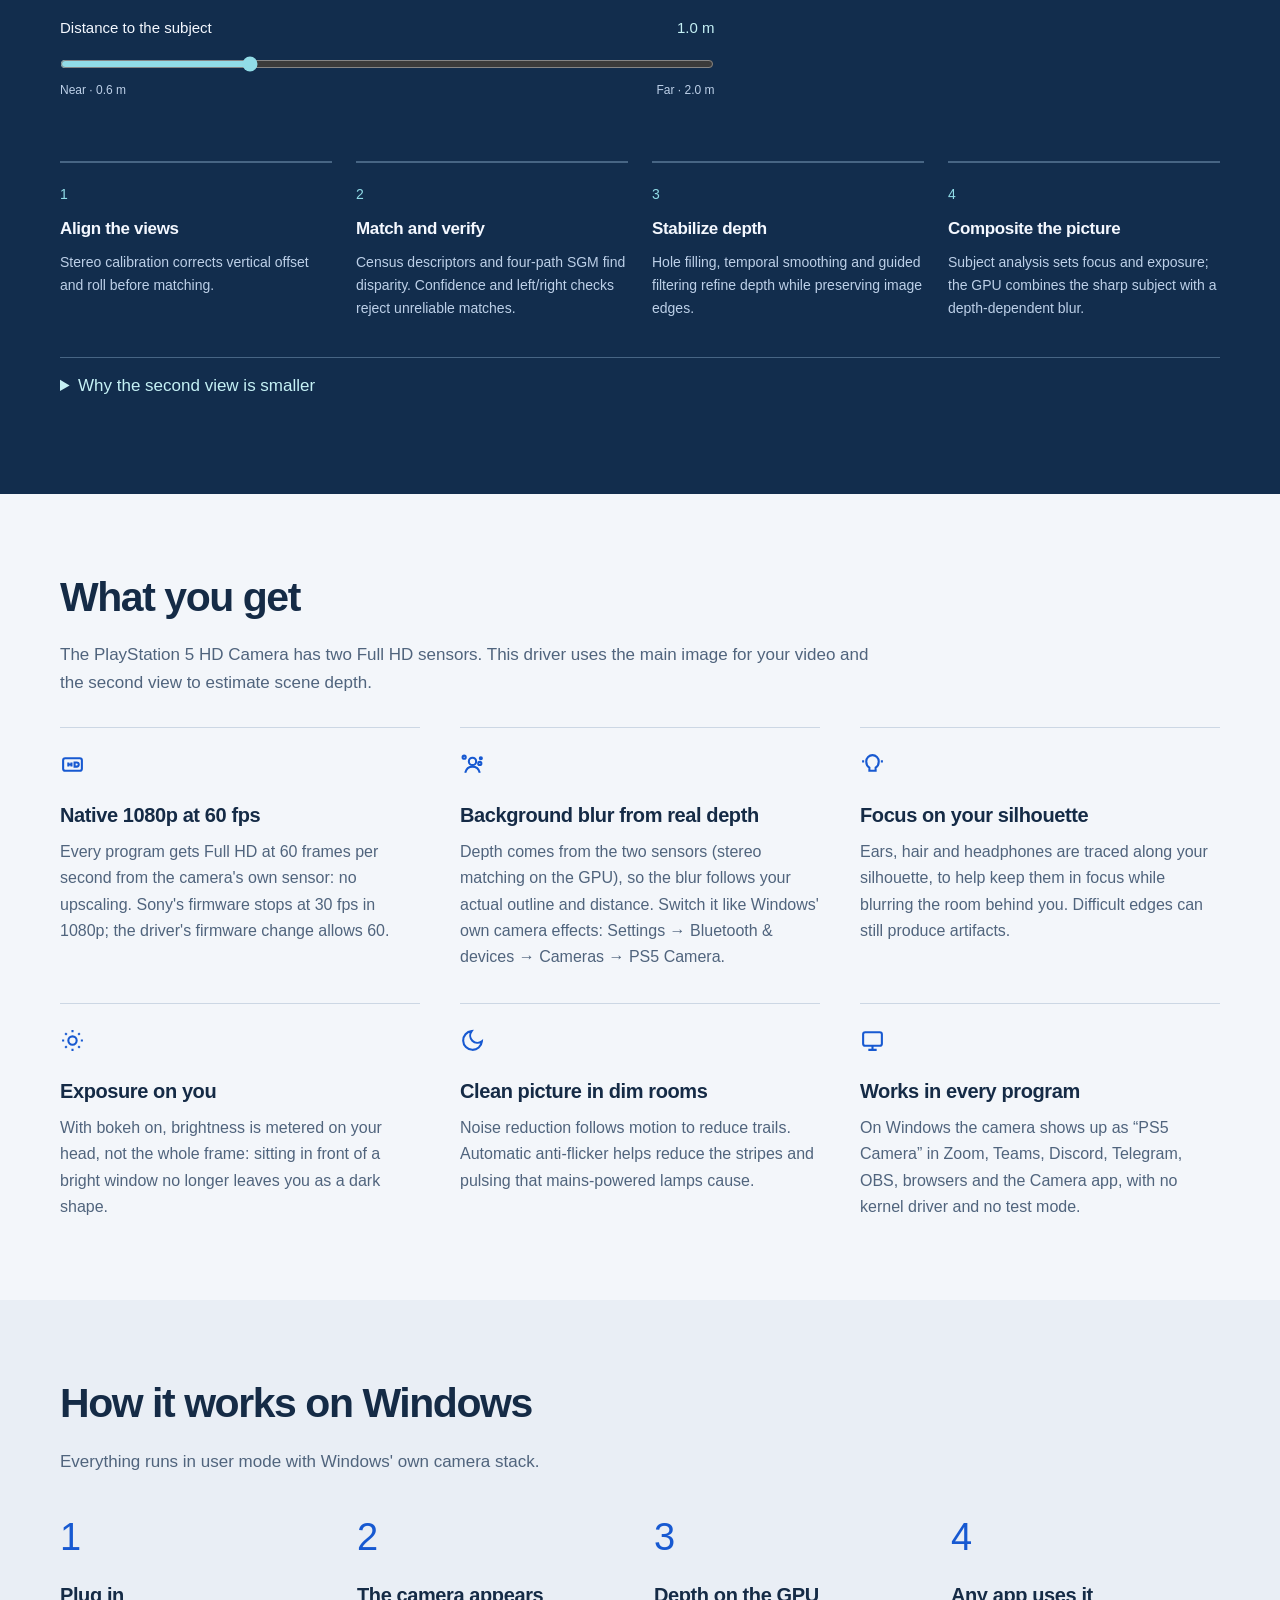
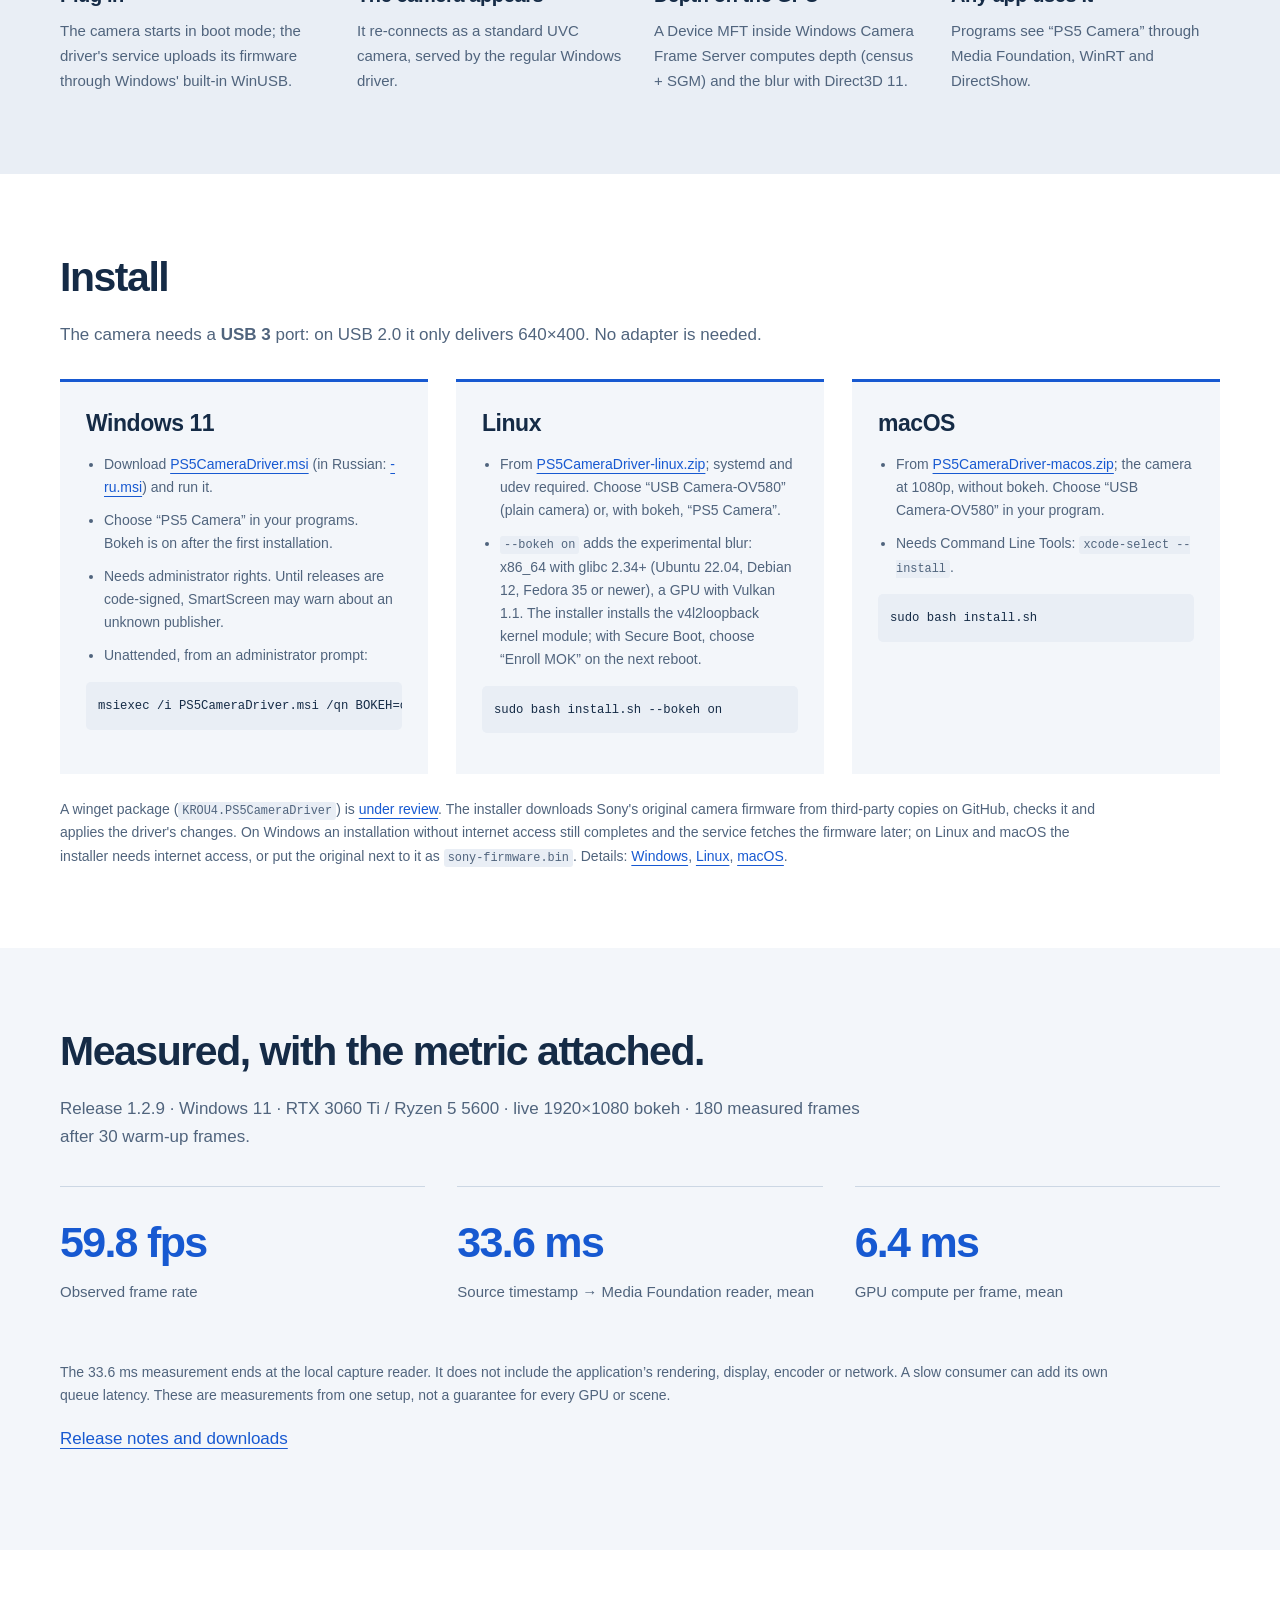
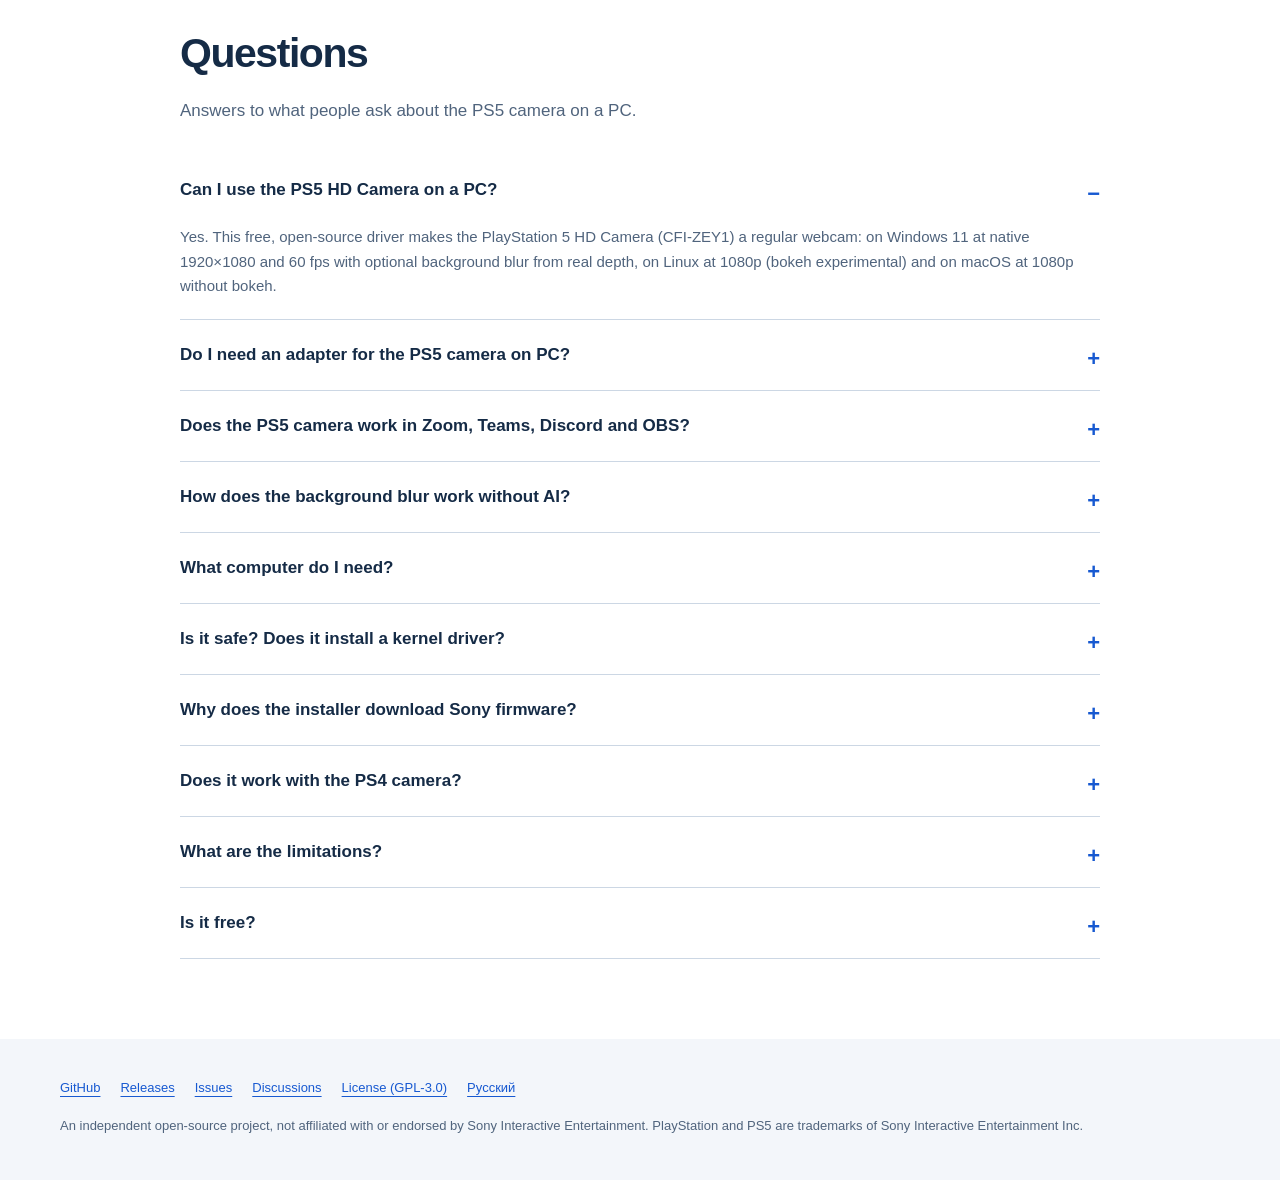
==== commit 3988bba3: "Fix fractional denoise history and prepare 1.2.10" ====
--- a/docs/index.html
+++ b/docs/index.html
@@ -175,7 +175,7 @@
 <div class="wrap hero-grid">
 <div>
 <p class="eyebrow">
-<span class="release-pill">v1.2.9</span> Free, open source</p>
+<span class="release-pill">v1.2.10</span> Free, open source</p>
 <h1>Two eyes. A different kind of webcam.</h1>
 <p class="lead">Your PlayStation 5 HD Camera becomes a 1080p60 webcam. Its two sensors help separate you from the room, so background blur follows depth.</p>
 <div class="cta">
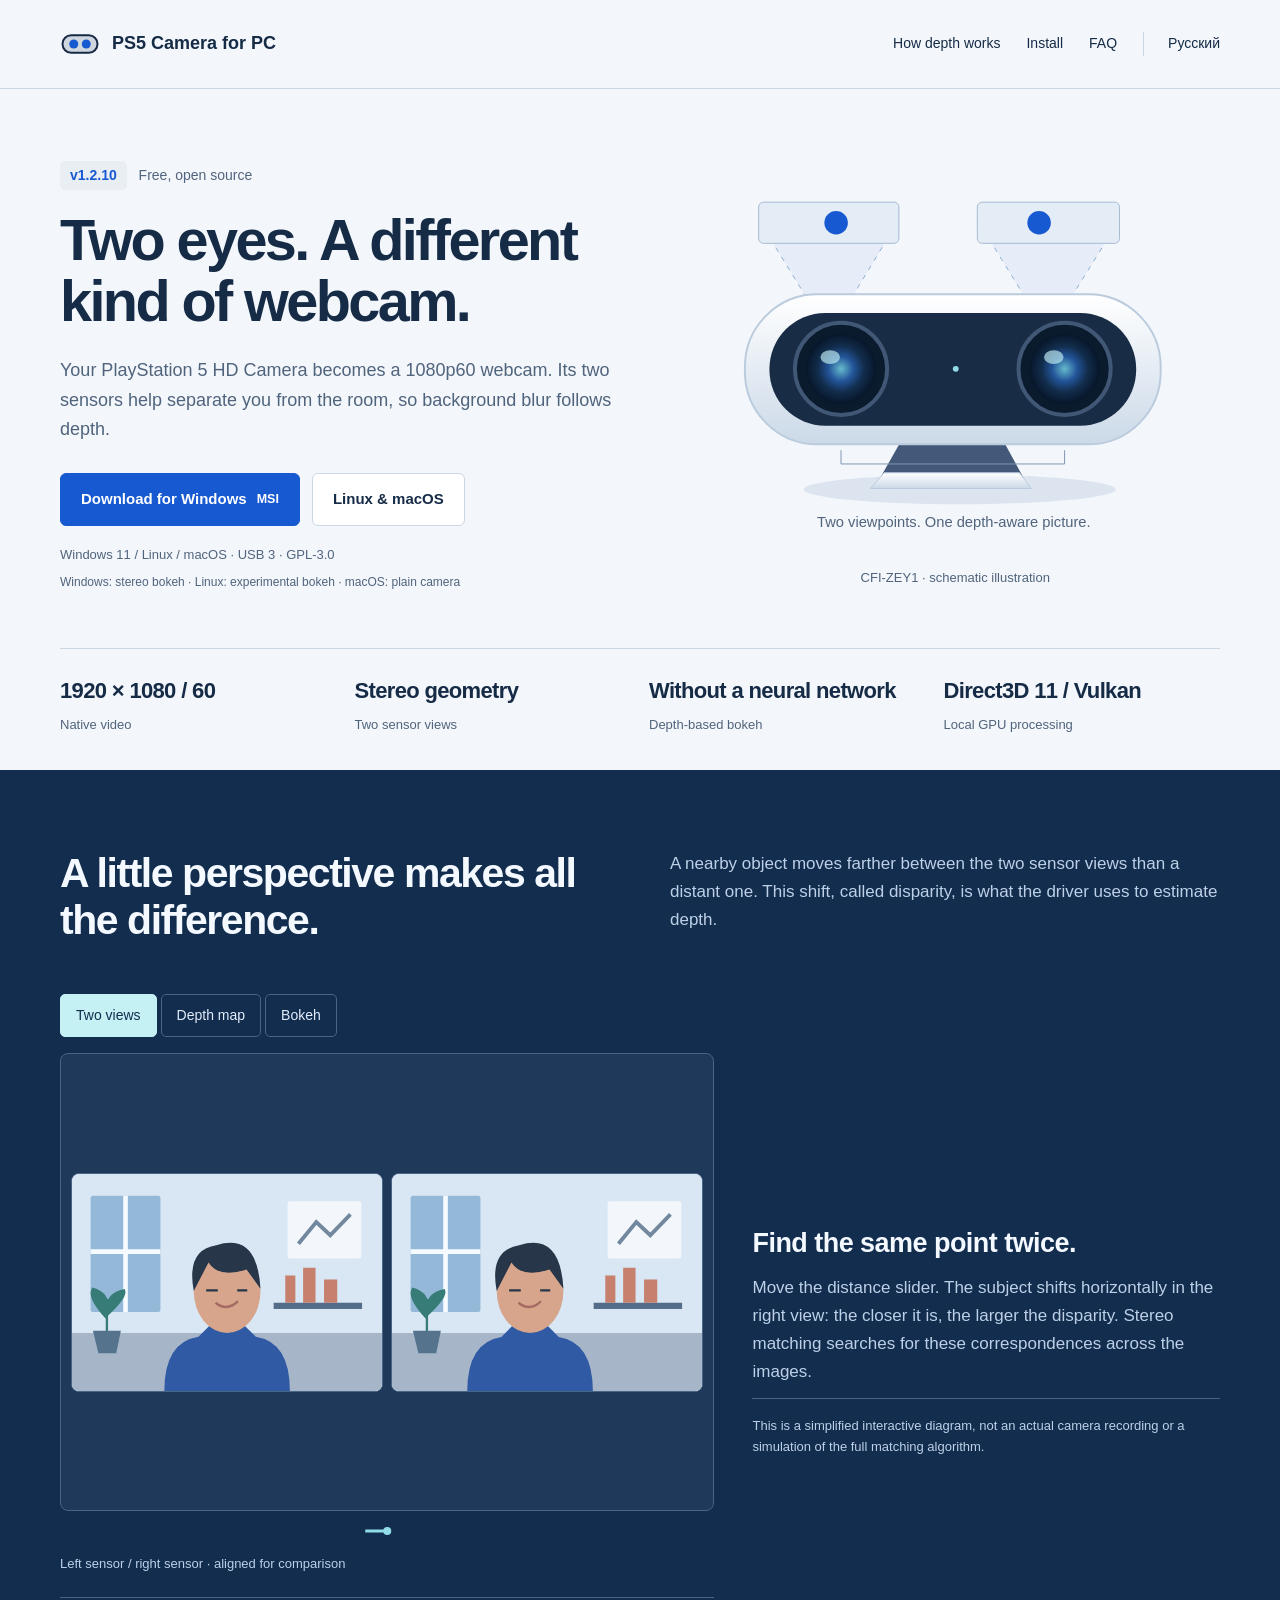
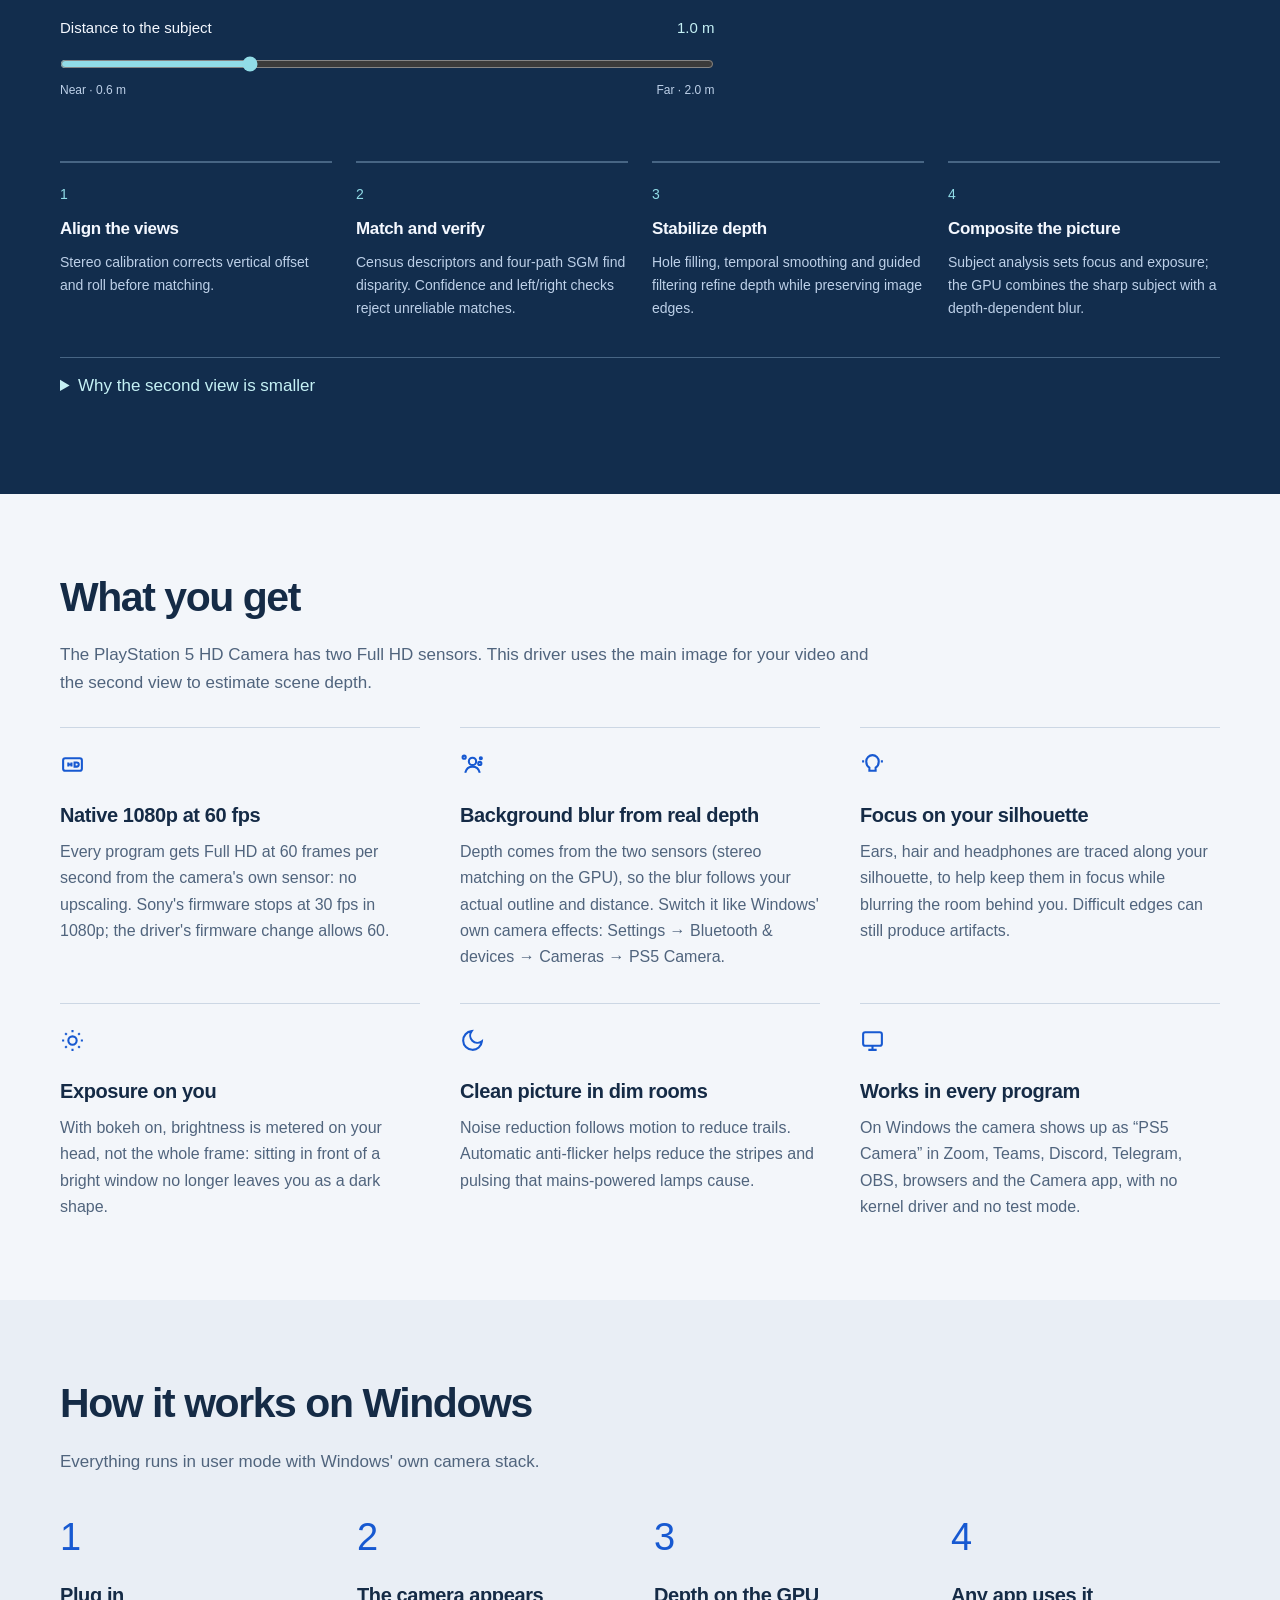
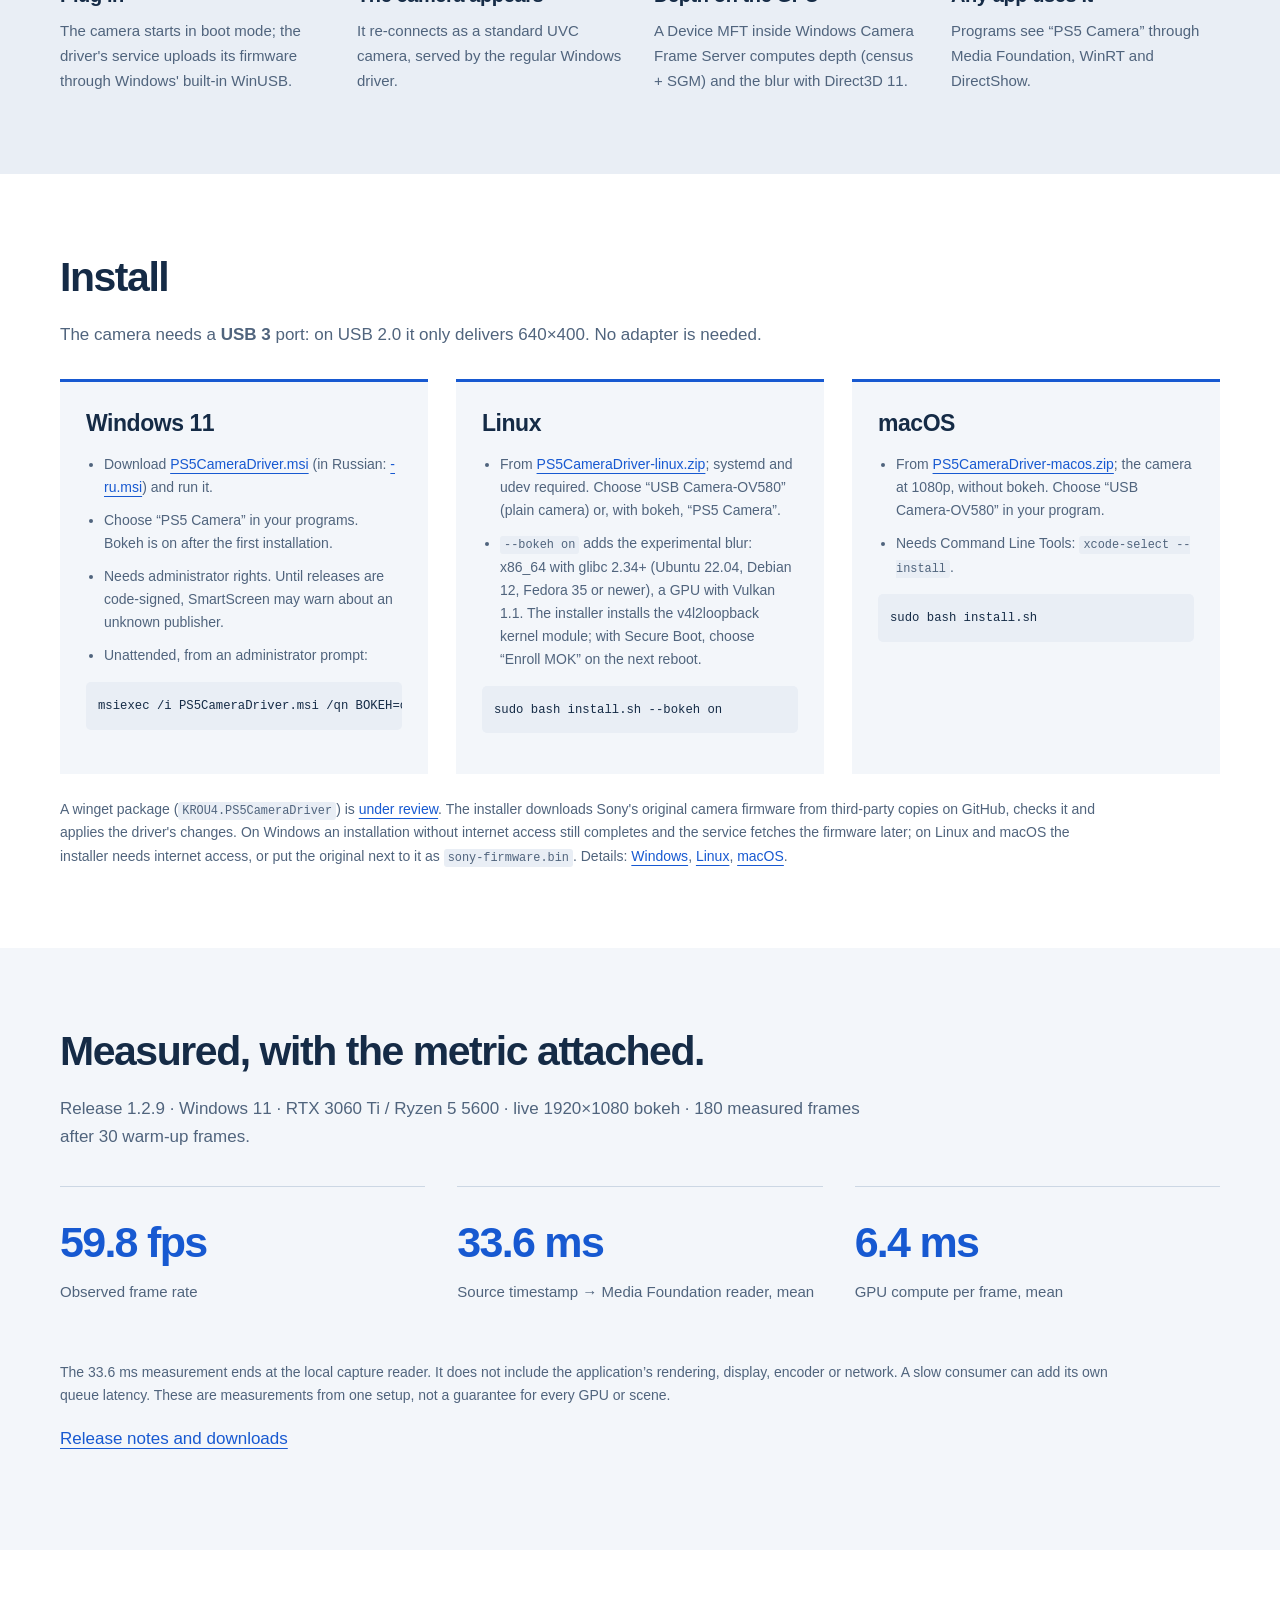
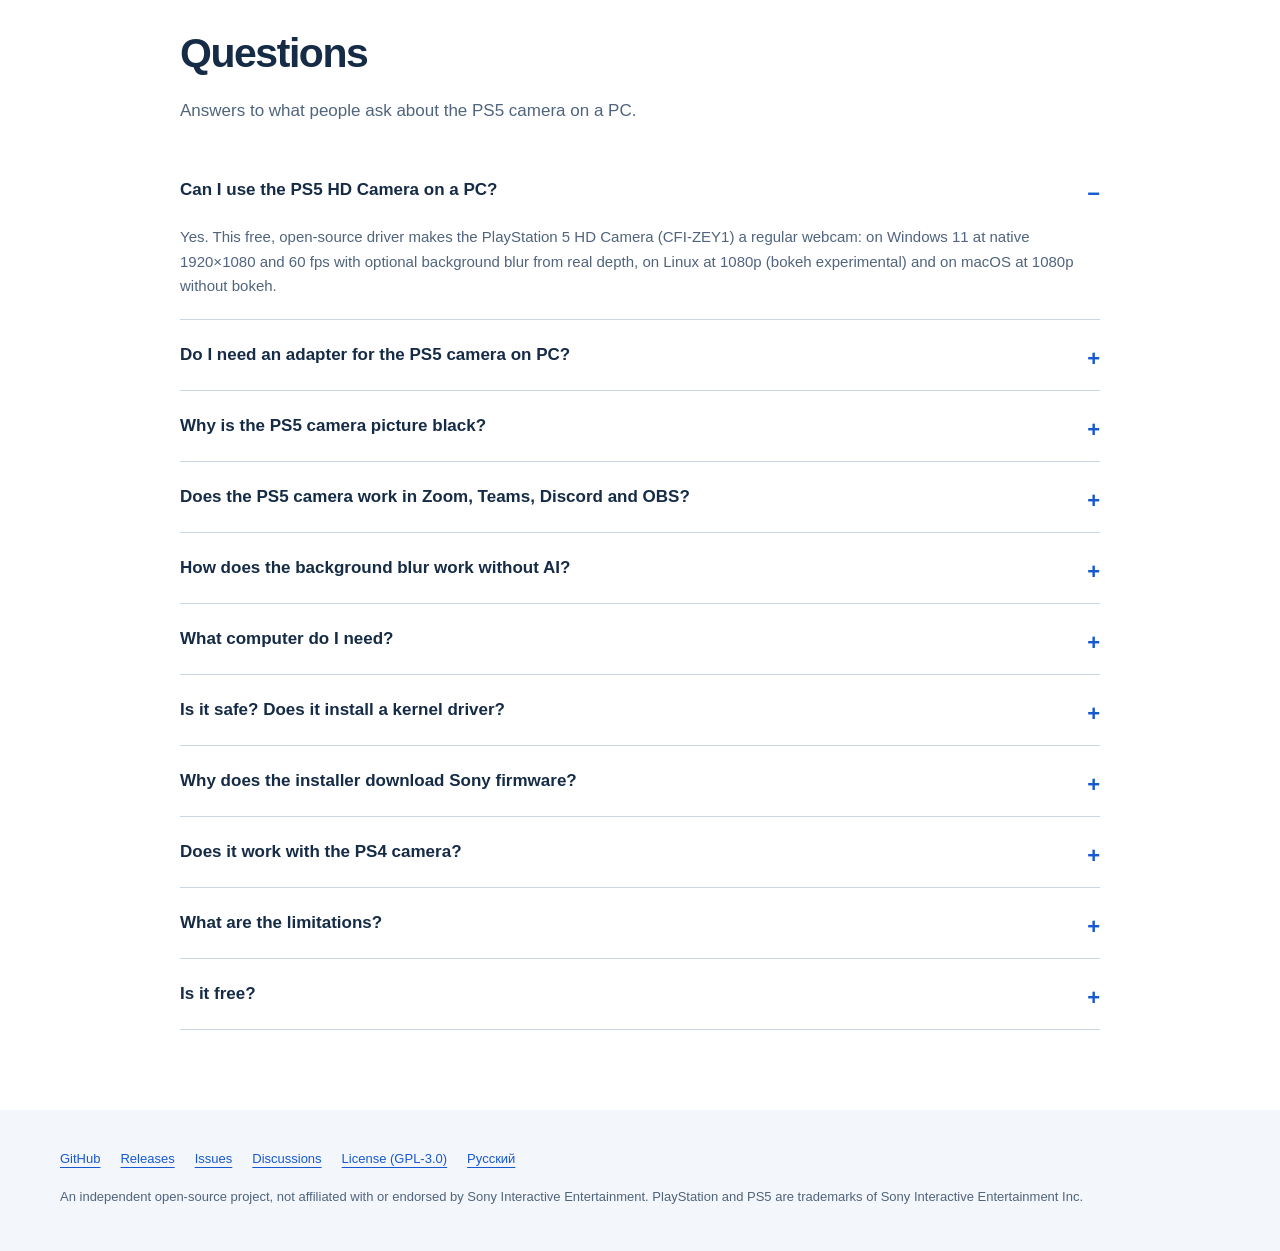
==== commit 924b129f: "Report why a camera stream stays black (#21) The device MFT logs a 4 s stream summary or the reason " ====
--- a/docs/index.html
+++ b/docs/index.html
@@ -66,6 +66,14 @@
     },
     {
       "@type": "Question",
+      "name": "Why is the PS5 camera picture black?",
+      "acceptedAnswer": {
+        "@type": "Answer",
+        "text": "Usually because of the USB connection. The camera's video stream reserves almost the whole bandwidth of a USB 3 link, so behind a hub, a monitor's USB ports or some front-panel ports it may start without delivering a single frame. Plug the camera straight into a USB 3 port of the computer, on a desktop at the back. ps5cam-ctl status shows the camera's USB path, and the driver's log names the cause."
+      }
+    },
+    {
+      "@type": "Question",
       "name": "Does the PS5 camera work in Zoom, Teams, Discord and OBS?",
       "acceptedAnswer": {
         "@type": "Answer",
@@ -592,6 +600,12 @@
 </div>
 </details>
 <details>
+<summary>Why is the PS5 camera picture black?</summary>
+<div>
+<p>Usually because of the USB connection. The camera's video stream reserves almost the whole bandwidth of a USB 3 link, so behind a hub, a monitor's USB ports or some front-panel ports it may start without delivering a single frame. Plug the camera straight into a USB 3 port of the computer, on a desktop at the back. <code>ps5cam-ctl status</code> shows the camera's USB path, and the driver's log names the cause.</p>
+</div>
+</details>
+<details>
 <summary>Does the PS5 camera work in Zoom, Teams, Discord and OBS?</summary>
 <div>
 <p>Yes, in every program that uses webcams: Zoom, Microsoft Teams, Discord, Telegram, OBS Studio, web browsers and the Windows Camera app. On Windows, and on Linux with bokeh, the camera is called “PS5 Camera”; on macOS and on Linux without bokeh, “USB Camera-OV580”.</p>
